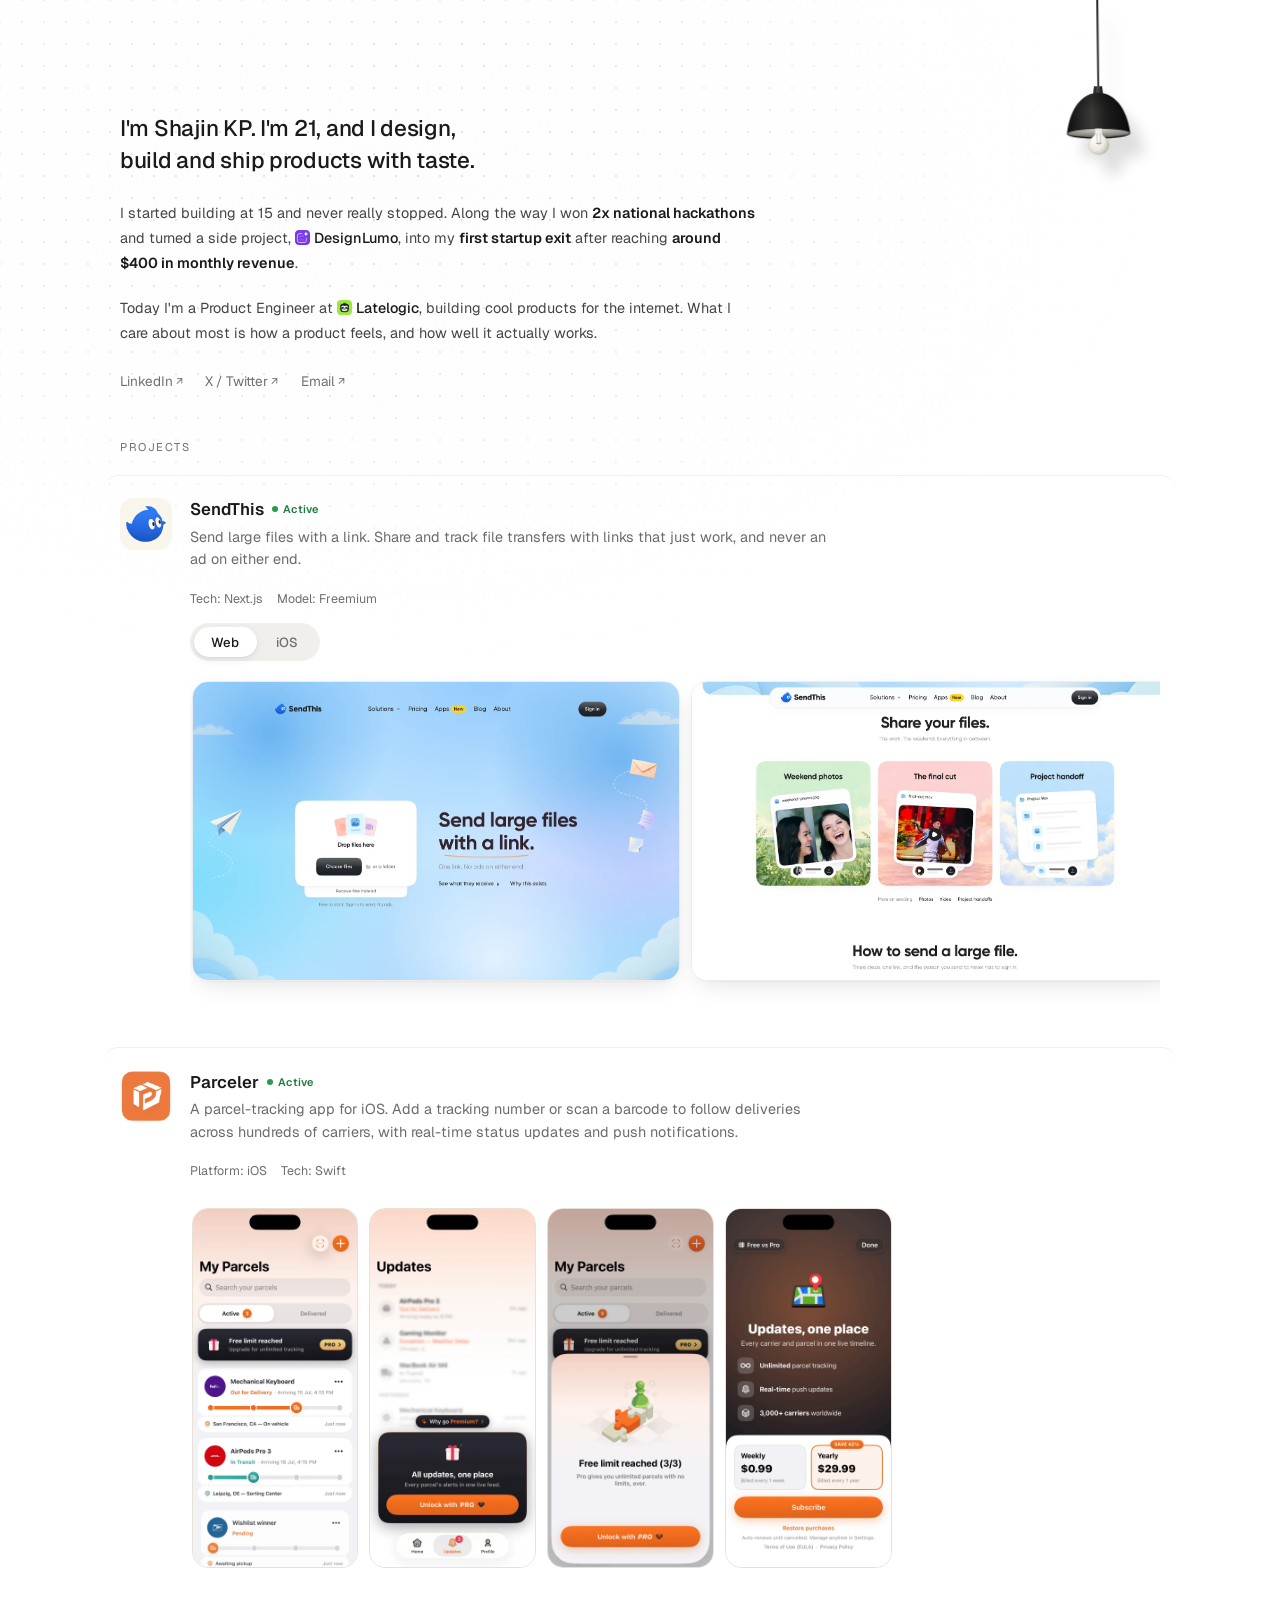
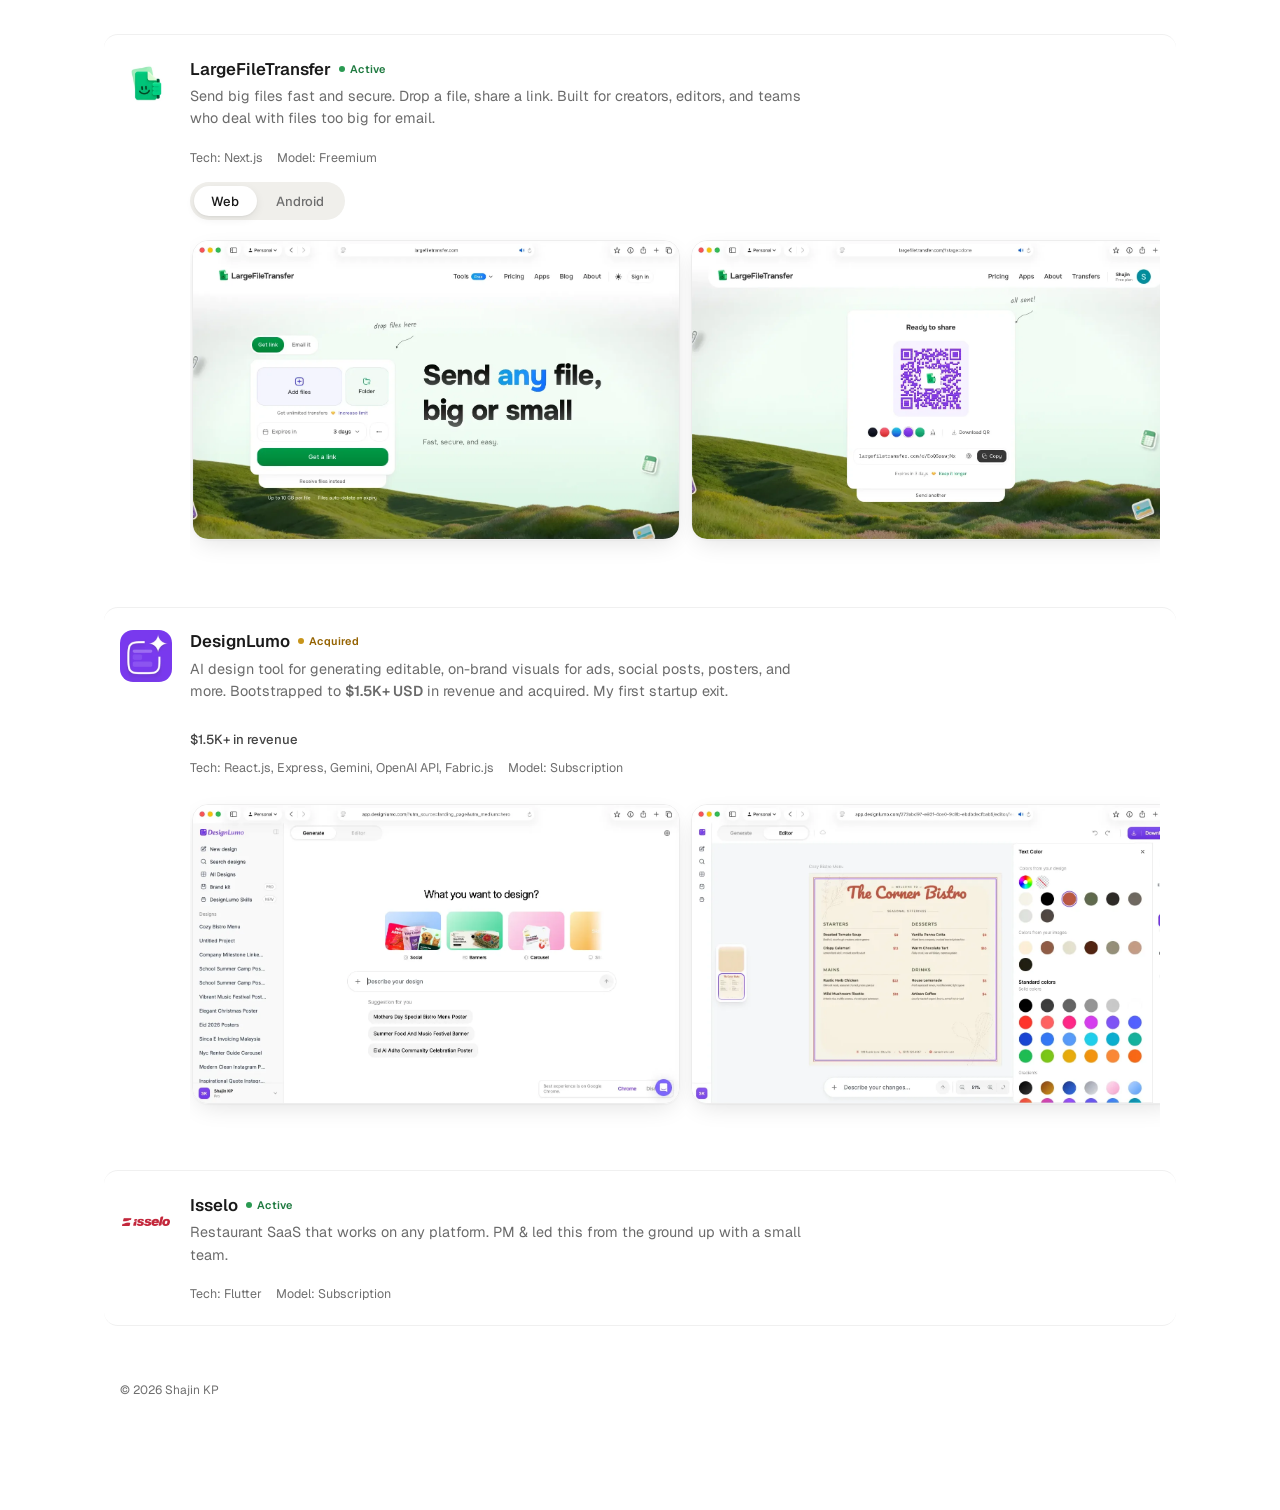
==== index.html @ fffa3cd5 "Add SendThis iOS sign-in and inbox screenshots Put the sign-in and inbox screens first in the iOS ta" ====
<!DOCTYPE html>
<html lang="en">

<head>
    <meta charset="UTF-8" />
    <meta name="viewport" content="width=device-width, initial-scale=1.0" />
    <title>Shajin KP — Product Engineer & Builder</title>

    <!-- SEO -->
    <meta name="description"
        content="Shajin KP — 20-year-old Product Engineer from Kerala building for the internet around AI. 2x national hackathon winner and founder of DesignLumo (acquired)." />
    <meta name="author" content="Shajin KP" />
    <link rel="canonical" href="https://shajinkp.com/" />
    <meta name="theme-color" content="#ffffff" />
    <!-- Apply the saved (or system) theme before first paint so dark mode never flashes. -->
    <script>
        (function () {
            var t;
            try { t = localStorage.getItem('theme'); } catch (e) { }
            if (t !== 'dark' && t !== 'light') {
                t = window.matchMedia && matchMedia('(prefers-color-scheme: dark)').matches ? 'dark' : 'light';
            }
            document.documentElement.setAttribute('data-theme', t);
        })();
    </script>

    <!-- Open Graph -->
    <meta property="og:type" content="website" />
    <meta property="og:site_name" content="Shajin KP" />
    <meta property="og:title" content="Shajin KP — Product Engineer & Builder" />
    <meta property="og:description"
        content="20-year-old Product Engineer from Kerala building for the internet around AI. 2x national hackathon winner and founder of DesignLumo (acquired)." />
    <meta property="og:url" content="https://shajinkp.com/" />
    <meta property="og:image" content="https://shajinkp.com/og-image.png" />
    <meta property="og:image:width" content="1200" />
    <meta property="og:image:height" content="630" />

    <!-- Twitter / X -->
    <meta name="twitter:card" content="summary_large_image" />
    <meta name="twitter:title" content="Shajin KP — Product Engineer & Builder" />
    <meta name="twitter:description"
        content="20-year-old Product Engineer from Kerala building for the internet around AI. 2x national hackathon winner and founder of DesignLumo (acquired)." />
    <meta name="twitter:image" content="https://shajinkp.com/og-image.png" />
    <meta name="twitter:creator" content="@shajin_shas" />

    <!-- Structured data: Person + owned projects (helps rich results / knowledge graph).
         When you add a project below, add a matching entry to the ItemList here. -->
    <script type="application/ld+json">
    {
        "@context": "https://schema.org",
        "@graph": [
            {
                "@type": "Person",
                "@id": "https://shajinkp.com/#person",
                "name": "Shajin KP",
                "url": "https://shajinkp.com/",
                "jobTitle": "Product Engineer",
                "nationality": "Indian",
                "homeLocation": {
                    "@type": "Place",
                    "name": "Kerala, India"
                },
                "worksFor": {
                    "@type": "Organization",
                    "name": "Latelogic",
                    "url": "https://latelogic.com"
                },
                "sameAs": [
                    "https://www.linkedin.com/in/shajin-kp/",
                    "https://twitter.com/shajin_shas"
                ],
                "description": "20-year-old Product Engineer from Kerala building for the internet around AI. 2x national hackathon winner and founder of DesignLumo (acquired)."
            },
            {
                "@type": "ItemList",
                "name": "Projects by Shajin KP",
                "itemListElement": [
                    {
                        "@type": "ListItem",
                        "position": 1,
                        "item": {
                            "@type": "SoftwareApplication",
                            "name": "SendThis",
                            "url": "https://sendthis.com",
                            "applicationCategory": "WebApplication",
                            "operatingSystem": "Web, iOS",
                            "description": "Send large files with a link. Share and track file transfers with links that just work, and never an ad on either end.",
                            "screenshot": [
                                "https://shajinkp.com/project_images/sendthis/sendthis-1.webp",
                                "https://shajinkp.com/project_images/sendthis/sendthis-2.webp",
                                "https://shajinkp.com/project_images/sendthis/sendthis-3.webp",
                                "https://shajinkp.com/project_images/sendthis/sendthis-4.webp",
                                "https://shajinkp.com/project_images/sendthis/sendthis-5.webp",
                                "https://shajinkp.com/project_images/sendthis/sendthis-6.webp",
                                "https://shajinkp.com/project_images/sendthis/sendthis-ios-1.webp",
                                "https://shajinkp.com/project_images/sendthis/sendthis-ios-2.webp",
                                "https://shajinkp.com/project_images/sendthis/sendthis-ios-3.webp",
                                "https://shajinkp.com/project_images/sendthis/sendthis-ios-4.webp",
                                "https://shajinkp.com/project_images/sendthis/sendthis-ios-5.webp",
                                "https://shajinkp.com/project_images/sendthis/sendthis-ios-6.webp"
                            ],
                            "author": { "@id": "https://shajinkp.com/#person" }
                        }
                    },
                    {
                        "@type": "ListItem",
                        "position": 2,
                        "item": {
                            "@type": "SoftwareApplication",
                            "name": "Parceler",
                            "url": "https://parceler.com",
                            "downloadUrl": "https://apps.apple.com/us/app/parceler-parcel-tracking-app/id6772164367",
                            "applicationCategory": "UtilitiesApplication",
                            "operatingSystem": "iOS",
                            "description": "A parcel-tracking app for iOS. Add a tracking number or scan a barcode to follow deliveries across hundreds of carriers, with real-time status updates and push notifications.",
                            "screenshot": [
                                "https://shajinkp.com/project_images/parceler/parceler-home-full.webp",
                                "https://shajinkp.com/project_images/parceler/parceler-home.webp",
                                "https://shajinkp.com/project_images/parceler/parceler-free-limit.webp",
                                "https://shajinkp.com/project_images/parceler/parceler-pro.webp"
                            ],
                            "author": { "@id": "https://shajinkp.com/#person" }
                        }
                    },
                    {
                        "@type": "ListItem",
                        "position": 3,
                        "item": {
                            "@type": "SoftwareApplication",
                            "name": "LargeFileTransfer",
                            "url": "https://largefiletransfer.com",
                            "applicationCategory": "WebApplication",
                            "description": "Send big files fast and secure. Drop a file, share a link. Built for creators, editors, and teams who deal with files too big for email.",
                            "screenshot": [
                                "https://shajinkp.com/project_images/large_file_transfer/lft-1.webp",
                                "https://shajinkp.com/project_images/large_file_transfer/lft-5.webp",
                                "https://shajinkp.com/project_images/large_file_transfer/lft-8.webp",
                                "https://shajinkp.com/project_images/large_file_transfer/lft-9.webp",
                                "https://shajinkp.com/project_images/large_file_transfer/lft-10.webp",
                                "https://shajinkp.com/project_images/large_file_transfer/lft-mobile-1.webp",
                                "https://shajinkp.com/project_images/large_file_transfer/lft-mobile-2.webp",
                                "https://shajinkp.com/project_images/large_file_transfer/lft-mobile-3.webp",
                                "https://shajinkp.com/project_images/large_file_transfer/lft-mobile-4.webp",
                                "https://shajinkp.com/project_images/large_file_transfer/lft-mobile-5.webp"
                            ],
                            "author": { "@id": "https://shajinkp.com/#person" }
                        }
                    },
                    {
                        "@type": "ListItem",
                        "position": 4,
                        "item": {
                            "@type": "SoftwareApplication",
                            "name": "DesignLumo",
                            "url": "https://designlumo.com",
                            "applicationCategory": "DesignApplication",
                            "description": "AI design tool for generating editable, on-brand visuals for ads, social posts, posters, and more. Bootstrapped to $1.5K+ USD in revenue and acquired.",
                            "screenshot": [
                                "https://shajinkp.com/project_images/designlumo/designlumo-1.webp",
                                "https://shajinkp.com/project_images/designlumo/designlumo-5.webp",
                                "https://shajinkp.com/project_images/designlumo/designlumo-13.webp",
                                "https://shajinkp.com/project_images/designlumo/designlumo-12.webp",
                                "https://shajinkp.com/project_images/designlumo/designlumo-2.webp",
                                "https://shajinkp.com/project_images/designlumo/designlumo-3.webp",
                                "https://shajinkp.com/project_images/designlumo/designlumo-4.webp",
                                "https://shajinkp.com/project_images/designlumo/designlumo-6.webp",
                                "https://shajinkp.com/project_images/designlumo/designlumo-7.webp",
                                "https://shajinkp.com/project_images/designlumo/designlumo-10.webp",
                                "https://shajinkp.com/project_images/designlumo/designlumo-11.webp",
                                "https://shajinkp.com/project_images/designlumo/designlumo-14.webp",
                                "https://shajinkp.com/project_images/designlumo/designlumo-15.webp"
                            ],
                            "author": { "@id": "https://shajinkp.com/#person" }
                        }
                    },
                    {
                        "@type": "ListItem",
                        "position": 5,
                        "item": {
                            "@type": "SoftwareApplication",
                            "name": "Isselo",
                            "url": "https://isselo.com",
                            "applicationCategory": "BusinessApplication",
                            "description": "Restaurant SaaS that works on any platform. Built and led from the ground up with a small team.",
                            "author": { "@id": "https://shajinkp.com/#person" }
                        }
                    }
                ]
            }
        ]
    }
    </script>

    <!-- Favicon: a tiny pendant lamp, unlit in light mode and glowing in dark mode.
         PNG first for browsers without SVG favicons; script below swaps both with the theme. -->
    <link rel="icon" type="image/png" sizes="32x32" href="favicon-light-32.png" id="favicon-png" />
    <link rel="icon" type="image/svg+xml" href="favicon-light.svg" id="favicon-svg" />
    <link rel="apple-touch-icon" href="apple-touch-icon.png" />
    <script>
        if (document.documentElement.getAttribute('data-theme') === 'dark') {
            document.getElementById('favicon-png').href = 'favicon-dark-32.png';
            document.getElementById('favicon-svg').href = 'favicon-dark.svg';
        }
    </script>

    <link rel="preconnect" href="https://fonts.googleapis.com" />
    <link rel="preconnect" href="https://fonts.gstatic.com" crossorigin />
    <link
        href="https://fonts.googleapis.com/css2?family=Geist:wght@300;400;500;600&display=swap"
        rel="stylesheet" />
    <style>
        *,
        *::before,
        *::after {
            box-sizing: border-box;
            margin: 0;
            padding: 0;
        }

        :root {
            color-scheme: light;
            --pad-top: clamp(4.5rem, 9vw, 7rem);
            --bg: #ffffff;
            --text: #1a1a1a;
            --text-2: #444;
            --text-3: #6b6b6b;
            --muted: #6f6f6f;
            --line: #f0f0f0;
            --icon-bg: #f4f4f4;
            --link: #2563eb;
            --shot-line: #e7e2d6;
            --shot-bg: #fff;
            --shot-edge: rgba(0, 0, 0, .07);
            --shot-shadow: 0 1px 2px rgba(0, 0, 0, .04), 0 8px 24px -6px rgba(0, 0, 0, .12);
            --track: #f0efeb;
            --pill: #ffffff;
            --pill-shadow: 0 1px 2px rgba(0, 0, 0, .05), 0 3px 10px rgba(0, 0, 0, .07);
            --ok: #2a9a52;
            --ok-text: #1f7a40;
            --sold: #c8951a;
            --sold-text: #946200;
        }

        /* Lamp on: a warm, low-light room. */
        :root[data-theme="dark"] {
            color-scheme: dark;
            --bg: #11100e;
            --text: #eee9e1;
            --text-2: #bdb6aa;
            --text-3: #a39c91;
            --muted: #8c857a;
            --line: #23211d;
            --icon-bg: #1f1d1a;
            --link: #8fb4ff;
            --shot-line: rgba(255, 255, 255, .08);
            --shot-bg: #1a1916;
            --shot-edge: rgba(255, 255, 255, .08);
            --shot-shadow: 0 1px 2px rgba(0, 0, 0, .3), 0 10px 28px -6px rgba(0, 0, 0, .6);
            --track: #1f1d1a;
            --pill: #34312c;
            --pill-shadow: 0 1px 2px rgba(0, 0, 0, .4);
            --ok: #3fbf6e;
            --ok-text: #6fd497;
            --sold: #e0ad3a;
            --sold-text: #e8c06a;
        }

        /* Briefly animate every color during a theme switch. */
        html.theme-anim *,
        html.theme-anim *::before,
        html.theme-anim *::after {
            transition: background-color .4s ease, color .4s ease, border-color .4s ease, box-shadow .4s ease !important;
        }

        :root {
            --accent: #ff6b4a;
            /* violet — gentle wave */
            --wave-1: url("data:image/svg+xml,%3Csvg xmlns='http://www.w3.org/2000/svg' width='13' height='5' viewBox='0 0 13 5'%3E%3Cpath d='M0 3 Q3.25 0.4 6.5 3 T13 3' fill='none' stroke='%237c5cff' stroke-width='1.5' stroke-linecap='round'/%3E%3C/svg%3E");
            /* teal/blue — tighter wave */
            --wave-2: url("data:image/svg+xml,%3Csvg xmlns='http://www.w3.org/2000/svg' width='10' height='6' viewBox='0 0 10 6'%3E%3Cpath d='M0 3 Q2.5 -0.2 5 3 T10 3' fill='none' stroke='%232ba7a0' stroke-width='1.6' stroke-linecap='round'/%3E%3C/svg%3E");
        }

        body {
            font-family: 'Geist', sans-serif;
            background-color: var(--bg);
            color: var(--text);
            min-height: 100vh;
            display: flex;
            align-items: flex-start;
            justify-content: center;
            padding: var(--pad-top) var(--side-pad);
            position: relative;
        }

        .wrap {
            max-width: 1040px;
            width: 100%;
            position: relative;
        }

        /* Keep prose at a readable measure even though the page is wide. */
        .wrap>p {
            max-width: 640px;
        }

        p {
            font-size: .9rem;
            line-height: 1.75;
            color: var(--text);
            margin-bottom: 1.2rem;
            opacity: 0;
            animation: rise .5s ease forwards;
        }

        p:nth-child(2) {
            animation-delay: .15s;
        }

        p:nth-child(3) {
            animation-delay: .2s;
        }

        p:nth-child(4) {
            animation-delay: .25s;
        }

        p:nth-child(5) {
            animation-delay: .3s;
        }

        p:nth-child(6) {
            animation-delay: .35s;
        }

        p:nth-child(7) {
            animation-delay: .4s;
        }

        p:nth-child(8) {
            animation-delay: .45s;
        }

        p strong {
            font-weight: 600;
        }

        p a {
            color: var(--text);
            font-weight: 500;
            text-decoration: underline;
            text-underline-offset: 3px;
            text-decoration-thickness: 1px;
            transition: opacity .15s;
        }

        p a:hover {
            opacity: .55;
        }

        /* One-line intro: the thing to read first. */
        .lede {
            font-size: clamp(1.15rem, 2.4vw, 1.4rem);
            line-height: 1.45;
            font-weight: 500;
            letter-spacing: -.012em;
            text-wrap: balance;
            margin-bottom: 1.5rem;
        }

        /* Supporting prose sits a step quieter than the lede. */
        .wrap>p:not(.lede) {
            color: var(--text-2);
        }

        .wrap>p strong {
            color: var(--text);
        }

        /* Contact row: quiet links instead of a sentence. */
        .links {
            display: flex;
            flex-wrap: wrap;
            gap: .4rem 1.4rem;
            margin-top: 1.6rem;
            font-size: .85rem;
            opacity: 0;
            animation: rise .5s .3s ease forwards;
        }

        .links a {
            color: var(--muted);
            text-decoration: none;
            transition: color .15s;
        }

        .links a::after {
            content: " \2197";
            font-size: .8em;
        }

        .links a:hover {
            color: var(--text);
        }

        .links a.copied {
            color: var(--text);
        }

        .links a.copied::after {
            content: " \2713";
        }

        /* inline brand mention (logo + name). Plain inline (not flex) so the
           name stays on the text baseline instead of riding above it. */
        .brand {
            display: inline;
            font-weight: 500;
            white-space: nowrap;
            text-decoration: none;
            color: var(--text);
            /* wavy underline — commented out for now
            background-image: var(--wave-1);
            background-repeat: repeat-x;
            background-position: 0 100%;
            background-size: 13px 5px;
            padding-bottom: 4px;
            */
            transition: opacity .15s;
        }

        .brand:hover {
            opacity: .55;
        }

        /* per-link wave variants */
        /* .wave-2 {
            background-image: var(--wave-2) !important;
            background-size: 10px 6px !important;
        } */

        .brand img {
            width: 1.05em;
            height: 1.05em;
            border-radius: 4px;
            object-fit: cover;
            display: inline-block;
            vertical-align: -.15em;
            margin-right: .3em;
        }

        footer {
            margin-top: 3.5rem;
            font-size: .75rem;
            color: var(--muted);
            opacity: 0;
            animation: rise .5s .55s ease forwards;
        }

        /* ── hero texture: a soft dot grid with a whisper of grain, fading out
           before the projects so the rest of the page stays clean ── */
        :root {
            --dot: rgba(26, 26, 26, .13);
            --grain-opacity: .05;
            --grain-blend: multiply;
        }

        :root[data-theme="dark"] {
            --dot: rgba(255, 244, 225, .085);
            --grain-opacity: .06;
            --grain-blend: screen;
        }

        .hero-bg {
            position: absolute;
            inset: 0 0 auto 0;
            height: min(900px, 115vh);
            pointer-events: none;
            z-index: 0;
            overflow: hidden;
        }

        .hero-bg::before,
        .hero-bg::after {
            content: "";
            position: absolute;
            inset: 0;
            /* strongest behind the intro, dissolving toward the edges and bottom */
            -webkit-mask-image: radial-gradient(ellipse 75% 65% at 30% 22%, #000 0%, rgba(0, 0, 0, .55) 45%, transparent 78%);
            mask-image: radial-gradient(ellipse 75% 65% at 30% 22%, #000 0%, rgba(0, 0, 0, .55) 45%, transparent 78%);
        }

        .hero-bg::before {
            background-image: radial-gradient(circle at center, var(--dot) 1px, transparent 1.3px);
            background-size: 22px 22px;
            background-position: 11px 11px;
            transition: opacity .4s ease;
        }

        .hero-bg::after {
            background-image: url("data:image/svg+xml,%3Csvg xmlns='http://www.w3.org/2000/svg' width='180' height='180'%3E%3Cfilter id='n'%3E%3CfeTurbulence type='fractalNoise' baseFrequency='.85' numOctaves='2' stitchTiles='stitch'/%3E%3CfeColorMatrix values='0 0 0 0 .5  0 0 0 0 .5  0 0 0 0 .5  0 0 0 1 0'/%3E%3C/filter%3E%3Crect width='100%25' height='100%25' filter='url(%23n)'/%3E%3C/svg%3E");
            background-size: 180px 180px;
            opacity: var(--grain-opacity);
            mix-blend-mode: var(--grain-blend);
        }

        /* ── pendant lamp (theme switch) ── */
        :root {
            --side-pad: clamp(1.5rem, 8vw, 6rem);
            --lamp-w: 78px;
            --lamp-right: 1.5rem;
            --cord: calc(var(--pad-top) - 1.5rem);
            /* bulb centre, measured from the top of the lamp body (viewBox 96 units) */
            --bulb-y: calc(var(--cord) + var(--lamp-w) * .75);
        }

        @media (max-width: 520px) {
            :root {
                --lamp-w: 52px;
                --cord: 1.3rem;
                --lamp-right: 0rem;
            }
        }

        .lamp {
            position: absolute;
            top: calc(-1 * var(--pad-top));
            right: var(--lamp-right);
            z-index: 6;
            width: var(--lamp-w);
            height: calc(var(--cord) + var(--lamp-w) * .9);
            padding: 0;
            border: 0;
            background: none;
            cursor: pointer;
            -webkit-tap-highlight-color: transparent;
        }

        .lamp:focus-visible {
            outline: none;
        }

        .lamp:focus-visible .lamp-body {
            outline: 2px solid var(--link);
            outline-offset: 4px;
            border-radius: 12px;
        }

        .lamp-sway,
        .lamp-swing {
            position: absolute;
            inset: 0;
            transform-origin: 50% 0;
        }

        /* barely-there drift, like air moving in the room; in the dark it also
           leans toward the cursor (--lamp-lean is set from script) */
        .lamp-sway {
            animation: lampIdle 8s ease-in-out infinite;
            rotate: var(--lamp-lean, 0deg);
        }

        /* the shadow the lamp and cord cast on the page while the room is lit */
        .lamp-swing {
            filter: drop-shadow(14px 20px 7px rgba(0, 0, 0, .13));
            transition: filter .4s ease;
        }

        :root[data-theme="dark"] .lamp-swing {
            filter: drop-shadow(0 0 0 rgba(0, 0, 0, 0));
        }

        /* swing angle comes from the physics in script */
        .lamp-swing {
            transform: rotate(var(--lamp-angle, 0deg));
        }

        .lamp-cord {
            position: absolute;
            top: 0;
            left: 50%;
            width: 1.5px;
            height: calc(var(--cord) + 1px);
            transform: translateX(-50%) scaleY(var(--cord-scale, 1));
            transform-origin: 50% 0;
            background: linear-gradient(#262626, #3c3c3c);
        }

        .lamp-body {
            position: absolute;
            top: var(--cord);
            translate: 0 var(--lamp-bob, 0px);
            left: 0;
            width: var(--lamp-w);
            height: auto;
            display: block;
            overflow: visible;
        }

        /* switching off: the filament fades out with a short afterglow */
        .lamp-lit,
        .lamp-glow {
            opacity: 0;
            transition: opacity .32s ease-in;
        }

        /* switching on: a quick, slightly soft warm-up */
        :root[data-theme="dark"] .lamp-lit,
        :root[data-theme="dark"] .lamp-glow {
            opacity: 1;
            transition: opacity .14s cubic-bezier(.2, .8, .3, 1);
        }

        /* small halo around the bulb, behind the shade */
        .lamp-glow {
            position: absolute;
            left: 50%;
            top: var(--bulb-y);
            translate: 0 var(--lamp-bob, 0px);
            width: calc(var(--lamp-w) * 1.9);
            aspect-ratio: 1;
            transform: translate(-50%, -50%);
            border-radius: 50%;
            background: radial-gradient(circle, rgba(255, 226, 160, .55) 0%, rgba(255, 205, 120, .2) 30%, rgba(255, 190, 100, .06) 52%, rgba(255, 185, 95, 0) 70%);
            pointer-events: none;
        }

        :root[data-theme="dark"] .lamp-cord {
            background: linear-gradient(#34302b, #4e4942);
        }

        /* the room: a full-width layer, clipped so the light never widens the page */
        .lamp-room {
            position: absolute;
            inset: 0 0 auto 0;
            height: 1500px;
            overflow: hidden;
            pointer-events: none;
            z-index: 6;
            mix-blend-mode: screen;
        }

        /* zero-size pivots sitting on the bulb; they rotate about the top of
           the cord so the light moves with the lamp */
        .beam-sway,
        .beam-swing {
            position: absolute;
            width: 0;
            height: 0;
            transform-origin: 0 calc(-1 * var(--bulb-y));
        }

        .beam-sway {
            /* x of the lamp's centre: wrap centre + half the wrap - right offset - half the lamp */
            left: calc(50% + min(1040px, 100% - 2 * var(--side-pad)) / 2 - var(--lamp-right) - var(--lamp-w) / 2);
            top: var(--bulb-y);
            animation: lampIdle 8s ease-in-out infinite;
            rotate: var(--lamp-lean, 0deg);
        }

        .beam-swing {
            left: 0;
            top: 0;
        }

        .beam-swing {
            transform: rotate(var(--lamp-angle, 0deg));
            translate: 0 var(--lamp-bob, 0px);
        }

        /* Light falling off with distance, brightest just under the bulb.
           The shade blocks most light upward, so the top half is masked down. */
        .lamp-pool {
            position: absolute;
            left: 0;
            top: 0;
            width: 2000px;
            height: 1700px;
            translate: -50% -30%;
            background: radial-gradient(ellipse 760px 700px at 50% 30%,
                    rgba(255, 208, 135, .24) 0%,
                    rgba(255, 200, 125, .15) 5%,
                    rgba(255, 194, 115, .09) 13%,
                    rgba(255, 188, 105, .05) 25%,
                    rgba(255, 184, 100, .026) 40%,
                    rgba(255, 182, 96, .012) 58%,
                    rgba(255, 180, 92, .004) 78%,
                    rgba(255, 180, 90, 0) 100%);
            -webkit-mask-image: linear-gradient(to bottom, rgba(0, 0, 0, .22) 0%, rgba(0, 0, 0, .3) 22%, #000 36%);
            mask-image: linear-gradient(to bottom, rgba(0, 0, 0, .22) 0%, rgba(0, 0, 0, .3) 22%, #000 36%);
            opacity: 0;
            transition: opacity .35s ease-in;
        }

        :root[data-theme="dark"] .lamp-pool {
            opacity: 1;
            transition: opacity .22s cubic-bezier(.2, .8, .3, 1);
        }

        /* keep the lamp's own fades during the page-wide colour transition */
        html.theme-anim .lamp-lit,
        html.theme-anim .lamp-glow,
        html.theme-anim .lamp-pool,
        html.theme-anim .lamp-swing {
            transition: opacity .32s ease-in, filter .4s ease !important;
        }

        html.theme-anim[data-theme="dark"] .lamp-lit,
        html.theme-anim[data-theme="dark"] .lamp-glow,
        html.theme-anim[data-theme="dark"] .lamp-pool,
        html.theme-anim[data-theme="dark"] .lamp-swing {
            transition: opacity .16s cubic-bezier(.2, .8, .3, 1), filter .3s ease !important;
        }

        /* cursor-following hint: a tiny pill, only for fine pointers that can hover */
        .follow-tip {
            position: fixed;
            left: 0;
            top: 0;
            z-index: 30;
            display: none;
            padding: .34rem .62rem .38rem;
            text-align: center;
            border-radius: 999px;
            background: #1a1a1a;
            color: #fff;
            font-size: .72rem;
            font-weight: 500;
            letter-spacing: .01em;
            line-height: 1;
            white-space: nowrap;
            pointer-events: none;
            opacity: 0;
            scale: .6;
            rotate: -6deg;
            transform-origin: 0 0;
            overflow: hidden;
            box-sizing: border-box;
            transition: opacity .14s ease, scale .32s cubic-bezier(.3, 1.6, .5, 1), rotate .32s cubic-bezier(.3, 1.6, .5, 1),
                width .38s cubic-bezier(.3, 1.25, .5, 1), background-color .3s ease, color .3s ease;
            will-change: transform;
        }

        /* keep the pill's own motion during the page-wide theme transition */
        html.theme-anim .follow-tip {
            transition: opacity .14s ease, scale .32s cubic-bezier(.3, 1.6, .5, 1), rotate .32s cubic-bezier(.3, 1.6, .5, 1),
                width .38s cubic-bezier(.3, 1.25, .5, 1), background-color .3s ease, color .3s ease !important;
        }

        .follow-tip-text {
            display: inline-block;
        }

        /* icon-only pill: compact and round */
        .follow-tip.icon-only {
            padding: .36rem .5rem;
        }

        .tip-icon {
            display: block;
            width: 22px;
            height: 12px;
            fill: none;
            stroke: currentColor;
            stroke-width: 1.7;
            stroke-linecap: round;
            stroke-linejoin: round;
        }

        /* the chevrons breathe outward, hinting at sideways motion */
        .tip-drag path:first-child {
            animation: tipNudgeL 1.4s ease-in-out infinite;
        }

        .tip-drag path:last-child {
            animation: tipNudgeR 1.4s ease-in-out infinite;
        }

        @keyframes tipNudgeL {

            0%,
            100% {
                transform: translateX(0);
            }

            50% {
                transform: translateX(-1.6px);
            }
        }

        @keyframes tipNudgeR {

            0%,
            100% {
                transform: translateX(0);
            }

            50% {
                transform: translateX(1.6px);
            }
        }

        /* keyboard hint inside the pill */
        .follow-tip kbd {
            display: inline-block;
            min-width: 1.35em;
            margin-left: .45rem;
            padding: .16rem .3rem .14rem;
            border: 1px solid rgba(255, 255, 255, .22);
            border-radius: 5px;
            background: rgba(255, 255, 255, .1);
            box-shadow: inset 0 -1px 0 rgba(255, 255, 255, .14);
            font: inherit;
            font-size: .62rem;
            font-weight: 600;
            line-height: 1;
            text-align: center;
            vertical-align: 1px;
        }

        :root[data-theme="dark"] .follow-tip kbd {
            border-color: rgba(0, 0, 0, .16);
            background: rgba(0, 0, 0, .05);
            box-shadow: inset 0 -1px 0 rgba(0, 0, 0, .12);
        }

        /* new text settles in while the pill reshapes around it */
        .follow-tip-text.swap {
            animation: tipSwap .32s cubic-bezier(.2, .8, .3, 1);
        }

        @keyframes tipSwap {
            from {
                opacity: 0;
                filter: blur(4px);
                transform: translateY(3px);
            }

            to {
                opacity: 1;
                filter: blur(0);
                transform: translateY(0);
            }
        }

        @media (hover: hover) and (pointer: fine) {
            .follow-tip {
                display: block;
            }
        }

        .follow-tip.show {
            opacity: 1;
            scale: 1;
            rotate: 0deg;
        }

        :root[data-theme="dark"] .follow-tip {
            background: #fbf3e2;
            color: #1a1a1a;
        }

        @keyframes lampIdle {

            0%,
            100% {
                transform: rotate(-.5deg);
            }

            50% {
                transform: rotate(.5deg);
            }
        }

        /* ── projects ── */
        .projects {
            margin-top: 3rem;
            opacity: 0;
            animation: rise .5s .5s ease forwards;
            position: relative;
        }

        .projects-label {
            font-size: .7rem;
            letter-spacing: .14em;
            text-transform: uppercase;
            color: var(--muted);
            margin-bottom: 1.1rem;
        }

        .project-item {
            position: relative;
            display: flex;
            align-items: flex-start;
            gap: 1.1rem;
            padding: 1.4rem 1rem;
            margin: 0 -1rem;
            border-radius: 14px;
            border-top: 1px solid var(--line);
            margin-bottom: .5rem;
            transition: background 0s ease;
        }



        .project-item:last-of-type {
            border-bottom: 1px solid var(--line);
        }

        .project-icon {
            width: 52px;
            height: 52px;
            border-radius: 13px;
            background: var(--icon-bg);
            display: flex;
            align-items: center;
            justify-content: center;
            flex-shrink: 0;
            font-size: 1.6rem;
            line-height: 1;
            overflow: hidden;
            text-decoration: none;
            transition: transform .15s ease, box-shadow .15s ease;
        }

        a.project-icon {
            cursor: pointer;
        }

        a.project-icon:hover {
            transform: translateY(-2px);
            box-shadow: 0 6px 16px rgba(0, 0, 0, .12);
        }

        /* glossy app icon: script tilts it toward the cursor and moves a glare
           (under the cursor, or from the lamp's side in the dark) */
        .project-icon {
            position: relative;
        }

        .project-icon::after {
            content: "";
            position: absolute;
            inset: 0;
            border-radius: inherit;
            pointer-events: none;
            /* glare toward the light, soft falloff into shade on the far side */
            background:
                radial-gradient(circle at var(--gx, 50%) var(--gy, 0%), rgba(255, 255, 255, var(--ga, 0)) 0%, rgba(255, 255, 255, calc(var(--ga, 0) * .35)) 28%, rgba(255, 255, 255, 0) 62%),
                linear-gradient(var(--gdir, 180deg), rgba(0, 0, 0, 0) 35%, rgba(0, 0, 0, var(--gs, 0)) 100%);
            transition: opacity .3s ease;
            opacity: 0;
        }

        .project-icon.tilting {
            transition: transform .12s ease-out, box-shadow .12s ease-out;
        }

        .project-icon.tilting::after {
            opacity: 1;
        }

        .project-icon.settle {
            transition: transform .6s cubic-bezier(.3, 1.5, .5, 1), box-shadow .6s ease;
        }

        .project-icon img {
            width: 100%;
            height: 100%;
            object-fit: cover;
            display: block;
        }

        .project-info {
            flex: 1;
            min-width: 0;
        }

        .project-name-row {
            display: flex;
            align-items: center;
            flex-wrap: wrap;
            gap: .5rem;
        }

        .project-name {
            font-size: 1.05rem;
            font-weight: 600;
            color: var(--text);
            text-decoration: none;
            text-underline-offset: 3px;
            text-decoration-thickness: 1px;
            display: inline;
        }

        a.project-name {
            transition: color .15s ease;
        }

        /* Hovering anywhere on the card cues the link (no background flash). */
        .project-item:hover .project-name {
            color: var(--link);
            text-decoration: underline;
        }

        .project-sub {
            font-size: .9rem;
            color: var(--text-3);
            margin-top: .35rem;
            line-height: 1.55;
            max-width: 640px;
        }

        .revenue-tag {
            display: inline-block;
            margin-top: .6rem;
            font-size: .82rem;
            font-weight: 500;
            color: var(--text-2);
        }

        .project-meta {
            display: flex;
            flex-wrap: wrap;
            gap: .3rem .9rem;
            margin-top: .6rem;
        }

        .project-shots {
            display: flex;
            align-items: center;
            gap: .7rem;
            margin-top: .5rem;
            overflow-x: auto;
            padding: 20px 2px 36px;
            -webkit-overflow-scrolling: touch;
            scrollbar-width: none;
        }

        .project-shots::-webkit-scrollbar {
            display: none;
        }

        .project-shots img {
            height: 360px;
            width: auto;
            flex-shrink: 0;
            border-radius: 16px;
            border: 1px solid var(--shot-line);
            background: var(--shot-bg);
            display: block;
            position: relative;
            z-index: 1;
        }

        .project-shots img:last-child {
            margin-right: auto;
        }

        /* On small screens, let the screenshots start under the logo (the
           card's left edge) instead of under the text, so they get more
           room. Offset = icon width (52px) + the card's flex gap (1.1rem). */
        @media (max-width: 640px) {
            .project-shots {
                margin-left: calc(-52px - 1.1rem);
            }

            .project-gallery .project-shots {
                margin-left: calc(-52px - 1.1rem);
            }
        }

        .project-shots img {
            cursor: zoom-in;
        }

        /* with a mouse, the strips can be dragged sideways */
        @media (hover: hover) and (pointer: fine) {

            .project-shots,
            .project-shots img {
                cursor: grab;
            }

            .project-shots img {
                -webkit-user-drag: none;
                user-select: none;
            }

            .project-shots.grabbing,
            .project-shots.grabbing img {
                cursor: grabbing;
            }
        }

        /* Desktop/landscape screenshots are wide, so show them shorter.
           They fill their frame, so drop the white backing plate, but keep
           a muted outline and soft shadow so light pages don't bleed into
           the background. */
        .project-shots.landscape img {
            height: 300px;
            background: transparent;
            border: 1px solid var(--shot-edge);
            box-shadow: var(--shot-shadow);
        }

        /* Segmented control: a soft track with a white pill that slides
           between platforms. Clean and premium, iOS-style. */
        .gallery-tabs {
            position: relative;
            display: inline-flex;
            gap: .15rem;
            padding: .25rem;
            margin-top: 1rem;
            background: var(--track);
            border-radius: 999px;
        }

        /* The sliding pill; JS positions it over the active tab. */
        .gallery-tab-indicator {
            position: absolute;
            top: 0;
            left: 0;
            width: 0;
            height: 0;
            border-radius: 999px;
            background: var(--pill);
            box-shadow: var(--pill-shadow);
            transition: transform .32s cubic-bezier(.34, 1.15, .4, 1), width .32s cubic-bezier(.34, 1.15, .4, 1);
            pointer-events: none;
            z-index: 0;
        }

        .gallery-tab {
            position: relative;
            z-index: 1;
            font: inherit;
            font-size: .82rem;
            font-weight: 500;
            letter-spacing: -0.01em;
            padding: .4rem 1.1rem;
            border-radius: 999px;
            border: none;
            background: transparent;
            color: var(--muted);
            cursor: pointer;
            transition: color .2s ease;
        }

        .gallery-tab:hover {
            color: var(--text);
        }

        .gallery-tab.active {
            color: var(--text);
        }

        @media (prefers-reduced-motion: reduce) {
            .gallery-tab-indicator {
                transition: none;
            }
        }

        /* When JS is on, only the active panel shows; overrides display:flex. */
        .project-shots[hidden] {
            display: none;
        }

        /* Tabbed panels sit right under the tabs. */
        .project-gallery .project-shots {
            margin-top: 0;
        }

        /* A gentle crossfade when switching panels — smooth but not flashy. */
        .project-gallery .project-shots:not([hidden]) {
            animation: galleryFade .25s ease;
        }

        @keyframes galleryFade {
            from {
                opacity: 0;
            }

            to {
                opacity: 1;
            }
        }

        @media (prefers-reduced-motion: reduce) {
            .project-gallery .project-shots:not([hidden]) {
                animation: none;
            }
        }



        /* Image viewer (lightbox) — progressive enhancement, JS-driven. */
        /* The viewer: the backdrop fades on its own layer while the image travels
           from its spot in the gallery to the centre (sizes/offsets set in script). */
        .lightbox {
            position: fixed;
            inset: 0;
            z-index: 1000;
            display: flex;
            align-items: center;
            justify-content: center;
            padding: 4vmin;
            visibility: hidden;
            pointer-events: none;
            cursor: zoom-out;
        }

        .lightbox.open,
        .lightbox.closing {
            visibility: visible;
        }

        .lightbox.open {
            pointer-events: auto;
        }

        .lightbox::before {
            content: "";
            position: absolute;
            inset: 0;
            background: rgba(30, 27, 22, .72);
            backdrop-filter: blur(4px);
            -webkit-backdrop-filter: blur(4px);
            opacity: 0;
            transition: opacity .32s ease;
        }

        .lightbox.open::before {
            opacity: var(--backdrop, 1);
        }

        .lightbox img {
            position: relative;
            display: block;
            max-width: none;
            border-radius: 18px;
            box-shadow: 0 24px 60px rgba(0, 0, 0, .4);
            transform-origin: 50% 50%;
            will-change: transform;
            touch-action: none;
            user-select: none;
            -webkit-user-drag: none;
        }

        .lightbox img.flying {
            transition: transform .46s cubic-bezier(.2, .85, .25, 1), border-radius .46s ease, opacity .3s ease;
        }

        .lightbox-close,
        .lightbox-nav {
            opacity: 0;
            transition: opacity .25s ease, background .15s ease;
        }

        .lightbox.open .lightbox-close,
        .lightbox.open .lightbox-nav {
            opacity: 1;
        }

        .lightbox-close {
            z-index: 1;
            position: absolute;
            top: max(1rem, 3vmin);
            right: max(1rem, 3vmin);
            width: 40px;
            height: 40px;
            border: none;
            border-radius: 50%;
            background: rgba(255, 255, 255, .14);
            color: #fff;
            font-size: 1.4rem;
            line-height: 1;
            cursor: pointer;
            display: flex;
            align-items: center;
            justify-content: center;
        }

        .lightbox-close:hover {
            background: rgba(255, 255, 255, .28);
        }

        .lightbox-nav {
            z-index: 1;
            position: absolute;
            top: 50%;
            transform: translateY(-50%);
            width: 48px;
            height: 48px;
            border: none;
            border-radius: 50%;
            background: rgba(255, 255, 255, .14);
            color: #fff;
            font-size: 1.6rem;
            line-height: 1;
            cursor: pointer;
            display: flex;
            align-items: center;
            justify-content: center;
        }

        .lightbox-nav:hover {
            background: rgba(255, 255, 255, .28);
        }

        .lightbox-nav.prev {
            left: max(1rem, 3vmin);
        }

        .lightbox-nav.next {
            right: max(1rem, 3vmin);
        }

        /* Hidden when the gallery has a single image. */
        .lightbox-nav[hidden] {
            display: none;
        }

        .project-stack {
            font-size: .78rem;
            color: var(--muted);
            margin: 0;
            line-height: 1.4;
        }

        .status {
            display: inline-flex;
            align-items: center;
            gap: .35rem;
            flex-shrink: 0;
        }

        .status-dot {
            width: 6px;
            height: 6px;
            border-radius: 50%;
            flex-shrink: 0;
        }

        .status-text {
            font-size: .68rem;
            font-weight: 600;
            letter-spacing: .02em;
        }

        .status.active .status-dot {
            background: var(--ok);
        }

        .status.active .status-text {
            color: var(--ok-text);
        }

        .status.acquired .status-dot {
            background: var(--sold);
        }

        .status.acquired .status-text {
            color: var(--sold-text);
        }

        @keyframes rise {
            from {
                opacity: 0;
                transform: translateY(8px);
                filter: blur(8px);
            }

            to {
                opacity: 1;
                transform: translateY(0);
                filter: blur(0);
            }
        }

        @media (prefers-reduced-motion: reduce) {

            *,
            *::before,
            *::after {
                animation-duration: .001ms !important;
                animation-delay: 0ms !important;
                animation-iteration-count: 1 !important;
                transition-duration: .001ms !important;
                scroll-behavior: auto !important;
            }
        }
    </style>
</head>

<body>
    <!-- Faint dot grid + grain behind the intro; purely decorative. -->
    <div class="hero-bg" aria-hidden="true"></div>

    <!-- The lamp's pool of light, clipped to the page so it can never cause sideways scroll. -->
    <div class="lamp-room" aria-hidden="true">
        <span class="beam-sway"><span class="beam-swing"><span class="lamp-pool"></span></span></span>
    </div>

    <div class="wrap">

        <!-- Pendant lamp: click to switch light/dark. Pure decoration for crawlers. -->
        <button class="lamp" type="button" aria-pressed="false" aria-label="Turn the lamp on (dark mode)">
            <span class="lamp-sway">
                <span class="lamp-swing">
                    <span class="lamp-cord"></span>
                    <span class="lamp-glow"></span>
                    <svg class="lamp-body" viewBox="0 0 96 96" aria-hidden="true" focusable="false">
                        <defs>
                            <!-- matte black enamel: broad, soft highlight; no hard specular -->
                            <linearGradient id="lampShade" x1="0" x2="1">
                                <stop offset="0" stop-color="#0d0d0d" />
                                <stop offset=".22" stop-color="#262626" />
                                <stop offset=".4" stop-color="#3a3a39" />
                                <stop offset=".62" stop-color="#1d1d1d" />
                                <stop offset="1" stop-color="#090909" />
                            </linearGradient>
                            <linearGradient id="lampShadeTop" x1="0" y1="0" x2="0" y2="1">
                                <stop offset="0" stop-color="#000" stop-opacity=".35" />
                                <stop offset=".45" stop-color="#000" stop-opacity="0" />
                            </linearGradient>
                            <linearGradient id="lampCap" x1="0" x2="1">
                                <stop offset="0" stop-color="#141414" />
                                <stop offset=".45" stop-color="#4a4a48" />
                                <stop offset="1" stop-color="#101010" />
                            </linearGradient>
                            <!-- white enamel interior: shaded when off, lit when on -->
                            <radialGradient id="lampInnerOff" cx=".5" cy=".15" r=".9">
                                <stop offset="0" stop-color="#cfcbc3" />
                                <stop offset=".6" stop-color="#8e8a83" />
                                <stop offset="1" stop-color="#4a4844" />
                            </radialGradient>
                            <radialGradient id="lampInnerOn" cx=".5" cy=".15" r=".9">
                                <stop offset="0" stop-color="#fffaf0" />
                                <stop offset=".45" stop-color="#ffe6ad" />
                                <stop offset="1" stop-color="#d99a45" />
                            </radialGradient>
                            <!-- clear glass -->
                            <radialGradient id="lampGlassOff" cx=".38" cy=".42" r=".7">
                                <stop offset="0" stop-color="#ffffff" />
                                <stop offset=".6" stop-color="#ece8e0" />
                                <stop offset="1" stop-color="#b9b2a5" />
                            </radialGradient>
                            <radialGradient id="lampGlassOn" cx=".5" cy=".62" r=".62">
                                <stop offset="0" stop-color="#ffe9b0" />
                                <stop offset=".5" stop-color="#ffc867" />
                                <stop offset="1" stop-color="#e8912e" />
                            </radialGradient>
                            <filter id="lampFilGlow" x="-50%" y="-50%" width="200%" height="200%">
                                <feGaussianBlur stdDeviation="1.4" result="b" />
                                <feMerge>
                                    <feMergeNode in="b" />
                                    <feMergeNode in="SourceGraphic" />
                                </feMerge>
                            </filter>
                        </defs>

                        <!-- canopy cup where the cord enters -->
                        <path d="M43 0 H53 L54 9 H42 Z" fill="url(#lampCap)" />
                        <!-- shade -->
                        <path d="M48 8 C29 8 13 26 9 58 L87 58 C83 26 67 8 48 8 Z" fill="url(#lampShade)" />
                        <path d="M48 8 C29 8 13 26 9 58 L87 58 C83 26 67 8 48 8 Z" fill="url(#lampShadeTop)" />
                        <!-- interior seen through the opening -->
                        <ellipse cx="48" cy="58" rx="38.5" ry="5.6" fill="url(#lampInnerOff)" />
                        <ellipse class="lamp-lit" cx="48" cy="58" rx="38.5" ry="5.6" fill="url(#lampInnerOn)" />

                        <!-- front lip of the shade; the bulb is drawn after it so it hangs in front -->
                        <path d="M9.5 58 A38.5 5.6 0 0 0 86.5 58" fill="none" stroke="#050505" stroke-width="1.3" />
                        <!-- Edison bulb: neck tucked inside the shade, pear-shaped glass below -->
                        <g class="lamp-bulb">
                            <path d="M43.5 52 H52.5 V58.5 C52.5 61.5 60.5 64.5 60.5 72 C60.5 79 54.8 84 48 84 C41.2 84 35.5 79 35.5 72 C35.5 64.5 43.5 61.5 43.5 58.5 Z"
                                fill="url(#lampGlassOff)" stroke="#000" stroke-opacity=".16" stroke-width=".6" />
                            <path class="lamp-lit"
                                d="M43.5 52 H52.5 V58.5 C52.5 61.5 60.5 64.5 60.5 72 C60.5 79 54.8 84 48 84 C41.2 84 35.5 79 35.5 72 C35.5 64.5 43.5 61.5 43.5 58.5 Z"
                                fill="url(#lampGlassOn)" />
                            <!-- support wires + filament -->
                            <path d="M46 58 V70.5 M50 58 V70.5" stroke="#8d877c" stroke-width=".55" fill="none" />
                            <path d="M45.4 70.5 C46 67.5 46.9 73.5 47.4 70.5 C48 67.5 48.9 73.5 49.4 70.5 C50 67.5 50.6 72 50.8 70.5"
                                stroke="#7a7266" stroke-width=".8" fill="none" stroke-linecap="round" />
                            <!-- lit: amber bloom around a white-hot filament -->
                            <path class="lamp-lit" d="M45.4 70.5 C46 67.5 46.9 73.5 47.4 70.5 C48 67.5 48.9 73.5 49.4 70.5 C50 67.5 50.6 72 50.8 70.5" stroke="#ff9d2e" stroke-width="3" fill="none"
                                stroke-linecap="round" opacity=".8" filter="url(#lampFilGlow)" />
                            <path class="lamp-lit" d="M45.4 70.5 C46 67.5 46.9 73.5 47.4 70.5 C48 67.5 48.9 73.5 49.4 70.5 C50 67.5 50.6 72 50.8 70.5" stroke="#fffdf4" stroke-width="1" fill="none"
                                stroke-linecap="round" />
                            <!-- glass reflection -->
                            <path d="M39.5 69 C39.5 65.5 41.5 63.5 43 62.6" stroke="#fff" stroke-opacity=".85"
                                stroke-width="1.3" fill="none" stroke-linecap="round" />
                        </g>
                    </svg>
                </span>
            </span>
        </button>

        <p class="lede">I'm Shajin KP. I'm <span id="age">20</span>, and I design, build and ship products with
            taste.</p>

        <p>I started building at 15 and never really stopped. Along the way I won <strong>2x national
                hackathons</strong> and turned a side project, <a class="brand" href="https://designlumo.com"
                target="_blank" rel="noopener"><img src="design_lumo_logo.webp" alt="" />DesignLumo</a>, into my
            <strong>first startup exit</strong> after reaching <strong>around $400 in monthly revenue</strong>.
        </p>

        <p>Today I'm a Product Engineer at <a class="brand" href="https://latelogic.com" target="_blank"
                rel="noopener"><img src="latelogic_logo.webp" alt="" />Latelogic</a>, building cool products for the
            internet. What I care about most is how a product feels, and how well it actually works.</p>

        <nav class="links" aria-label="Contact">
            <a href="https://www.linkedin.com/in/shajin-kp/" target="_blank" rel="noopener">LinkedIn</a>
            <a href="https://twitter.com/shajin_shas" target="_blank" rel="noopener">X / Twitter</a>
            <a class="copy-email" href="mailto:shajin.sha10@gmail.com">Email</a>
        </nav>

        <section class="projects" id="projects">
            <p class="projects-label">Projects</p>

            <!-- ============================================================
             HOW TO ADD A PROJECT (keep it static HTML for SEO crawlability)
             Copy one <article class="project-item"> block below and edit:
               • icon      — swap the <img src> and alt; add
                             style="background:#fff;" on .project-icon and
                             style="object-fit:contain;padding:2px;" on the
                             <img> for logos that need a white padded tile.
               • name/url  — the <a class="project-name"> text and href.
               • status    — use class "status active" or "status acquired"
                             and matching label text.
               • summary   — the <p class="project-sub"> copy.
               • revenue   — optional <span class="revenue-tag">, delete if none.
               • tech/model— the <p class="project-stack"> lines, delete if none.
             Also add a matching entry to the JSON-LD ItemList in <head>
             so search engines pick up the new project.
            ============================================================= -->

            <article class="project-item">
                <a class="project-icon" href="https://sendthis.com" target="_blank" rel="noopener"
                    aria-label="SendThis"><img src="sendthis_logo.webp" alt="SendThis" /></a>
                <div class="project-info">
                    <div class="project-name-row">
                        <a class="project-name" href="https://sendthis.com" target="_blank" rel="noopener">SendThis</a>
                        <span class="status active"><span class="status-dot"></span><span
                                class="status-text">Active</span></span>
                    </div>
                    <p class="project-sub">Send large files with a link. Share and track file transfers with links that
                        just work, and never an ad on either end.</p>
                    <div class="project-meta">
                        <p class="project-stack">Tech: Next.js</p>
                        <p class="project-stack">Model: Freemium</p>
                    </div>
                    <div class="project-gallery">
                        <div class="gallery-tabs" role="tablist" aria-label="SendThis screenshots">
                            <span class="gallery-tab-indicator" aria-hidden="true"></span>
                            <button class="gallery-tab" type="button" role="tab" data-tab="web">Web</button>
                            <button class="gallery-tab" type="button" role="tab" data-tab="ios">iOS</button>
                        </div>
                        <div class="project-shots landscape" data-panel="web">
                            <img src="project_images/sendthis/sendthis-1.webp"
                                alt="SendThis landing page: send large files with a link" loading="lazy" width="1387"
                                height="850" />
                            <img src="project_images/sendthis/sendthis-2.webp"
                                alt="SendThis share your files section with photo, video and project cards" loading="lazy"
                                width="1387" height="850" />
                            <img src="project_images/sendthis/sendthis-3.webp"
                                alt="SendThis public portfolio page with profile, links and send-me-files widget"
                                loading="lazy" width="1387" height="850" />
                            <img src="project_images/sendthis/sendthis-4.webp"
                                alt="SendThis personal send-to page at sendthis.to/shajin with file drop box"
                                loading="lazy" width="1387" height="850" />
                            <img src="project_images/sendthis/sendthis-5.webp"
                                alt="SendThis manage your transfers section" loading="lazy" width="1387" height="850" />
                            <img src="project_images/sendthis/sendthis-6.webp"
                                alt="SendThis claim your own username link and kept-safe features" loading="lazy"
                                width="1387" height="850" />
                        </div>
                        <div class="project-shots" data-panel="ios">
                            <img src="project_images/sendthis/sendthis-ios-1.webp"
                                alt="SendThis iOS app: sign-in screen with Apple, Google and email" loading="lazy" width="603"
                                height="1311" />
                            <img src="project_images/sendthis/sendthis-ios-2.webp"
                                alt="SendThis iOS app: inbox with received transfers and sender requests" loading="lazy" width="603"
                                height="1311" />
                            <img src="project_images/sendthis/sendthis-ios-3.webp" alt="SendThis iOS app: new transfer with expiry, password and comments"
                                loading="lazy" width="603" height="1311" />
                            <img src="project_images/sendthis/sendthis-ios-4.webp" alt="SendThis iOS app: transfer details with files, share and download"
                                loading="lazy" width="603" height="1311" />
                            <img src="project_images/sendthis/sendthis-ios-5.webp" alt="SendThis iOS app: receiving link with QR code for sendthis.to/shajin"
                                loading="lazy" width="603" height="1311" />
                            <img src="project_images/sendthis/sendthis-ios-6.webp" alt="SendThis iOS app: account with plan, storage and theme settings"
                                loading="lazy" width="603" height="1311" />
                        </div>
                    </div>
                </div>
            </article>

            <article class="project-item">
                <a class="project-icon" href="https://apps.apple.com/us/app/parceler-parcel-tracking-app/id6772164367"
                    target="_blank" rel="noopener" aria-label="Parceler"><img src="parceler.webp" alt="Parceler" /></a>
                <div class="project-info">
                    <div class="project-name-row">
                        <a class="project-name"
                            href="https://apps.apple.com/us/app/parceler-parcel-tracking-app/id6772164367"
                            target="_blank" rel="noopener">Parceler</a>
                        <span class="status active"><span class="status-dot"></span><span
                                class="status-text">Active</span></span>
                    </div>
                    <p class="project-sub">A parcel-tracking app for iOS. Add a tracking number or scan a barcode to
                        follow deliveries across hundreds of carriers, with real-time status updates and push
                        notifications.</p>
                    <div class="project-meta">
                        <p class="project-stack">Platform: iOS</p>
                        <p class="project-stack">Tech: Swift</p>
                    </div>
                    <div class="project-shots">
                        <img src="project_images/parceler/parceler-home-full.webp"
                            alt="Parceler home screen with full parcel list on the free plan" loading="lazy" width="390"
                            height="844" />
                        <img src="project_images/parceler/parceler-home.webp"
                            alt="Parceler home screen showing tracked parcels and delivery status" loading="lazy"
                            width="390" height="844" />
                        <img src="project_images/parceler/parceler-free-limit.webp"
                            alt="Parceler free plan tracking limit screen" loading="lazy" width="390" height="844" />
                        <img src="project_images/parceler/parceler-pro.webp" alt="Parceler Pro plan features screen"
                            loading="lazy" width="390" height="844" />
                    </div>
                </div>
            </article>

            <article class="project-item">
                <a class="project-icon" style="background:#fff;" href="https://largefiletransfer.com" target="_blank"
                    rel="noopener" aria-label="LargeFileTransfer"><img src="lft_logo.webp" alt="LargeFileTransfer"
                        style="object-fit:contain;padding:2px;" /></a>
                <div class="project-info">
                    <div class="project-name-row">
                        <a class="project-name" href="https://largefiletransfer.com" target="_blank"
                            rel="noopener">LargeFileTransfer</a>
                        <span class="status active"><span class="status-dot"></span><span
                                class="status-text">Active</span></span>
                    </div>
                    <p class="project-sub">Send big files fast and secure. Drop a file, share a link. Built for
                        creators, editors, and teams who deal with files too big for email.</p>
                    <div class="project-meta">
                        <p class="project-stack">Tech: Next.js</p>
                        <p class="project-stack">Model: Freemium</p>
                    </div>
                    <div class="project-gallery">
                        <div class="gallery-tabs" role="tablist" aria-label="LargeFileTransfer screenshots">
                            <span class="gallery-tab-indicator" aria-hidden="true"></span>
                            <button class="gallery-tab" type="button" role="tab" data-tab="web">Web</button>
                            <button class="gallery-tab" type="button" role="tab" data-tab="android">Android</button>
                        </div>
                        <div class="project-shots landscape" data-panel="web">
                            <img src="project_images/large_file_transfer/lft-1.webp"
                                alt="LargeFileTransfer website screenshot 1" loading="lazy" width="1387" height="850" />
                            <img src="project_images/large_file_transfer/lft-5.webp"
                                alt="LargeFileTransfer website screenshot 2" loading="lazy" width="1387" height="850" />
                            <img src="project_images/large_file_transfer/lft-8.webp"
                                alt="LargeFileTransfer website screenshot 3" loading="lazy" width="1387" height="850" />
                            <img src="project_images/large_file_transfer/lft-9.webp"
                                alt="LargeFileTransfer website screenshot 4" loading="lazy" width="1387" height="850" />
                            <img src="project_images/large_file_transfer/lft-10.webp"
                                alt="LargeFileTransfer website screenshot 5" loading="lazy" width="1387" height="850" />
                        </div>
                        <div class="project-shots" data-panel="android">
                            <img src="project_images/large_file_transfer/lft-mobile-1.webp"
                                alt="LargeFileTransfer Android app screenshot 1" loading="lazy" width="1080"
                                height="2400" />
                            <img src="project_images/large_file_transfer/lft-mobile-2.webp"
                                alt="LargeFileTransfer Android app screenshot 2" loading="lazy" width="1080"
                                height="2400" />
                            <img src="project_images/large_file_transfer/lft-mobile-3.webp"
                                alt="LargeFileTransfer Android app screenshot 3" loading="lazy" width="1080"
                                height="2400" />
                            <img src="project_images/large_file_transfer/lft-mobile-4.webp"
                                alt="LargeFileTransfer Android app screenshot 4" loading="lazy" width="1080"
                                height="2400" />
                            <img src="project_images/large_file_transfer/lft-mobile-5.webp"
                                alt="LargeFileTransfer Android app screenshot 5" loading="lazy" width="1080"
                                height="2400" />
                        </div>
                    </div>
                </div>
            </article>

            <article class="project-item">
                <a class="project-icon" href="https://designlumo.com" target="_blank" rel="noopener"
                    aria-label="DesignLumo"><img src="design_lumo_logo.webp" alt="DesignLumo" /></a>
                <div class="project-info">
                    <div class="project-name-row">
                        <a class="project-name" href="https://designlumo.com" target="_blank"
                            rel="noopener">DesignLumo</a>
                        <span class="status acquired"><span class="status-dot"></span><span
                                class="status-text">Acquired</span></span>
                    </div>
                    <p class="project-sub">AI design tool for generating editable, on-brand visuals for ads, social
                        posts, posters, and more. Bootstrapped to <strong>$1.5K+ USD</strong> in revenue and acquired.
                        My first startup exit.</p>
                    <span class="revenue-tag">$1.5K+ in revenue</span>
                    <div class="project-meta">
                        <p class="project-stack">Tech: React.js, Express, Gemini, OpenAI API, Fabric.js</p>
                        <p class="project-stack">Model: Subscription</p>
                    </div>
                    <div class="project-shots landscape">
                        <img src="project_images/designlumo/designlumo-1.webp" alt="DesignLumo screenshot 1"
                            loading="lazy" width="1387" height="850" />
                        <img src="project_images/designlumo/designlumo-5.webp" alt="DesignLumo screenshot 5"
                            loading="lazy" width="1387" height="850" />
                        <img src="project_images/designlumo/designlumo-13.webp" alt="DesignLumo screenshot 13"
                            loading="lazy" width="1387" height="850" />
                        <img src="project_images/designlumo/designlumo-12.webp" alt="DesignLumo screenshot 12"
                            loading="lazy" width="1387" height="850" />
                        <img src="project_images/designlumo/designlumo-2.webp" alt="DesignLumo screenshot 2"
                            loading="lazy" width="1387" height="850" />
                        <img src="project_images/designlumo/designlumo-3.webp" alt="DesignLumo screenshot 3"
                            loading="lazy" width="1387" height="850" />
                        <img src="project_images/designlumo/designlumo-4.webp" alt="DesignLumo screenshot 4"
                            loading="lazy" width="1387" height="850" />
                        <img src="project_images/designlumo/designlumo-6.webp" alt="DesignLumo screenshot 6"
                            loading="lazy" width="1387" height="850" />
                        <img src="project_images/designlumo/designlumo-7.webp" alt="DesignLumo screenshot 7"
                            loading="lazy" width="1387" height="850" />
                        <img src="project_images/designlumo/designlumo-10.webp" alt="DesignLumo screenshot 10"
                            loading="lazy" width="1387" height="850" />
                        <img src="project_images/designlumo/designlumo-11.webp" alt="DesignLumo screenshot 11"
                            loading="lazy" width="1387" height="850" />
                        <img src="project_images/designlumo/designlumo-14.webp" alt="DesignLumo screenshot 14"
                            loading="lazy" width="1387" height="850" />
                        <img src="project_images/designlumo/designlumo-15.webp" alt="DesignLumo screenshot 15"
                            loading="lazy" width="1387" height="850" />
                    </div>
                </div>
            </article>

            <article class="project-item">
                <a class="project-icon" style="background:#fff;" href="https://isselo.com" target="_blank"
                    rel="noopener" aria-label="Isselo"><img src="isselo_logo.webp" alt="Isselo"
                        style="object-fit:contain;padding:2px;" /></a>
                <div class="project-info">
                    <div class="project-name-row">
                        <a class="project-name" href="https://isselo.com" target="_blank" rel="noopener">Isselo</a>
                        <span class="status active"><span class="status-dot"></span><span
                                class="status-text">Active</span></span>
                    </div>
                    <p class="project-sub">Restaurant SaaS that works on any platform. PM &amp; led this from the ground
                        up with a small team.</p>
                    <div class="project-meta">
                        <p class="project-stack">Tech: Flutter</p>
                        <p class="project-stack">Model: Subscription</p>
                    </div>
                </div>
            </article>
        </section>

        <footer>&copy; <span id="year"></span> Shajin KP</footer>

    </div>

    <!-- Cursor-following hint pill (decorative; targets have their own labels). -->
    <span class="follow-tip" aria-hidden="true"></span>

    <div class="lightbox" id="lightbox" aria-hidden="true" role="dialog" aria-modal="true" aria-label="Image viewer">
        <button class="lightbox-close" type="button" aria-label="Close image viewer">&times;</button>
        <button class="lightbox-nav prev" type="button" aria-label="Previous image">&#8249;</button>
        <img alt="" />
        <button class="lightbox-nav next" type="button" aria-label="Next image">&#8250;</button>
    </div>

    <script>
        /* Progressive enhancement only — nothing here affects SEO.
           All content above is static HTML that crawlers read directly. */

        // Follow-pill: a tiny label that trails the cursor over chosen elements.
        // Hosts can nest (the lamp's cord sits inside the lamp); the innermost wins.
        const followTip = (function () {
            const tip = document.querySelector('.follow-tip');
            const ease = !window.matchMedia('(prefers-reduced-motion: reduce)').matches;
            const hosts = [];
            let current = null, raf = 0, mx = 0, my = 0, px = 0, py = 0;

            // below-right of the cursor, flipped left/up near the screen edge
            function target() {
                const w = tip.offsetWidth, h = tip.offsetHeight;
                let x = mx + 16, y = my + 20;
                if (x + w > window.innerWidth - 8) x = mx - 14 - w;
                if (y + h > window.innerHeight - 8) y = my - 14 - h;
                return [x, y];
            }

            function frame() {
                const t = target();
                const k = ease ? .28 : 1;
                px += (t[0] - px) * k;
                py += (t[1] - py) * k;
                tip.style.transform = 'translate3d(' + px.toFixed(1) + 'px,' + py.toFixed(1) + 'px,0)';
                const settled = Math.abs(t[0] - px) < .3 && Math.abs(t[1] - py) < .3;
                raf = (current || !settled) ? requestAnimationFrame(frame) : 0;
            }

            const label = document.createElement('span');
            label.className = 'follow-tip-text';
            if (tip) tip.appendChild(label);

            // Swap the text; if the pill is on screen, morph its width from the
            // old size to the new one and let the new words fade in.
            const icons = {
                // left/right chevrons for draggable strips
                drag: '<svg class="tip-icon tip-drag" viewBox="0 0 22 12" aria-hidden="true">' +
                    '<path d="M6 2 2 6l4 4" /><path d="M16 2l4 4-4 4" /></svg>'
            };

            // `text` is "words", ["words", "K"] (K shows as a keycap) or { icon: "drag" }.
            function setText(text, animate) {
                const icon = text && text.icon ? text.icon : '';
                const words = icon ? '' : Array.isArray(text) ? text[0] : text;
                const key = Array.isArray(text) ? text[1] : '';
                const sig = icon + '\u0000' + words + '\u0000' + key;
                if (label.dataset.sig === sig) return;
                label.dataset.sig = sig;
                const from = tip.offsetWidth;
                tip.classList.toggle('icon-only', !!icon);
                label.textContent = words;
                if (icon) label.innerHTML = icons[icon];
                if (key) {
                    const k = document.createElement('kbd');
                    k.textContent = key;
                    label.appendChild(k);
                }
                tip.style.width = 'auto';
                const to = tip.offsetWidth;
                if (!animate || !from) { tip.style.width = to + 'px'; return; }
                tip.style.width = from + 'px';
                void tip.offsetWidth;
                tip.style.width = to + 'px';
                label.classList.remove('swap');
                void label.offsetWidth;
                label.classList.add('swap');
            }

            function show(h) {
                const visible = !!current;
                current = h;
                setText(h.text(), visible);
            }

            function attach(el, text) {
                if (!tip || !el) return;
                const h = { el: el, text: text };
                hosts.push(h);
                el.addEventListener('pointerenter', function (e) {
                    if (e.pointerType !== 'mouse') return;
                    mx = e.clientX; my = e.clientY;
                    const wasHidden = !current;
                    show(h);
                    if (wasHidden) {
                        const t = target();
                        px = t[0]; py = t[1];   // appear at the cursor, then follow
                    }
                    tip.classList.add('show');
                    if (!raf) raf = requestAnimationFrame(frame);
                });
                el.addEventListener('pointermove', function (e) {
                    mx = e.clientX; my = e.clientY;
                });
                el.addEventListener('pointerleave', function (e) {
                    if (current !== h) return;
                    // moving back out to an enclosing host keeps the pill, with its text
                    const outer = hosts.find(function (o) { return o !== h && o.el.contains(el) && o.el.contains(e.relatedTarget); });
                    if (outer) { show(outer); return; }
                    current = null;
                    tip.classList.remove('show');
                });
            }

            // re-read the current host's text (e.g. after the theme flips)
            function refresh() {
                if (current) setText(current.text(), true);
            }

            // show a one-off message in place of the host text
            function say(text) {
                if (current) setText(text, true);
            }

            return { attach: attach, refresh: refresh, say: say };
        })();

        // Pendant lamp: click to switch between light and dark.
        (function () {
            const root = document.documentElement;
            const lamp = document.querySelector('.lamp');
            const meta = document.querySelector('meta[name="theme-color"]');
            const room = document.querySelector('.lamp-room');
            if (!lamp) return;
            let animTimer;
            // A wall-switch "click", synthesised with Web Audio so there's no file to load:
            // a short filtered noise snap plus a faint low knock from the switch body.
            let audio;
            function playClick(on) {
                try {
                    const AC = window.AudioContext || window.webkitAudioContext;
                    if (!AC) return;
                    audio = audio || new AC();
                    if (audio.state === 'suspended') audio.resume();
                    const t = audio.currentTime + .005;

                    const len = Math.floor(audio.sampleRate * .03);
                    const buf = audio.createBuffer(1, len, audio.sampleRate);
                    const data = buf.getChannelData(0);
                    for (let i = 0; i < len; i++) data[i] = (Math.random() * 2 - 1) * Math.pow(1 - i / len, 6);
                    const noise = audio.createBufferSource();
                    noise.buffer = buf;
                    const band = audio.createBiquadFilter();
                    band.type = 'bandpass';
                    band.frequency.value = on ? 3200 : 2500;
                    band.Q.value = 1.1;
                    const snap = audio.createGain();
                    snap.gain.value = .5;
                    noise.connect(band).connect(snap).connect(audio.destination);
                    noise.start(t);

                    const osc = audio.createOscillator();
                    osc.frequency.setValueAtTime(on ? 190 : 150, t);
                    osc.frequency.exponentialRampToValueAtTime(70, t + .05);
                    const knock = audio.createGain();
                    knock.gain.setValueAtTime(.0001, t);
                    knock.gain.exponentialRampToValueAtTime(.22, t + .004);
                    knock.gain.exponentialRampToValueAtTime(.0001, t + .06);
                    osc.connect(knock).connect(audio.destination);
                    osc.start(t);
                    osc.stop(t + .07);
                } catch (e) { }
            }

            function apply(theme) {
                const dark = theme === 'dark';
                root.setAttribute('data-theme', theme);
                lamp.setAttribute('aria-pressed', String(dark));
                lamp.setAttribute('aria-label', dark ? 'Turn the lamp off (light mode)' : 'Turn the lamp on (dark mode)');
                if (meta) meta.setAttribute('content', dark ? '#11100e' : '#ffffff');
                // the tab icon's lamp switches with the page
                const favSvg = document.getElementById('favicon-svg');
                const favPng = document.getElementById('favicon-png');
                if (favSvg) favSvg.href = dark ? 'favicon-dark.svg' : 'favicon-light.svg';
                if (favPng) favPng.href = dark ? 'favicon-dark-32.png' : 'favicon-light-32.png';
            }

            apply(root.getAttribute('data-theme') === 'dark' ? 'dark' : 'light');

            // ── Physics: the lamp is a damped pendulum on a slightly elastic cord.
            // Its hanging point moves with the page: sideways when the window is
            // resized (the layout re-centres), up/down when the page scrolls.
            // The pivot's acceleration drives the swing and the bob, like a real pendant.
            const physics = (function () {
                const still = window.matchMedia('(prefers-reduced-motion: reduce)').matches;
                const targets = [lamp, room].filter(Boolean);
                const cordEl = lamp.querySelector('.lamp-cord');
                const OMEGA2 = 12;      // g/L: about a 1.8 s swing period
                const DAMP = 1.5;       // air friction on the swing (settles in ~3 s)
                const L_PX = 2400;      // effective length that converts pivot accel to swing
                const TILT = .06;       // no pendant hangs perfectly true: couples scroll into swing
                const K_BOB = 620, C_BOB = 9, BOB_GAIN = .05, BOB_MAX = 6;
                const MAX_ANGLE = .26;  // ~15deg

                let th = 0, w = 0, y = 0, vy = 0;   // angle, angular speed, bob, bob speed
                let raf = 0, lastT = 0;
                let px = null, py = null, pvx = 0, pvy = 0;   // pivot position & velocity

                function pivot() {
                    const r = lamp.getBoundingClientRect();
                    return [r.left + r.width / 2, r.top];
                }

                function write() {
                    const deg = (th * 57.2958).toFixed(3) + 'deg';
                    const bob = y.toFixed(2) + 'px';
                    const cordLen = cordEl ? cordEl.offsetHeight || 1 : 1;
                    targets.forEach(function (el) {
                        el.style.setProperty('--lamp-angle', deg);
                        el.style.setProperty('--lamp-bob', bob);
                    });
                    lamp.style.setProperty('--cord-scale', ((cordLen + y) / cordLen).toFixed(4));
                }

                function step(dt) {
                    const p = pivot();
                    if (px === null) { px = p[0]; py = p[1]; }
                    // pivot velocity and acceleration, lightly smoothed against jitter
                    const vx = (p[0] - px) / dt, vyp = (p[1] - py) / dt;
                    const ax = (vx - pvx) / dt, ay = (vyp - pvy) / dt;
                    pvx = pvx * .5 + vx * .5;
                    pvy = pvy * .5 + vyp * .5;
                    px = p[0]; py = p[1];

                    const axc = Math.max(-40000, Math.min(40000, ax));
                    const ayc = Math.max(-40000, Math.min(40000, ay));

                    // swing: gravity, damping, and the pivot accelerating under it
                    const alpha = -OMEGA2 * Math.sin(th) - DAMP * w
                        - (axc / L_PX) * Math.cos(th)
                        - (ayc / L_PX) * Math.sin(th + TILT) * .5;
                    w += alpha * dt;
                    th += w * dt;
                    if (th > MAX_ANGLE) { th = MAX_ANGLE; w *= -.4; }
                    if (th < -MAX_ANGLE) { th = -MAX_ANGLE; w *= -.4; }

                    // bob: the cord stretches when the pivot jerks upward, and back
                    const ab = -K_BOB * y - C_BOB * vy - ayc * BOB_GAIN;
                    vy += ab * dt;
                    y += vy * dt;
                    if (y > BOB_MAX) { y = BOB_MAX; vy = 0; }
                    if (y < -BOB_MAX * .5) { y = -BOB_MAX * .5; vy = 0; }
                }

                function frame(t) {
                    const dt = Math.min(.034, Math.max(.001, (t - lastT) / 1000 || .016));
                    lastT = t;
                    // two substeps keep the spring stable at low frame rates
                    step(dt / 2);
                    step(dt / 2);
                    write();
                    const moving = Math.abs(th) > .0006 || Math.abs(w) > .002 || Math.abs(y) > .02 ||
                        Math.abs(vy) > .05 || Math.abs(pvx) > 1 || Math.abs(pvy) > 1;
                    if (moving) {
                        raf = requestAnimationFrame(frame);
                    } else {
                        raf = 0;
                        th = w = y = vy = 0;
                        write();
                    }
                }

                function wake() {
                    if (still || raf) return;
                    lastT = performance.now();
                    const p = pivot();
                    if (px === null) { px = p[0]; py = p[1]; }
                    raf = requestAnimationFrame(frame);
                }

                window.addEventListener('scroll', wake, { passive: true });
                window.addEventListener('resize', wake);

                return {
                    // angular kick in rad/s
                    push: function (v) {
                        if (still) return;
                        w += v;
                        wake();
                    }
                };
            })();

            function toggle() {
                const next = root.getAttribute('data-theme') === 'dark' ? 'light' : 'dark';
                root.classList.add('theme-anim');
                playClick(next === 'dark');
                apply(next);
                followTip.refresh();

                try { localStorage.setItem('theme', next); } catch (e) { }

                // a flick of the switch gives the lamp a small push
                physics.push(next === 'dark' ? .26 : -.26);

                clearTimeout(animTimer);
                animTimer = setTimeout(function () { root.classList.remove('theme-anim'); }, 500);
            }

            lamp.addEventListener('click', toggle);

            followTip.attach(lamp, function () {
                return [root.getAttribute('data-theme') === 'dark' ? 'lights off?' : 'lights on?', 'L'];
            });

            // Press L to flip the lamp (not while typing, not with modifier keys).
            document.addEventListener('keydown', function (e) {
                if (e.key !== 'l' && e.key !== 'L') return;
                if (e.metaKey || e.ctrlKey || e.altKey || e.repeat) return;
                const t = e.target;
                if (t && (t.isContentEditable || /^(INPUT|TEXTAREA|SELECT)$/.test(t.tagName))) return;
                toggle();
            });

            // In the dark, the lamp leans a few degrees toward the cursor, so the
            // pool of light drifts with you. Eases back to centre in light mode.
            const leanOK = window.matchMedia('(hover: hover) and (pointer: fine)').matches &&
                !window.matchMedia('(prefers-reduced-motion: reduce)').matches;
            if (leanOK) {
                let leanTarget = 0, lean = 0, leanRaf = 0, cx = 0, cy = 0;

                function leanAim() {
                    if (root.getAttribute('data-theme') !== 'dark') { leanTarget = 0; return; }
                    const r = lamp.getBoundingClientRect();
                    const dx = cx - (r.left + r.width / 2);
                    const dy = Math.max(cy - r.top, 140);
                    // rotate the bottom toward the cursor; keep it subtle
                    leanTarget = Math.max(-7, Math.min(7, -Math.atan2(dx, dy) * 57.3 * .22));
                }

                function leanFrame() {
                    lean += (leanTarget - lean) * .06;
                    root.style.setProperty('--lamp-lean', lean.toFixed(3) + 'deg');
                    leanRaf = Math.abs(leanTarget - lean) > .01 ? requestAnimationFrame(leanFrame) : 0;
                }

                function kick() {
                    leanAim();
                    if (!leanRaf) leanRaf = requestAnimationFrame(leanFrame);
                }

                document.addEventListener('pointermove', function (e) {
                    if (e.pointerType !== 'mouse') return;
                    cx = e.clientX; cy = e.clientY;
                    kick();
                }, { passive: true });
                lamp.addEventListener('click', kick);
                document.addEventListener('keydown', function (e) { if (e.key === 'l' || e.key === 'L') setTimeout(kick, 0); });
            }
        })();

        // Screenshot strips: drag sideways with a mouse, with a little momentum.
        // Touch keeps native scrolling; a plain click still opens the lightbox.
        (function () {
            if (!window.matchMedia('(hover: hover) and (pointer: fine)').matches) return;
            const glide = !window.matchMedia('(prefers-reduced-motion: reduce)').matches;

            document.querySelectorAll('.project-shots').forEach(function (strip) {
                let drag = null, moved = false, raf = 0, v = 0;

                followTip.attach(strip, function () { return { icon: 'drag' }; });

                strip.addEventListener('pointerdown', function (e) {
                    if (e.pointerType !== 'mouse' || e.button !== 0) return;
                    cancelAnimationFrame(raf);
                    drag = { x: e.clientX, left: strip.scrollLeft, lastX: e.clientX, lastT: performance.now() };
                    moved = false;
                    v = 0;
                });

                window.addEventListener('pointermove', function (e) {
                    if (!drag) return;
                    const dx = e.clientX - drag.x;
                    if (!moved && Math.abs(dx) > 4) {
                        moved = true;
                        strip.classList.add('grabbing');
                    }
                    if (!moved) return;
                    strip.scrollLeft = drag.left - dx;
                    // velocity in px per frame, smoothed
                    const now = performance.now();
                    const dt = Math.max(1, now - drag.lastT);
                    v = v * .6 + ((drag.lastX - e.clientX) / dt * 16) * .4;
                    drag.lastX = e.clientX;
                    drag.lastT = now;
                });

                window.addEventListener('pointerup', function () {
                    if (!drag) return;
                    drag = null;
                    strip.classList.remove('grabbing');
                    if (!moved || !glide) return;
                    (function coast() {
                        v *= .94;
                        if (Math.abs(v) < .3) return;
                        strip.scrollLeft += v;
                        raf = requestAnimationFrame(coast);
                    })();
                });

                // a drag that ends over a screenshot must not open the lightbox
                strip.addEventListener('click', function (e) {
                    if (!moved) return;
                    e.preventDefault();
                    e.stopPropagation();
                    moved = false;
                }, true);
            });
        })();

        // Project icons: tilt in 3D toward the cursor with a moving glare.
        // In the dark the glare comes from the lamp's side, brighter when the
        // icon tips toward it.
        (function () {
            if (!window.matchMedia('(hover: hover) and (pointer: fine)').matches) return;
            if (window.matchMedia('(prefers-reduced-motion: reduce)').matches) return;
            const MAX = 14;
            const lampEl = document.querySelector('.lamp-body');

            document.querySelectorAll('.project-icon').forEach(function (icon) {
                function move(e) {
                    const r = icon.getBoundingClientRect();
                    const nx = Math.max(-.5, Math.min(.5, (e.clientX - r.left) / r.width - .5));
                    const ny = Math.max(-.5, Math.min(.5, (e.clientY - r.top) / r.height - .5));
                    const ry = nx * 2 * MAX, rx = -ny * 2 * MAX;
                    icon.style.transform = 'perspective(320px) rotateX(' + rx.toFixed(2) + 'deg) rotateY(' + ry.toFixed(2) + 'deg) scale(1.07)';
                    icon.style.boxShadow = (-ry * .45).toFixed(1) + 'px ' + (7 + rx * .35).toFixed(1) + 'px 18px rgba(0, 0, 0, .2)';

                    let gx = (nx + .5) * 100, gy = (ny + .5) * 100, ga = .42;
                    if (document.documentElement.getAttribute('data-theme') === 'dark' && lampEl) {
                        // glare sits on the edge facing the lamp
                        const l = lampEl.getBoundingClientRect();
                        const dx = (l.left + l.width / 2) - (r.left + r.width / 2);
                        const dy = (l.top + l.height * .75) - (r.top + r.height / 2);
                        const d = Math.hypot(dx, dy) || 1;
                        gx = 50 + dx / d * 46;
                        gy = 50 + dy / d * 46;
                        // tipping the face toward the lamp catches more light
                        const facing = (nx * dx + ny * dy) / d;
                        ga = Math.max(.12, Math.min(.6, .3 + facing * .7));
                    }
                    // shade runs away from the glare point
                    const sdir = Math.atan2(50 - gx, -(50 - gy)) * 57.2958;
                    icon.style.setProperty('--gdir', sdir.toFixed(1) + 'deg');
                    icon.style.setProperty('--gs', (document.documentElement.getAttribute('data-theme') === 'dark' ? .2 : .1).toString());
                    icon.style.setProperty('--gx', gx.toFixed(1) + '%');
                    icon.style.setProperty('--gy', gy.toFixed(1) + '%');
                    icon.style.setProperty('--ga', ga.toFixed(3));
                }

                icon.addEventListener('pointerenter', function (e) {
                    if (e.pointerType !== 'mouse') return;
                    icon.classList.remove('settle');
                    icon.classList.add('tilting');
                    move(e);
                });
                icon.addEventListener('pointermove', function (e) {
                    if (e.pointerType === 'mouse') move(e);
                });
                icon.addEventListener('pointerleave', function () {
                    icon.classList.remove('tilting');
                    icon.classList.add('settle');
                    icon.style.transform = '';
                    icon.style.boxShadow = '';
                });
            });
        })();

        // Email: copy the address instead of forcing open a mail app.
        (function () {
            const link = document.querySelector('.copy-email');
            if (!link) return;
            const address = link.getAttribute('href').replace(/^mailto:/, '');
            const label = link.textContent;
            let resetTimer;

            function fallback(text) {
                try {
                    const ta = document.createElement('textarea');
                    ta.value = text;
                    ta.setAttribute('readonly', '');
                    ta.style.position = 'fixed';
                    ta.style.opacity = '0';
                    document.body.appendChild(ta);
                    ta.select();
                    const ok = document.execCommand('copy');
                    ta.remove();
                    return ok;
                } catch (e) { return false; }
            }

            function copy(text) {
                if (navigator.clipboard && window.isSecureContext) {
                    return navigator.clipboard.writeText(text).then(
                        function () { return true; },
                        function () { return fallback(text); });
                }
                return Promise.resolve(fallback(text));
            }

            followTip.attach(link, function () { return 'copy email'; });

            link.addEventListener('click', function (e) {
                e.preventDefault();
                copy(address).then(function (ok) {
                    if (!ok) { window.location.href = link.href; return; }
                    followTip.say('copied!');
                    link.textContent = 'Copied';
                    link.classList.add('copied');
                    clearTimeout(resetTimer);
                    resetTimer = setTimeout(function () {
                        link.textContent = label;
                        link.classList.remove('copied');
                        followTip.refresh();
                    }, 1600);
                });
            });
        })();

        // Live age in the intro line.
        (function () {
            const bday = new Date('2005-09-03T00:00:00');
            const years = (Date.now() - bday) / (1000 * 60 * 60 * 24 * 365.25);
            const el = document.getElementById('age');
            if (el) el.textContent = Math.floor(years);
        })();

        // Current year in the footer.
        (function () {
            const el = document.getElementById('year');
            if (el) el.textContent = new Date().getFullYear();
        })();

        // Platform tabs: toggle between screenshot sets (Web / Android / …).
        // Without JS every panel stays visible, so nothing is lost for crawlers.
        (function () {
            document.querySelectorAll('.project-gallery').forEach(function (gallery) {
                const tabs = gallery.querySelectorAll('.gallery-tab');
                const panels = gallery.querySelectorAll('[data-panel]');
                const indicator = gallery.querySelector('.gallery-tab-indicator');
                if (tabs.length < 2) return;

                function moveIndicator(tab) {
                    if (!indicator) return;
                    indicator.style.width = tab.offsetWidth + 'px';
                    indicator.style.height = tab.offsetHeight + 'px';
                    indicator.style.transform =
                        'translate(' + tab.offsetLeft + 'px,' + tab.offsetTop + 'px)';
                }

                function activate(name) {
                    tabs.forEach(function (t) {
                        const on = t.dataset.tab === name;
                        t.classList.toggle('active', on);
                        t.setAttribute('aria-selected', on ? 'true' : 'false');
                        if (on) moveIndicator(t);
                    });
                    panels.forEach(function (p) { p.hidden = p.dataset.panel !== name; });
                }

                tabs.forEach(function (tab) {
                    tab.addEventListener('click', function () { activate(tab.dataset.tab); });
                });

                // Place the pill on the first tab without animating the initial jump.
                if (indicator) indicator.style.transition = 'none';
                activate(tabs[0].dataset.tab);
                if (indicator) {
                    requestAnimationFrame(function () { indicator.style.transition = ''; });
                }

                function realign() {
                    const active = gallery.querySelector('.gallery-tab.active');
                    if (active) moveIndicator(active);
                }

                // Keep the pill aligned if the layout reflows (e.g. resize).
                let raf;
                window.addEventListener('resize', function () {
                    cancelAnimationFrame(raf);
                    raf = requestAnimationFrame(realign);
                });

                // Re-align once the web font loads, since tab widths can shift.
                if (document.fonts && document.fonts.ready) {
                    document.fonts.ready.then(realign);
                }
            });
        })();

        // Screenshot image viewer (lightbox). A screenshot grows out of its spot in
        // the gallery into the viewer and shrinks back on close. Arrows/keys slide
        // between shots; on touch you can swipe sideways, or swipe down to close.
        (function () {
            const box = document.getElementById('lightbox');
            if (!box) return;
            const bigImg = box.querySelector('img');
            const closeBtn = box.querySelector('.lightbox-close');
            const prevBtn = box.querySelector('.lightbox-nav.prev');
            const nextBtn = box.querySelector('.lightbox-nav.next');
            const motion = !window.matchMedia('(prefers-reduced-motion: reduce)').matches;
            let lastFocus = null;
            let group = [];   // images in the currently open project's gallery
            let index = 0;    // position within that gallery
            let hiddenThumb = null;
            let closeTimer = 0;

            // size the big image to fit the viewer, from the thumbnail's proportions
            function fit(img) {
                const pad = parseFloat(getComputedStyle(box).paddingLeft) || 0;
                // on wider screens, keep clear of the side arrows and close button
                const roomy = box.clientWidth > 640;
                const aw = box.clientWidth - pad * 2 - (roomy ? 136 : 0);
                const ah = box.clientHeight - pad * 2 - (roomy ? 56 : 0);
                const nw = img.naturalWidth || img.width || 1, nh = img.naturalHeight || img.height || 1;
                const k = Math.min(aw / nw, ah / nh, 1);
                return [nw * k, nh * k];
            }

            function render() {
                const img = group[index];
                bigImg.src = img.currentSrc || img.src;
                bigImg.alt = img.alt || '';
                const size = fit(img);
                bigImg.style.width = size[0] + 'px';
                bigImg.style.height = size[1] + 'px';
                // Only show arrows when there's more than one screenshot.
                const many = group.length > 1;
                prevBtn.hidden = !many;
                nextBtn.hidden = !many;
            }

            // transform that places the centred big image exactly over `thumb`
            function overThumb(thumb) {
                const t = thumb.getBoundingClientRect();
                if (!t.width || t.right < 0 || t.left > innerWidth || t.bottom < 0 || t.top > innerHeight) return null;
                const bw = parseFloat(bigImg.style.width);
                // the big image sits centred in the viewer before any transform
                const cx = box.clientWidth / 2, cy = box.clientHeight / 2;
                const sx = t.width / bw;
                return 'translate(' + (t.left + t.width / 2 - cx).toFixed(1) + 'px,' +
                    (t.top + t.height / 2 - cy).toFixed(1) + 'px) scale(' + sx.toFixed(4) + ')';
            }

            function setThumbHidden(thumb) {
                if (hiddenThumb) hiddenThumb.style.visibility = '';
                hiddenThumb = thumb;
                if (thumb) thumb.style.visibility = 'hidden';
            }

            function fly(transform, opacity) {
                bigImg.classList.add('flying');
                bigImg.style.transform = transform;
                bigImg.style.opacity = opacity == null ? '' : opacity;
            }

            function jump(transform, opacity) {
                bigImg.classList.remove('flying');
                bigImg.style.transform = transform;
                bigImg.style.opacity = opacity == null ? '' : opacity;
                void bigImg.offsetWidth;
            }

            function open(img) {
                clearTimeout(closeTimer);
                box.classList.remove('closing');
                lastFocus = document.activeElement;
                const gallery = img.closest('.project-shots');
                group = gallery ? Array.from(gallery.querySelectorAll('img')) : [img];
                index = Math.max(0, group.indexOf(img));
                render();
                box.style.removeProperty('--backdrop');
                box.classList.add('open');
                box.setAttribute('aria-hidden', 'false');
                document.body.style.overflow = 'hidden';

                const from = motion && overThumb(img);
                if (from) {
                    jump(from);
                    setThumbHidden(img);
                    requestAnimationFrame(function () { fly('none'); });
                } else {
                    jump('scale(.94)', 0);
                    requestAnimationFrame(function () { fly('none', 1); });
                }
                closeBtn.focus({ preventScroll: true });
            }

            function close() {
                if (!box.classList.contains('open')) return;
                const thumb = group[index];
                // bring the current shot into view in its strip so it can land there
                const strip = thumb && thumb.closest('.project-shots');
                if (strip && thumb.offsetParent) {
                    const tr = thumb.getBoundingClientRect(), sr = strip.getBoundingClientRect();
                    strip.scrollLeft += (tr.left + tr.width / 2) - (sr.left + sr.width / 2);
                }
                setThumbHidden(null);
                const to = motion && thumb && overThumb(thumb);
                box.classList.remove('open');
                box.classList.add('closing');
                box.setAttribute('aria-hidden', 'true');
                document.body.style.overflow = '';
                if (to) {
                    thumb.style.visibility = 'hidden';
                    hiddenThumb = thumb;
                    fly(to);
                } else {
                    fly('scale(.94)', 0);
                }
                closeTimer = setTimeout(function () {
                    box.classList.remove('closing');
                    setThumbHidden(null);
                    jump('none');
                    bigImg.src = '';
                }, motion ? 470 : 0);
                if (lastFocus && lastFocus.focus) lastFocus.focus({ preventScroll: true });
            }

            // slide to the next/previous shot: out one side, in from the other
            function step(delta) {
                if (group.length < 2) return;
                index = (index + delta + group.length) % group.length; // wraps around
                if (!motion) { render(); return; }
                const off = 46 * delta;
                fly('translateX(' + (-off) + 'px)', 0);
                setTimeout(function () {
                    render();
                    jump('translateX(' + off + 'px)', 0);
                    fly('none', 1);
                }, 140);
            }

            // Delegate clicks on any project screenshot.
            document.querySelectorAll('.project-shots img').forEach(function (img) {
                img.addEventListener('click', function (e) {
                    e.preventDefault();
                    e.stopPropagation();
                    open(img);
                });
            });

            // Arrow buttons (stop propagation so the backdrop doesn't close it).
            prevBtn.addEventListener('click', function (e) { e.stopPropagation(); step(-1); });
            nextBtn.addEventListener('click', function (e) { e.stopPropagation(); step(1); });

            // Close on backdrop click (but not the image or the arrows).
            box.addEventListener('click', function (e) {
                if (e.target === bigImg || e.target.closest('.lightbox-nav')) return;
                close();
            });
            closeBtn.addEventListener('click', close);

            // Keyboard: Esc closes, arrows navigate.
            document.addEventListener('keydown', function (e) {
                if (!box.classList.contains('open')) return;
                if (e.key === 'Escape') close();
                else if (e.key === 'ArrowLeft') { e.preventDefault(); step(-1); }
                else if (e.key === 'ArrowRight') { e.preventDefault(); step(1); }
            });

            // Touch: the image follows the finger. Sideways past a threshold changes
            // shot; downward closes (the backdrop lightens as you pull); else spring back.
            let touch = null;
            bigImg.addEventListener('pointerdown', function (e) {
                if (e.pointerType === 'mouse' || !box.classList.contains('open')) return;
                bigImg.setPointerCapture(e.pointerId);
                touch = { x: e.clientX, y: e.clientY, dx: 0, dy: 0, axis: '' };
                jump('none');
            });
            bigImg.addEventListener('pointermove', function (e) {
                if (!touch) return;
                touch.dx = e.clientX - touch.x;
                touch.dy = e.clientY - touch.y;
                if (!touch.axis && Math.hypot(touch.dx, touch.dy) > 8) {
                    touch.axis = Math.abs(touch.dx) > Math.abs(touch.dy) ? 'x' : 'y';
                }
                if (touch.axis === 'x') {
                    bigImg.style.transform = 'translateX(' + touch.dx + 'px)';
                } else if (touch.axis === 'y') {
                    const dy = Math.max(0, touch.dy);
                    const k = Math.min(1, dy / 400);
                    bigImg.style.transform = 'translateY(' + dy + 'px) scale(' + (1 - k * .25).toFixed(3) + ')';
                    box.style.setProperty('--backdrop', (1 - k).toFixed(3));
                }
            });
            function endTouch() {
                if (!touch) return;
                const t = touch;
                touch = null;
                box.style.removeProperty('--backdrop');
                if (t.axis === 'x' && Math.abs(t.dx) > 60 && group.length > 1) {
                    const dir = t.dx < 0 ? 1 : -1;
                    index = (index + dir + group.length) % group.length;
                    fly('translateX(' + (t.dx < 0 ? -innerWidth : innerWidth) * .6 + 'px)', 0);
                    setTimeout(function () {
                        render();
                        jump('translateX(' + (t.dx < 0 ? 60 : -60) + 'px)', 0);
                        fly('none', 1);
                    }, 160);
                } else if (t.axis === 'y' && t.dy > 90) {
                    close();
                } else {
                    fly('none', 1);
                }
            }
            bigImg.addEventListener('pointerup', endTouch);
            bigImg.addEventListener('pointercancel', endTouch);

            // keep the open image sized to the window
            window.addEventListener('resize', function () {
                if (box.classList.contains('open') && group[index]) {
                    const size = fit(group[index]);
                    bigImg.style.width = size[0] + 'px';
                    bigImg.style.height = size[1] + 'px';
                }
            });
        })();
    </script>
</body>

</html>
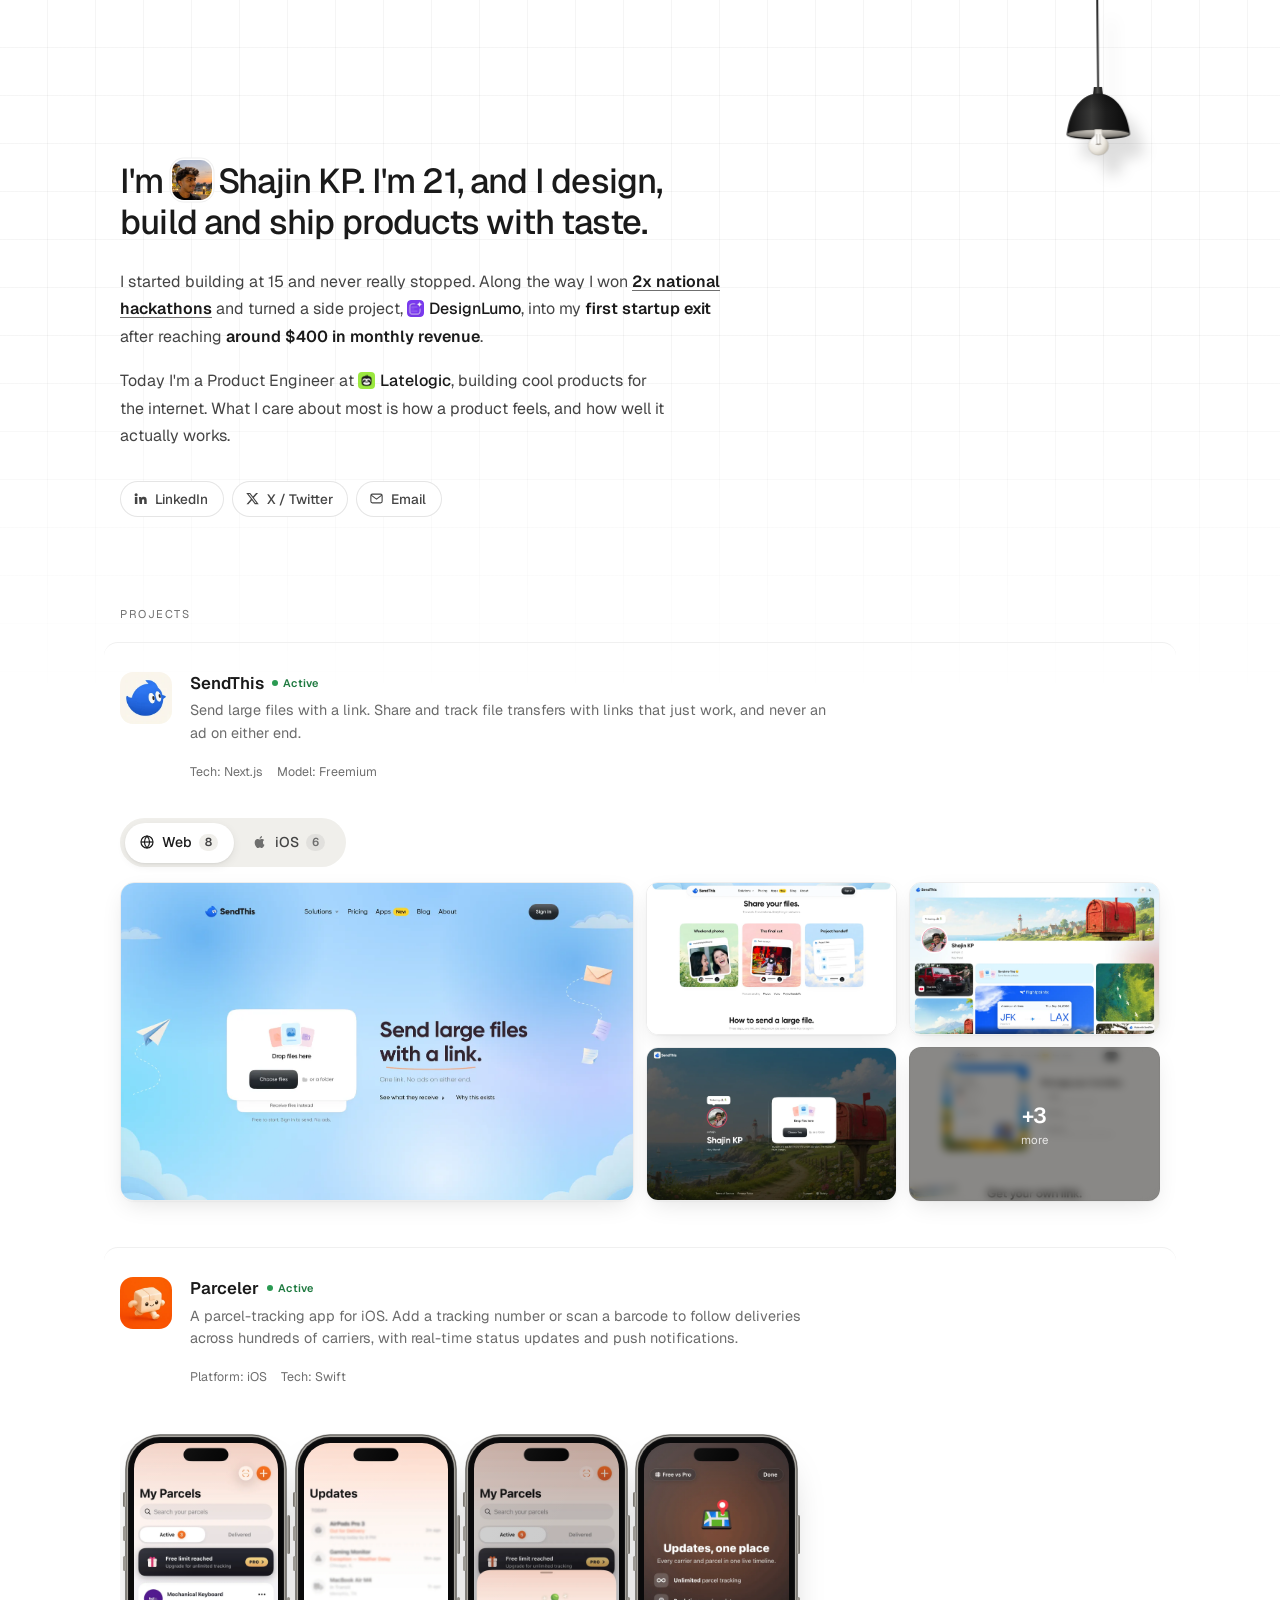
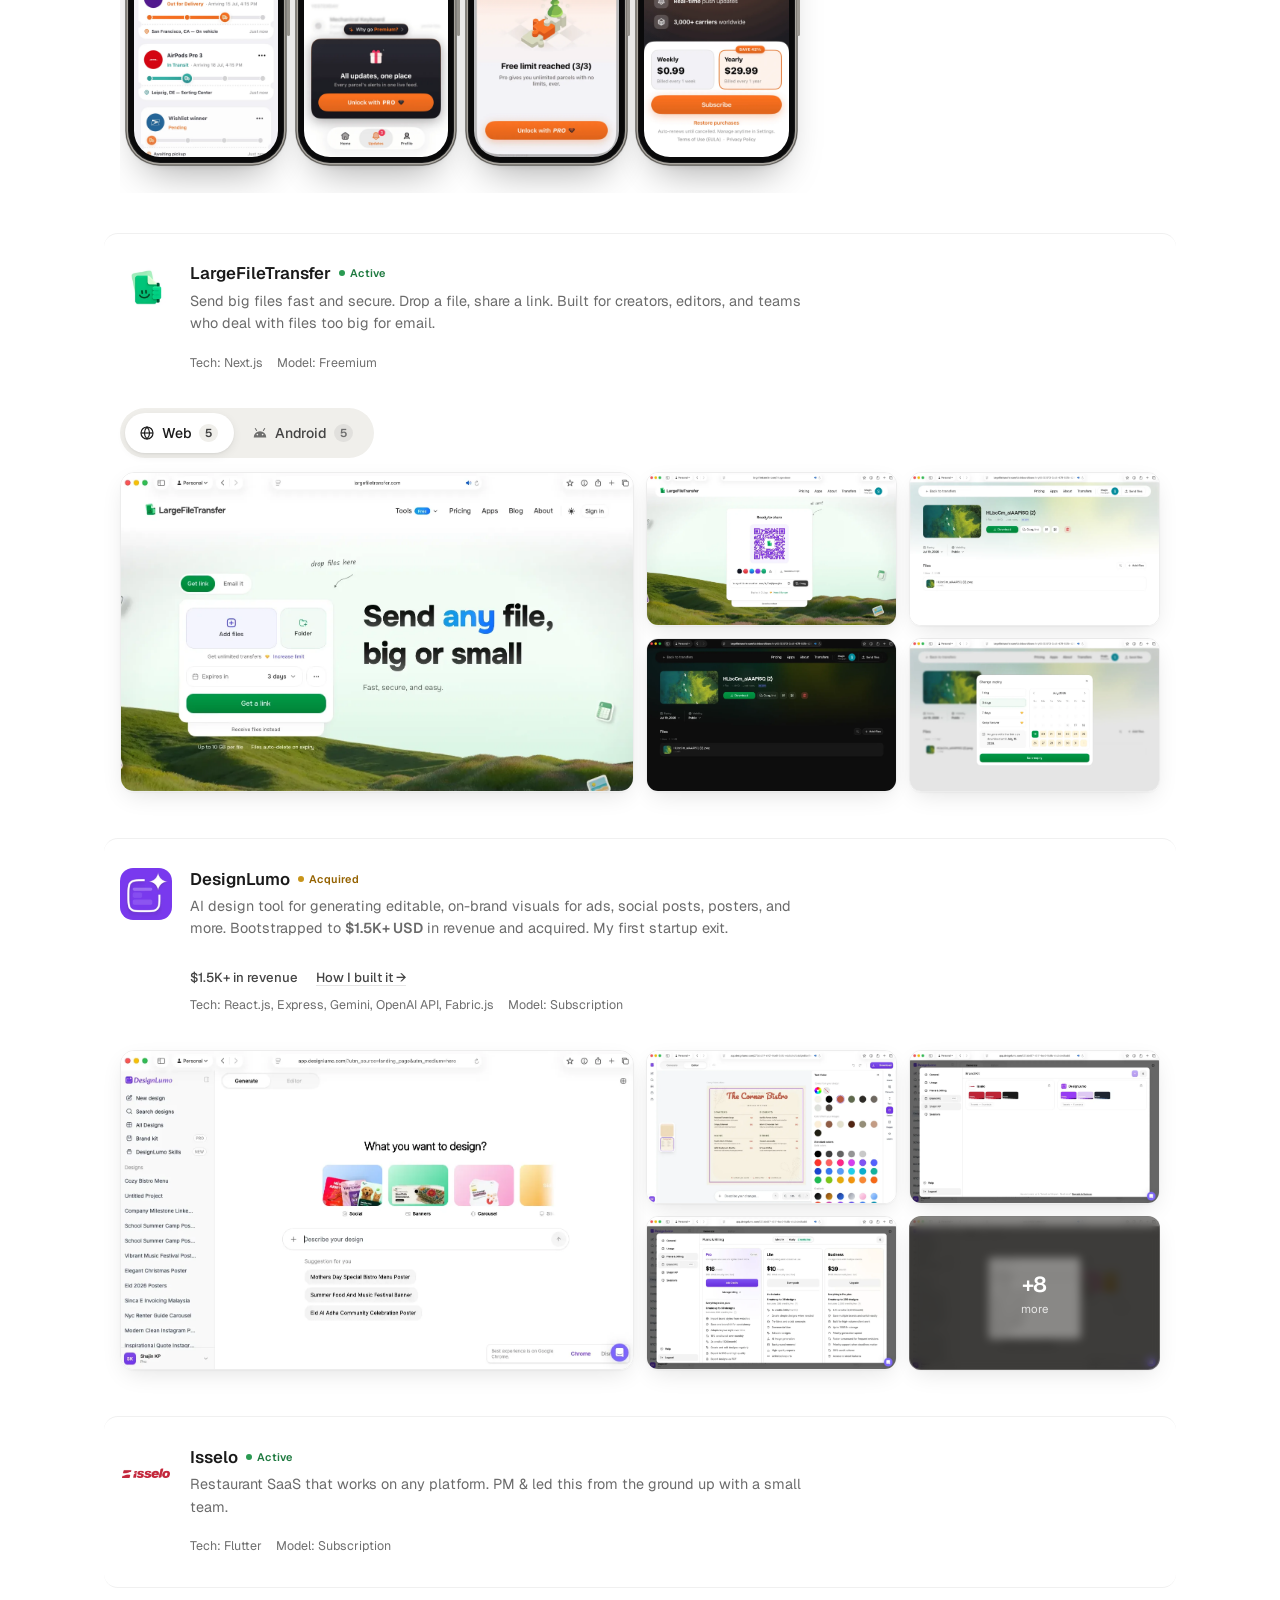
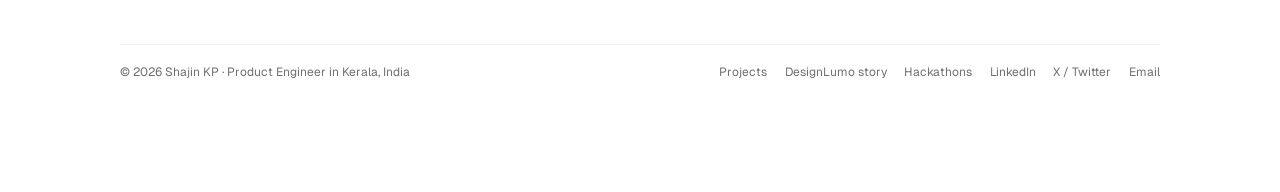
==== commit de8efaac: "Add SEO groundwork, portrait, project page and writing - Head: robots/OG/Twitter meta, ProfilePage +" ====
--- a/index.html
+++ b/index.html
@@ -4,13 +4,15 @@
 <head>
     <meta charset="UTF-8" />
     <meta name="viewport" content="width=device-width, initial-scale=1.0" />
-    <title>Shajin KP — Product Engineer & Builder</title>
+    <title>Shajin KP — Product Engineer & Builder in Kerala, India</title>
 
     <!-- SEO -->
     <meta name="description"
-        content="Shajin KP — 20-year-old Product Engineer from Kerala building for the internet around AI. 2x national hackathon winner and founder of DesignLumo (acquired)." />
+        content="Shajin KP — Product Engineer from Kerala, India, building for the internet around AI. 2x national hackathon winner and founder of DesignLumo (acquired)." />
     <meta name="author" content="Shajin KP" />
+    <meta name="robots" content="index, follow, max-image-preview:large, max-snippet:-1" />
     <link rel="canonical" href="https://shajinkp.com/" />
+    <link rel="sitemap" type="application/xml" href="/sitemap.xml" />
     <meta name="theme-color" content="#ffffff" />
     <!-- Apply the saved (or system) theme before first paint so dark mode never flashes. -->
     <script>
@@ -29,19 +31,50 @@
     <meta property="og:site_name" content="Shajin KP" />
     <meta property="og:title" content="Shajin KP — Product Engineer & Builder" />
     <meta property="og:description"
-        content="20-year-old Product Engineer from Kerala building for the internet around AI. 2x national hackathon winner and founder of DesignLumo (acquired)." />
+        content="Product Engineer from Kerala, India, building for the internet around AI. 2x national hackathon winner and founder of DesignLumo (acquired)." />
     <meta property="og:url" content="https://shajinkp.com/" />
     <meta property="og:image" content="https://shajinkp.com/og-image.png" />
     <meta property="og:image:width" content="1200" />
     <meta property="og:image:height" content="630" />
+    <meta property="og:image:alt" content="Shajin KP — Product Engineer & Builder, shajinkp.com" />
+    <meta property="og:locale" content="en_US" />
 
     <!-- Twitter / X -->
     <meta name="twitter:card" content="summary_large_image" />
     <meta name="twitter:title" content="Shajin KP — Product Engineer & Builder" />
     <meta name="twitter:description"
-        content="20-year-old Product Engineer from Kerala building for the internet around AI. 2x national hackathon winner and founder of DesignLumo (acquired)." />
+        content="Product Engineer from Kerala, India, building for the internet around AI. 2x national hackathon winner and founder of DesignLumo (acquired)." />
     <meta name="twitter:image" content="https://shajinkp.com/og-image.png" />
+    <meta name="twitter:image:alt" content="Shajin KP — Product Engineer & Builder, shajinkp.com" />
+    <meta name="twitter:site" content="@shajin_shas" />
     <meta name="twitter:creator" content="@shajin_shas" />
+
+    <!-- Structured data: the page itself as a ProfilePage about the Person below (Google profile-page rich result). -->
+    <script type="application/ld+json">
+    {
+        "@context": "https://schema.org",
+        "@graph": [
+            {
+                "@type": "WebSite",
+                "@id": "https://shajinkp.com/#website",
+                "url": "https://shajinkp.com/",
+                "name": "Shajin KP",
+                "inLanguage": "en",
+                "publisher": { "@id": "https://shajinkp.com/#person" }
+            },
+            {
+                "@type": "ProfilePage",
+                "@id": "https://shajinkp.com/#profile",
+                "url": "https://shajinkp.com/",
+                "name": "Shajin KP — Product Engineer & Builder",
+                "isPartOf": { "@id": "https://shajinkp.com/#website" },
+                "mainEntity": { "@id": "https://shajinkp.com/#person" },
+                "primaryImageOfPage": "https://shajinkp.com/og-image.png",
+                "dateModified": "2026-10-28"
+            }
+        ]
+    }
+    </script>
 
     <!-- Structured data: Person + owned projects (helps rich results / knowledge graph).
          When you add a project below, add a matching entry to the ItemList here. -->
@@ -54,6 +87,7 @@
                 "@id": "https://shajinkp.com/#person",
                 "name": "Shajin KP",
                 "url": "https://shajinkp.com/",
+                "image": "https://shajinkp.com/shajin-kp.jpg",
                 "jobTitle": "Product Engineer",
                 "nationality": "Indian",
                 "homeLocation": {
@@ -69,7 +103,7 @@
                     "https://www.linkedin.com/in/shajin-kp/",
                     "https://twitter.com/shajin_shas"
                 ],
-                "description": "20-year-old Product Engineer from Kerala building for the internet around AI. 2x national hackathon winner and founder of DesignLumo (acquired)."
+                "description": "Product Engineer from Kerala, India, building for the internet around AI. 2x national hackathon winner and founder of DesignLumo (acquired)."
             },
             {
                 "@type": "ItemList",
@@ -92,6 +126,8 @@
                                 "https://shajinkp.com/project_images/sendthis/sendthis-4.webp",
                                 "https://shajinkp.com/project_images/sendthis/sendthis-5.webp",
                                 "https://shajinkp.com/project_images/sendthis/sendthis-6.webp",
+                                "https://shajinkp.com/project_images/sendthis/sendthis-7.webp",
+                                "https://shajinkp.com/project_images/sendthis/sendthis-8.webp",
                                 "https://shajinkp.com/project_images/sendthis/sendthis-ios-1.webp",
                                 "https://shajinkp.com/project_images/sendthis/sendthis-ios-2.webp",
                                 "https://shajinkp.com/project_images/sendthis/sendthis-ios-3.webp",
@@ -99,7 +135,8 @@
                                 "https://shajinkp.com/project_images/sendthis/sendthis-ios-5.webp",
                                 "https://shajinkp.com/project_images/sendthis/sendthis-ios-6.webp"
                             ],
-                            "author": { "@id": "https://shajinkp.com/#person" }
+                            "creator": { "@id": "https://shajinkp.com/#person" },
+                            "publisher": { "@type": "Organization", "name": "Latelogic", "url": "https://latelogic.com" }
                         }
                     },
                     {
@@ -119,7 +156,8 @@
                                 "https://shajinkp.com/project_images/parceler/parceler-free-limit.webp",
                                 "https://shajinkp.com/project_images/parceler/parceler-pro.webp"
                             ],
-                            "author": { "@id": "https://shajinkp.com/#person" }
+                            "contributor": { "@id": "https://shajinkp.com/#person" },
+                            "publisher": { "@type": "Organization", "name": "Latelogic", "url": "https://latelogic.com" }
                         }
                     },
                     {
@@ -143,7 +181,7 @@
                                 "https://shajinkp.com/project_images/large_file_transfer/lft-mobile-4.webp",
                                 "https://shajinkp.com/project_images/large_file_transfer/lft-mobile-5.webp"
                             ],
-                            "author": { "@id": "https://shajinkp.com/#person" }
+                            "contributor": { "@id": "https://shajinkp.com/#person" }
                         }
                     },
                     {
@@ -182,7 +220,7 @@
                             "url": "https://isselo.com",
                             "applicationCategory": "BusinessApplication",
                             "description": "Restaurant SaaS that works on any platform. Built and led from the ground up with a small team.",
-                            "author": { "@id": "https://shajinkp.com/#person" }
+                            "contributor": { "@id": "https://shajinkp.com/#person" }
                         }
                     }
                 ]
@@ -191,17 +229,11 @@
     }
     </script>
 
-    <!-- Favicon: a tiny pendant lamp, unlit in light mode and glowing in dark mode.
-         PNG first for browsers without SVG favicons; script below swaps both with the theme. -->
-    <link rel="icon" type="image/png" sizes="32x32" href="favicon-light-32.png" id="favicon-png" />
-    <link rel="icon" type="image/svg+xml" href="favicon-light.svg" id="favicon-svg" />
+    <!-- Favicon: a squircle portrait, same in both themes. 48px is what Google shows beside results. -->
+    <link rel="icon" type="image/png" sizes="32x32" href="favicon-32.png" />
+    <link rel="icon" type="image/png" sizes="48x48" href="favicon-48.png" />
+    <link rel="icon" type="image/png" sizes="192x192" href="favicon-192.png" />
     <link rel="apple-touch-icon" href="apple-touch-icon.png" />
-    <script>
-        if (document.documentElement.getAttribute('data-theme') === 'dark') {
-            document.getElementById('favicon-png').href = 'favicon-dark-32.png';
-            document.getElementById('favicon-svg').href = 'favicon-dark.svg';
-        }
-    </script>
 
     <link rel="preconnect" href="https://fonts.googleapis.com" />
     <link rel="preconnect" href="https://fonts.gstatic.com" crossorigin />
@@ -235,6 +267,7 @@
             --track: #f0efeb;
             --pill: #ffffff;
             --pill-shadow: 0 1px 2px rgba(0, 0, 0, .05), 0 3px 10px rgba(0, 0, 0, .07);
+            --pill-line: rgba(0, 0, 0, .1);
             --ok: #2a9a52;
             --ok-text: #1f7a40;
             --sold: #c8951a;
@@ -259,6 +292,7 @@
             --track: #1f1d1a;
             --pill: #34312c;
             --pill-shadow: 0 1px 2px rgba(0, 0, 0, .4);
+            --pill-line: rgba(255, 255, 255, .12);
             --ok: #3fbf6e;
             --ok-text: #6fd497;
             --sold: #e0ad3a;
@@ -300,7 +334,11 @@
 
         /* Keep prose at a readable measure even though the page is wide. */
         .wrap>p {
-            max-width: 640px;
+            max-width: 600px;
+            font-size: 1rem;
+            line-height: 1.7;
+            text-wrap: pretty;
+            margin-bottom: 1.1rem;
         }
 
         p {
@@ -358,13 +396,40 @@
         }
 
         /* One-line intro: the thing to read first. */
+        /* the page's one h1: the first thing to read */
+        /* Portrait sitting inline before the name, like the brand logos in the prose. */
+        .me {
+            white-space: nowrap;
+        }
+
+        .avatar {
+            width: 1.15em;
+            height: 1.15em;
+            /* squircle, in step with the inline logos and project icons */
+            border-radius: 30%;
+            object-fit: cover;
+            display: inline-block;
+            vertical-align: -.2em;
+            margin: 0 .18em 0 .04em;
+            box-shadow: 0 0 0 1.5px var(--bg), 0 0 0 2.5px var(--line);
+            cursor: zoom-in;
+            transition: transform .25s cubic-bezier(.3, 1.6, .5, 1);
+        }
+
+        .avatar:hover {
+            transform: scale(1.12) rotate(-4deg);
+        }
+
         .lede {
-            font-size: clamp(1.15rem, 2.4vw, 1.4rem);
-            line-height: 1.45;
+            max-width: 620px;
+            font-size: clamp(1.65rem, 1.05rem + 1.7vw, 2.15rem);
+            line-height: 1.2;
             font-weight: 500;
-            letter-spacing: -.012em;
+            letter-spacing: -.024em;
             text-wrap: balance;
-            margin-bottom: 1.5rem;
+            margin: clamp(1rem, 4vw, 3rem) 0 1.6rem;
+            opacity: 0;
+            animation: rise .5s .1s ease forwards;
         }
 
         /* Supporting prose sits a step quieter than the lede. */
@@ -377,33 +442,53 @@
         }
 
         /* Contact row: quiet links instead of a sentence. */
+        /* contact links as small pill buttons */
         .links {
             display: flex;
             flex-wrap: wrap;
-            gap: .4rem 1.4rem;
-            margin-top: 1.6rem;
+            gap: .5rem;
+            margin-top: 2rem;
             font-size: .85rem;
             opacity: 0;
             animation: rise .5s .3s ease forwards;
         }
 
         .links a {
-            color: var(--muted);
+            display: inline-flex;
+            align-items: center;
+            gap: .45rem;
+            min-height: 36px;
+            padding: 0 .9rem 0 .75rem;
+            border-radius: 999px;
+            border: 1px solid var(--pill-line);
+            background: var(--bg);
+            color: var(--text-2);
+            font-weight: 500;
             text-decoration: none;
-            transition: color .15s;
-        }
-
-        .links a::after {
-            content: " \2197";
-            font-size: .8em;
+            transition: color .15s ease, background-color .15s ease, border-color .15s ease;
+        }
+
+        .link-icon {
+            width: 15px;
+            height: 15px;
+            flex-shrink: 0;
         }
 
         .links a:hover {
             color: var(--text);
+            background: var(--track);
+            border-color: transparent;
+        }
+
+        .links a:focus-visible {
+            outline: 2px solid var(--link);
+            outline-offset: 2px;
         }
 
         .links a.copied {
             color: var(--text);
+            background: var(--track);
+            border-color: transparent;
         }
 
         .links a.copied::after {
@@ -450,30 +535,46 @@
 
         footer {
             margin-top: 3.5rem;
+            padding-top: 1.2rem;
+            border-top: 1px solid var(--line);
+            display: flex;
+            flex-wrap: wrap;
+            justify-content: space-between;
+            align-items: baseline;
+            gap: .8rem 1.5rem;
             font-size: .75rem;
             color: var(--muted);
             opacity: 0;
             animation: rise .5s .55s ease forwards;
         }
 
-        /* ── hero texture: a soft dot grid with a whisper of grain, fading out
-           before the projects so the rest of the page stays clean ── */
-        :root {
-            --dot: rgba(26, 26, 26, .13);
-            --grain-opacity: .05;
-            --grain-blend: multiply;
-        }
-
-        :root[data-theme="dark"] {
-            --dot: rgba(255, 244, 225, .085);
-            --grain-opacity: .06;
-            --grain-blend: screen;
-        }
-
+        .foot-links {
+            display: flex;
+            flex-wrap: wrap;
+            gap: .4rem 1.1rem;
+            list-style: none;
+        }
+
+        .foot-links a {
+            color: var(--muted);
+            text-decoration: none;
+            transition: color .15s ease;
+        }
+
+        .foot-links a:hover {
+            color: var(--text);
+        }
+
+        /* ── hero texture: a hairline grid behind the intro.
+           Light mode: barely there, an even fade that ends before the projects.
+           Dark mode: the lines only show where the lamp's light falls, so they
+           follow it as it swings (script keeps --lx / --ly on the bulb). ── */
         .hero-bg {
+            --lx: 80%;
+            --ly: 120px;
             position: absolute;
             inset: 0 0 auto 0;
-            height: min(900px, 115vh);
+            height: 760px;
             pointer-events: none;
             z-index: 0;
             overflow: hidden;
@@ -484,23 +585,42 @@
             content: "";
             position: absolute;
             inset: 0;
-            /* strongest behind the intro, dissolving toward the edges and bottom */
-            -webkit-mask-image: radial-gradient(ellipse 75% 65% at 30% 22%, #000 0%, rgba(0, 0, 0, .55) 45%, transparent 78%);
-            mask-image: radial-gradient(ellipse 75% 65% at 30% 22%, #000 0%, rgba(0, 0, 0, .55) 45%, transparent 78%);
+            background-size: 48px 48px;
+            background-position: -1px -1px;
+            transition: opacity .45s ease;
         }
 
         .hero-bg::before {
-            background-image: radial-gradient(circle at center, var(--dot) 1px, transparent 1.3px);
-            background-size: 22px 22px;
-            background-position: 11px 11px;
-            transition: opacity .4s ease;
-        }
-
+            background-image:
+                linear-gradient(to right, rgba(26, 26, 26, .045) 1px, transparent 1px),
+                linear-gradient(to bottom, rgba(26, 26, 26, .045) 1px, transparent 1px);
+            -webkit-mask-image: linear-gradient(to bottom, #000 0%, #000 45%, transparent 92%);
+            mask-image: linear-gradient(to bottom, #000 0%, #000 45%, transparent 92%);
+        }
+
+        /* lit lines: warm, and only inside the pool of light under the bulb
+           (dim above it, where the shade blocks the light) */
         .hero-bg::after {
-            background-image: url("data:image/svg+xml,%3Csvg xmlns='http://www.w3.org/2000/svg' width='180' height='180'%3E%3Cfilter id='n'%3E%3CfeTurbulence type='fractalNoise' baseFrequency='.85' numOctaves='2' stitchTiles='stitch'/%3E%3CfeColorMatrix values='0 0 0 0 .5  0 0 0 0 .5  0 0 0 0 .5  0 0 0 1 0'/%3E%3C/filter%3E%3Crect width='100%25' height='100%25' filter='url(%23n)'/%3E%3C/svg%3E");
-            background-size: 180px 180px;
-            opacity: var(--grain-opacity);
-            mix-blend-mode: var(--grain-blend);
+            background-image:
+                linear-gradient(to right, rgba(255, 226, 170, .13) 1px, transparent 1px),
+                linear-gradient(to bottom, rgba(255, 226, 170, .13) 1px, transparent 1px);
+            -webkit-mask-image:
+                radial-gradient(ellipse 460px 420px at var(--lx) var(--ly), #000 0%, rgba(0, 0, 0, .55) 38%, rgba(0, 0, 0, .15) 65%, transparent 82%),
+                linear-gradient(to bottom, rgba(0, 0, 0, .2) calc(var(--ly) - 30px), #000 calc(var(--ly) + 70px));
+            -webkit-mask-composite: source-in;
+            mask-image:
+                radial-gradient(ellipse 460px 420px at var(--lx) var(--ly), #000 0%, rgba(0, 0, 0, .55) 38%, rgba(0, 0, 0, .15) 65%, transparent 82%),
+                linear-gradient(to bottom, rgba(0, 0, 0, .2) calc(var(--ly) - 30px), #000 calc(var(--ly) + 70px));
+            mask-composite: intersect;
+            opacity: 0;
+        }
+
+        :root[data-theme="dark"] .hero-bg::before {
+            opacity: 0;
+        }
+
+        :root[data-theme="dark"] .hero-bg::after {
+            opacity: 1;
         }
 
         /* ── pendant lamp (theme switch) ── */
@@ -873,13 +993,18 @@
 
         /* ── projects ── */
         .projects {
-            margin-top: 3rem;
+            margin-top: clamp(3.5rem, 7vw, 5.5rem);
             opacity: 0;
             animation: rise .5s .5s ease forwards;
             position: relative;
         }
 
+        /* An h2 for structure, dressed exactly like the old <p> label. */
         .projects-label {
+            font-weight: 400;
+            line-height: 1.75;
+            opacity: 0;
+            animation: rise .5s ease forwards;
             font-size: .7rem;
             letter-spacing: .14em;
             text-transform: uppercase;
@@ -975,6 +1100,11 @@
             min-width: 0;
         }
 
+        /* The h3 around each project name adds structure, not boxes. */
+        .project-title {
+            display: contents;
+        }
+
         .project-name-row {
             display: flex;
             align-items: center;
@@ -1016,6 +1146,38 @@
             font-size: .82rem;
             font-weight: 500;
             color: var(--text-2);
+        }
+
+        /* Quiet link from a card to its own project page. */
+        .story-link {
+            display: inline-block;
+            margin: .6rem 0 0 .9rem;
+            font-size: .82rem;
+            font-weight: 500;
+            color: var(--text-2);
+            text-decoration: underline;
+            text-decoration-color: var(--pill-line);
+            text-underline-offset: 3px;
+            transition: color .15s ease, text-decoration-color .15s ease;
+        }
+
+        /* A phrase in the intro that opens its story; underline only, so it reads as prose. */
+        .story-inline {
+            color: inherit;
+            text-decoration: underline;
+            text-decoration-color: var(--muted);
+            text-decoration-thickness: 1px;
+            text-underline-offset: 3px;
+            transition: text-decoration-color .15s ease;
+        }
+
+        .story-inline:hover {
+            text-decoration-color: currentColor;
+        }
+
+        .story-link:hover {
+            color: var(--link);
+            text-decoration-color: currentColor;
         }
 
         .project-meta {
@@ -1076,8 +1238,8 @@
         /* with a mouse, the strips can be dragged sideways */
         @media (hover: hover) and (pointer: fine) {
 
-            .project-shots,
-            .project-shots img {
+            .project-shots.can-drag,
+            .project-shots.can-drag img {
                 cursor: grab;
             }
 
@@ -1103,13 +1265,140 @@
             box-shadow: var(--shot-shadow);
         }
 
+        /* ── device frames for app screenshots ──
+           The screenshots already carry their own status bar / Dynamic Island,
+           so the frame is only the hardware: bezel, metal band, buttons, glass. */
+        .device {
+            --bezel: 6px;
+            --screen-r: 24px;
+            position: relative;
+            flex-shrink: 0;
+            display: block;
+            height: 372px;
+            padding: var(--bezel);
+            border-radius: calc(var(--screen-r) + var(--bezel));
+            background: #0a0a0b;
+            box-sizing: border-box;
+        }
+
+        .device:last-child {
+            margin-right: auto;
+        }
+
+        /* room for the side buttons and the shadow at the strip's edges */
+        .project-shots[data-device] {
+            padding-left: 8px;
+            padding-right: 8px;
+            gap: .9rem;
+        }
+
+        .device>img {
+            height: 100% !important;
+            width: auto;
+            border: 0 !important;
+            border-radius: var(--screen-r) !important;
+            background: #000 !important;
+        }
+
+        /* faint reflection across the glass */
+        .device-glass {
+            position: absolute;
+            inset: var(--bezel);
+            border-radius: var(--screen-r);
+            background: linear-gradient(118deg, rgba(255, 255, 255, .13) 0%, rgba(255, 255, 255, .04) 26%, rgba(255, 255, 255, 0) 42%);
+            pointer-events: none;
+            z-index: 2;
+        }
+
+        /* side buttons: one element per side, extra buttons drawn as its box-shadow copies */
+        .device::before,
+        .device::after {
+            content: "";
+            position: absolute;
+            width: 3px;
+            border-radius: 2px;
+        }
+
+        /* iPhone Pro: titanium band; action + volume on the left, power + camera control on the right */
+        .device.iphone {
+            --bezel: 6px;
+            --screen-r: 26px;
+            box-shadow:
+                inset 0 0 0 1px rgba(255, 255, 255, .06),
+                0 0 0 1.5px #a9a6a0,
+                0 0 0 2.5px #5d5a55,
+                0 0 0 3px rgba(0, 0, 0, .25),
+                0 22px 40px -16px rgba(0, 0, 0, .38),
+                0 4px 10px -4px rgba(0, 0, 0, .18);
+        }
+
+        .device.iphone::before {
+            left: -5.5px;
+            top: 17%;
+            height: 4.5%;
+            background: linear-gradient(90deg, #6d6a64, #b7b4ad);
+            box-shadow: 0 34px 0 0 #9c9993, 0 64px 0 0 #9c9993;
+        }
+
+        .device.iphone::after {
+            right: -5.5px;
+            top: 24%;
+            height: 12%;
+            background: linear-gradient(90deg, #b7b4ad, #6d6a64);
+            box-shadow: 0 82px 0 0 #9c9993;
+        }
+
+        /* Pixel-style Android: flatter corners, satin aluminium band, buttons on the right */
+        .device.android {
+            --bezel: 6px;
+            /* tighter than a real Pixel: these screenshots run the status bar into the corners */
+            --screen-r: 13px;
+            box-shadow:
+                inset 0 0 0 1px rgba(255, 255, 255, .05),
+                0 0 0 2px #cfcdc8,
+                0 0 0 3px #8e8b86,
+                0 22px 40px -16px rgba(0, 0, 0, .38),
+                0 4px 10px -4px rgba(0, 0, 0, .18);
+        }
+
+        .device.android::before {
+            right: -5.5px;
+            top: 21%;
+            height: 6%;
+            background: linear-gradient(90deg, #d8d6d1, #8e8b86);
+        }
+
+        .device.android::after {
+            right: -5.5px;
+            top: 31%;
+            height: 13%;
+            background: linear-gradient(90deg, #d8d6d1, #8e8b86);
+        }
+
+        :root[data-theme="dark"] .device.iphone {
+            box-shadow:
+                inset 0 0 0 1px rgba(255, 255, 255, .07),
+                0 0 0 1.5px #8d8a84,
+                0 0 0 2.5px #47443f,
+                0 0 0 3px rgba(0, 0, 0, .5),
+                0 22px 44px -14px rgba(0, 0, 0, .7);
+        }
+
+        :root[data-theme="dark"] .device.android {
+            box-shadow:
+                inset 0 0 0 1px rgba(255, 255, 255, .06),
+                0 0 0 2px #a9a7a2,
+                0 0 0 3px #5f5c58,
+                0 22px 44px -14px rgba(0, 0, 0, .7);
+        }
+
         /* Segmented control: a soft track with a white pill that slides
            between platforms. Clean and premium, iOS-style. */
         .gallery-tabs {
             position: relative;
             display: inline-flex;
-            gap: .15rem;
-            padding: .25rem;
+            gap: .2rem;
+            padding: .3rem;
             margin-top: 1rem;
             background: var(--track);
             border-radius: 999px;
@@ -1130,20 +1419,72 @@
             z-index: 0;
         }
 
+        /* ~40px tall: comfortable to hit with a thumb, still a quiet pill */
         .gallery-tab {
             position: relative;
             z-index: 1;
+            display: inline-flex;
+            align-items: center;
+            gap: .45rem;
+            min-height: 40px;
             font: inherit;
-            font-size: .82rem;
+            font-size: .88rem;
             font-weight: 500;
             letter-spacing: -0.01em;
-            padding: .4rem 1.1rem;
+            padding: .5rem 1rem .5rem .9rem;
             border-radius: 999px;
             border: none;
             background: transparent;
-            color: var(--muted);
+            color: var(--text-2);
             cursor: pointer;
             transition: color .2s ease;
+        }
+
+        .tab-icon {
+            width: 16px;
+            height: 16px;
+            flex-shrink: 0;
+            opacity: .75;
+            transition: opacity .2s ease;
+        }
+
+        .gallery-tab.active .tab-icon,
+        .gallery-tab:hover .tab-icon {
+            opacity: 1;
+        }
+
+        /* how many screenshots sit behind each tab */
+        .tab-count {
+            min-width: 1.4em;
+            padding: .12rem .38rem;
+            border-radius: 999px;
+            background: rgba(0, 0, 0, .06);
+            color: var(--muted);
+            font-size: .72rem;
+            font-weight: 600;
+            line-height: 1.2;
+            text-align: center;
+            font-variant-numeric: tabular-nums;
+        }
+
+        .gallery-tab.active .tab-count {
+            background: var(--track);
+            color: var(--text-2);
+        }
+
+        :root[data-theme="dark"] .tab-count {
+            background: rgba(255, 255, 255, .08);
+        }
+
+        .gallery-tab:focus-visible {
+            outline: 2px solid var(--link);
+            outline-offset: 2px;
+        }
+
+        .project-shots[role="tabpanel"]:focus-visible {
+            outline: 2px solid var(--link);
+            outline-offset: 4px;
+            border-radius: 14px;
         }
 
         .gallery-tab:hover {
@@ -1192,6 +1533,166 @@
         }
 
 
+
+        /* ── project showcase layout ──
+           Header (icon + text) on top, media across the full card width below.
+           Web shots: a bento grid (one featured + four tiles, "+N" opens the rest).
+           App shots: framed phones in one lineup that fits the row on desktop. */
+        .project-item {
+            display: grid;
+            grid-template-columns: 52px minmax(0, 1fr);
+            column-gap: 1.1rem;
+            align-items: start;
+            padding: 1.8rem 1rem 2rem;
+        }
+
+        .project-item>.project-gallery,
+        .project-item>.project-shots {
+            grid-column: 1 / -1;
+            margin-top: 1.2rem;
+        }
+
+        .project-item>.project-gallery .gallery-tabs {
+            margin-top: 0;
+        }
+
+        .project-item>.project-gallery .project-shots {
+            margin-top: .9rem;
+        }
+
+        /* bento grid for web screenshots */
+        .project-shots.landscape {
+            display: grid;
+            grid-template-columns: repeat(4, minmax(0, 1fr));
+            gap: .75rem;
+            overflow: visible;
+            padding: 0 0 6px;
+            margin-left: 0 !important;
+        }
+
+        .project-shots.landscape img {
+            width: 100%;
+            height: auto;
+            aspect-ratio: 1387 / 850;
+            object-fit: cover;
+            object-position: top center;
+            margin: 0;
+            border-radius: 12px;
+            transition: transform .25s cubic-bezier(.2, .8, .3, 1), box-shadow .25s ease;
+        }
+
+        .project-shots.landscape img:first-child {
+            grid-column: span 2;
+            grid-row: span 2;
+            height: 100%;
+            aspect-ratio: auto;
+            border-radius: 14px;
+        }
+
+        /* the fifth tile has a fixed cell so the "+N" badge can sit on top of it */
+        .project-shots.landscape img:nth-of-type(5) {
+            grid-column: 4;
+            grid-row: 2;
+        }
+
+        .project-shots.landscape img:nth-of-type(n+6) {
+            display: none;
+        }
+
+        @media (hover: hover) {
+            .project-shots.landscape img:hover {
+                transform: translateY(-3px);
+                box-shadow: 0 2px 4px rgba(0, 0, 0, .06), 0 16px 32px -10px rgba(0, 0, 0, .22);
+            }
+        }
+
+        .shots-more {
+            grid-column: 4;
+            grid-row: 2;
+            align-self: stretch;
+            justify-self: stretch;
+            width: 100%;
+            height: 100%;
+            z-index: 2;
+            display: flex;
+            flex-direction: column;
+            align-items: center;
+            justify-content: center;
+            gap: .2rem;
+            border: 0;
+            border-radius: 12px;
+            background: rgba(20, 18, 15, .5);
+            -webkit-backdrop-filter: blur(4px) saturate(1.1);
+            backdrop-filter: blur(4px) saturate(1.1);
+            color: #fff;
+            font: inherit;
+            cursor: pointer;
+            transition: background .2s ease;
+        }
+
+        .shots-more:hover {
+            background: rgba(20, 18, 15, .62);
+        }
+
+        .shots-more b {
+            font-size: 1.35rem;
+            font-weight: 600;
+            letter-spacing: -.02em;
+        }
+
+        .shots-more span {
+            font-size: .72rem;
+            opacity: .8;
+        }
+
+        /* the inactive tab's panel stays hidden despite the grid/flex rules above */
+        .project-shots[hidden] {
+            display: none !important;
+        }
+
+        /* phone lineup */
+        .project-shots[data-device] {
+            display: flex;
+            gap: .85rem;
+            overflow-x: auto;
+            padding: 14px 8px 30px;
+            margin-left: 0 !important;
+        }
+
+        .project-shots[data-device] .device {
+            height: 326px;
+        }
+
+        @media (max-width: 640px) {
+            .project-item {
+                padding: 1.5rem 1rem 1.6rem;
+            }
+
+            .project-shots.landscape {
+                grid-template-columns: repeat(2, minmax(0, 1fr));
+                gap: .55rem;
+            }
+
+            .project-shots.landscape img:first-child {
+                grid-row: span 1;
+                height: auto;
+                aspect-ratio: 1387 / 850;
+            }
+
+            .project-shots.landscape img:nth-of-type(5),
+            .shots-more {
+                grid-column: 2;
+                grid-row: 3;
+            }
+
+            .project-shots[data-device] {
+                margin-right: -1rem;
+            }
+
+            .project-shots[data-device] .device {
+                height: 300px;
+            }
+        }
 
         /* Image viewer (lightbox) — progressive enhancement, JS-driven. */
         /* The viewer: the backdrop fades on its own layer while the image travels
@@ -1393,7 +1894,7 @@
 </head>
 
 <body>
-    <!-- Faint dot grid + grain behind the intro; purely decorative. -->
+    <!-- Hairline grid behind the intro; in dark mode only the lamp-lit part shows. Decorative. -->
     <div class="hero-bg" aria-hidden="true"></div>
 
     <!-- The lamp's pool of light, clipped to the page so it can never cause sideways scroll. -->
@@ -1495,11 +1996,13 @@
             </span>
         </button>
 
-        <p class="lede">I'm Shajin KP. I'm <span id="age">20</span>, and I design, build and ship products with
-            taste.</p>
-
-        <p>I started building at 15 and never really stopped. Along the way I won <strong>2x national
-                hackathons</strong> and turned a side project, <a class="brand" href="https://designlumo.com"
+        <h1 class="lede">I'm <span class="me"><img class="avatar" src="shajin-kp.webp" alt="" width="40"
+                    height="40" fetchpriority="high" data-full="shajin-kp-full.webp" data-full-w="1024"
+                    data-full-h="1536" data-full-alt="Shajin KP" />Shajin KP</span>. I'm <span id="age">20</span>, and I design, build and ship products with
+            taste.</h1>
+
+        <p>I started building at 15 and never really stopped. Along the way I won <a class="story-inline" href="/writing/two-national-hackathons/"><strong>2x
+                    national hackathons</strong></a> and turned a side project, <a class="brand" href="https://designlumo.com"
                 target="_blank" rel="noopener"><img src="design_lumo_logo.webp" alt="" />DesignLumo</a>, into my
             <strong>first startup exit</strong> after reaching <strong>around $400 in monthly revenue</strong>.
         </p>
@@ -1509,13 +2012,16 @@
             internet. What I care about most is how a product feels, and how well it actually works.</p>
 
         <nav class="links" aria-label="Contact">
-            <a href="https://www.linkedin.com/in/shajin-kp/" target="_blank" rel="noopener">LinkedIn</a>
-            <a href="https://twitter.com/shajin_shas" target="_blank" rel="noopener">X / Twitter</a>
-            <a class="copy-email" href="mailto:shajin.sha10@gmail.com">Email</a>
+            <a href="https://www.linkedin.com/in/shajin-kp/" target="_blank" rel="noopener"><svg class="link-icon" viewBox="0 0 24 24" aria-hidden="true" fill="currentColor"><path d="M4.98 3.5a2.5 2.5 0 1 1 0 5 2.5 2.5 0 0 1 0-5zM3 9.75h4v11H3zm6.5 0h3.8v1.5h.06c.53-.95 1.83-1.95 3.77-1.95 4.03 0 4.77 2.6 4.77 6v5.45h-4v-4.83c0-1.15-.02-2.63-1.6-2.63-1.6 0-1.85 1.25-1.85 2.55v4.91h-4z" /></svg><span
+                    class="link-label">LinkedIn</span></a>
+            <a href="https://twitter.com/shajin_shas" target="_blank" rel="noopener"><svg class="link-icon" viewBox="0 0 24 24" aria-hidden="true" fill="currentColor"><path d="M17.75 3h3.07l-6.7 7.66L22 21h-6.17l-4.83-6.32L5.47 21H2.4l7.17-8.2L2 3h6.32l4.37 5.78zm-1.08 16.18h1.7L7.4 4.73H5.58z" /></svg><span
+                    class="link-label">X / Twitter</span></a>
+            <a class="copy-email" href="mailto:shajin.sha10@gmail.com"><svg class="link-icon" viewBox="0 0 24 24" aria-hidden="true" fill="none" stroke="currentColor" stroke-width="1.8" stroke-linecap="round" stroke-linejoin="round"><rect x="3" y="5" width="18" height="14" rx="2.5" /><path d="m4 7 8 6 8-6" /></svg><span
+                    class="link-label">Email</span></a>
         </nav>
 
         <section class="projects" id="projects">
-            <p class="projects-label">Projects</p>
+            <h2 class="projects-label">Projects</h2>
 
             <!-- ============================================================
              HOW TO ADD A PROJECT (keep it static HTML for SEO crawlability)
@@ -1530,6 +2036,14 @@
                • summary   — the <p class="project-sub"> copy.
                • revenue   — optional <span class="revenue-tag">, delete if none.
                • tech/model— the <p class="project-stack"> lines, delete if none.
+               • media     — screenshots go AFTER .project-info, as a direct
+                             child of the article: either
+                             <div class="project-shots landscape"> (web shots,
+                             shown as a bento: first is featured, 5 visible,
+                             a "+N" tile opens the rest) or
+                             <div class="project-shots" data-device="iphone|android">
+                             (app shots, framed as phones). For both, wrap
+                             them in .project-gallery with tabs, like SendThis.
              Also add a matching entry to the JSON-LD ItemList in <head>
              so search engines pick up the new project.
             ============================================================= -->
@@ -1539,7 +2053,7 @@
                     aria-label="SendThis"><img src="sendthis_logo.webp" alt="SendThis" /></a>
                 <div class="project-info">
                     <div class="project-name-row">
-                        <a class="project-name" href="https://sendthis.com" target="_blank" rel="noopener">SendThis</a>
+                        <h3 class="project-title"><a class="project-name" href="https://sendthis.com" target="_blank" rel="noopener">SendThis</a></h3>
                         <span class="status active"><span class="status-dot"></span><span
                                 class="status-text">Active</span></span>
                     </div>
@@ -1549,47 +2063,53 @@
                         <p class="project-stack">Tech: Next.js</p>
                         <p class="project-stack">Model: Freemium</p>
                     </div>
-                    <div class="project-gallery">
-                        <div class="gallery-tabs" role="tablist" aria-label="SendThis screenshots">
-                            <span class="gallery-tab-indicator" aria-hidden="true"></span>
-                            <button class="gallery-tab" type="button" role="tab" data-tab="web">Web</button>
-                            <button class="gallery-tab" type="button" role="tab" data-tab="ios">iOS</button>
-                        </div>
-                        <div class="project-shots landscape" data-panel="web">
-                            <img src="project_images/sendthis/sendthis-1.webp"
-                                alt="SendThis landing page: send large files with a link" loading="lazy" width="1387"
-                                height="850" />
-                            <img src="project_images/sendthis/sendthis-2.webp"
-                                alt="SendThis share your files section with photo, video and project cards" loading="lazy"
-                                width="1387" height="850" />
-                            <img src="project_images/sendthis/sendthis-3.webp"
-                                alt="SendThis public portfolio page with profile, links and send-me-files widget"
-                                loading="lazy" width="1387" height="850" />
-                            <img src="project_images/sendthis/sendthis-4.webp"
-                                alt="SendThis personal send-to page at sendthis.to/shajin with file drop box"
-                                loading="lazy" width="1387" height="850" />
-                            <img src="project_images/sendthis/sendthis-5.webp"
-                                alt="SendThis manage your transfers section" loading="lazy" width="1387" height="850" />
-                            <img src="project_images/sendthis/sendthis-6.webp"
-                                alt="SendThis claim your own username link and kept-safe features" loading="lazy"
-                                width="1387" height="850" />
-                        </div>
-                        <div class="project-shots" data-panel="ios">
-                            <img src="project_images/sendthis/sendthis-ios-1.webp"
-                                alt="SendThis iOS app: sign-in screen with Apple, Google and email" loading="lazy" width="603"
-                                height="1311" />
-                            <img src="project_images/sendthis/sendthis-ios-2.webp"
-                                alt="SendThis iOS app: inbox with received transfers and sender requests" loading="lazy" width="603"
-                                height="1311" />
-                            <img src="project_images/sendthis/sendthis-ios-3.webp" alt="SendThis iOS app: new transfer with expiry, password and comments"
-                                loading="lazy" width="603" height="1311" />
-                            <img src="project_images/sendthis/sendthis-ios-4.webp" alt="SendThis iOS app: transfer details with files, share and download"
-                                loading="lazy" width="603" height="1311" />
-                            <img src="project_images/sendthis/sendthis-ios-5.webp" alt="SendThis iOS app: receiving link with QR code for sendthis.to/shajin"
-                                loading="lazy" width="603" height="1311" />
-                            <img src="project_images/sendthis/sendthis-ios-6.webp" alt="SendThis iOS app: account with plan, storage and theme settings"
-                                loading="lazy" width="603" height="1311" />
-                        </div>
+                </div>
+                <div class="project-gallery">
+                    <div class="gallery-tabs" role="tablist" aria-label="SendThis screenshots">
+                        <span class="gallery-tab-indicator" aria-hidden="true"></span>
+                        <button class="gallery-tab" type="button" role="tab" data-tab="web"><svg class="tab-icon" viewBox="0 0 24 24" aria-hidden="true" fill="none" stroke="currentColor" stroke-width="1.8"><circle cx="12" cy="12" r="9" /><path d="M3 12h18" /><path d="M12 3c2.6 2.6 3.9 5.6 3.9 9s-1.3 6.4-3.9 9c-2.6-2.6-3.9-5.6-3.9-9S9.4 5.6 12 3z" /></svg><span class="tab-label">Web</span></button>
+                        <button class="gallery-tab" type="button" role="tab" data-tab="ios"><svg class="tab-icon" viewBox="0 0 24 24" aria-hidden="true" fill="currentColor"><path d="M16.37 12.59c-.02-2.3 1.88-3.4 1.96-3.46-1.07-1.56-2.73-1.78-3.32-1.8-1.41-.14-2.76.83-3.48.83-.72 0-1.82-.81-3-.79-1.54.02-2.96.9-3.76 2.28-1.6 2.78-.41 6.9 1.15 9.16.76 1.1 1.67 2.34 2.86 2.3 1.15-.05 1.58-.74 2.97-.74 1.38 0 1.77.74 2.98.72 1.23-.02 2.01-1.12 2.76-2.23.87-1.28 1.23-2.52 1.25-2.58-.03-.01-2.4-.92-2.37-3.69zM14.1 5.84c.63-.77 1.06-1.83.94-2.89-.91.04-2.01.61-2.66 1.37-.58.67-1.09 1.75-.96 2.79 1.02.08 2.05-.52 2.68-1.27z" /></svg><span class="tab-label">iOS</span></button>
+                    </div>
+                    <div class="project-shots landscape" data-panel="web">
+                        <img src="project_images/sendthis/sendthis-1.webp"
+                            alt="SendThis landing page: send large files with a link" loading="lazy" width="1387"
+                            height="850" />
+                        <img src="project_images/sendthis/sendthis-2.webp"
+                            alt="SendThis share your files section with photo, video and project cards" loading="lazy"
+                            width="1387" height="850" />
+                        <img src="project_images/sendthis/sendthis-3.webp"
+                            alt="SendThis public portfolio page with profile, links and send-me-files widget"
+                            loading="lazy" width="1387" height="850" />
+                        <img src="project_images/sendthis/sendthis-4.webp"
+                            alt="SendThis personal send-to page at sendthis.to/shajin with file drop box"
+                            loading="lazy" width="1387" height="850" />
+                        <img src="project_images/sendthis/sendthis-5.webp"
+                            alt="SendThis manage your transfers section" loading="lazy" width="1387" height="850" />
+                        <img src="project_images/sendthis/sendthis-6.webp"
+                            alt="SendThis claim your own username link and kept-safe features" loading="lazy"
+                            width="1387" height="850" />
+                        <img src="project_images/sendthis/sendthis-7.webp"
+                            alt="SendThis keep your flow: resumable uploads and sharing from your favourite apps"
+                            loading="lazy" width="1387" height="850" />
+                        <img src="project_images/sendthis/sendthis-8.webp"
+                            alt="SendThis how to transfer large files in three steps" loading="lazy" width="1387"
+                            height="850" />
+                    </div>
+                    <div class="project-shots" data-panel="ios" data-device="iphone">
+                        <img src="project_images/sendthis/sendthis-ios-1.webp"
+                            alt="SendThis iOS app: sign-in screen with Apple, Google and email" loading="lazy" width="603"
+                            height="1311" />
+                        <img src="project_images/sendthis/sendthis-ios-2.webp"
+                            alt="SendThis iOS app: inbox with received transfers and sender requests" loading="lazy" width="603"
+                            height="1311" />
+                        <img src="project_images/sendthis/sendthis-ios-3.webp" alt="SendThis iOS app: new transfer with expiry, password and comments"
+                            loading="lazy" width="603" height="1311" />
+                        <img src="project_images/sendthis/sendthis-ios-4.webp" alt="SendThis iOS app: transfer details with files, share and download"
+                            loading="lazy" width="603" height="1311" />
+                        <img src="project_images/sendthis/sendthis-ios-5.webp" alt="SendThis iOS app: receiving link with QR code for sendthis.to/shajin"
+                            loading="lazy" width="603" height="1311" />
+                        <img src="project_images/sendthis/sendthis-ios-6.webp" alt="SendThis iOS app: account with plan, storage and theme settings"
+                            loading="lazy" width="603" height="1311" />
                     </div>
                 </div>
             </article>
@@ -1599,9 +2119,9 @@
                     target="_blank" rel="noopener" aria-label="Parceler"><img src="parceler.webp" alt="Parceler" /></a>
                 <div class="project-info">
                     <div class="project-name-row">
-                        <a class="project-name"
+                        <h3 class="project-title"><a class="project-name"
                             href="https://apps.apple.com/us/app/parceler-parcel-tracking-app/id6772164367"
-                            target="_blank" rel="noopener">Parceler</a>
+                            target="_blank" rel="noopener">Parceler</a></h3>
                         <span class="status active"><span class="status-dot"></span><span
                                 class="status-text">Active</span></span>
                     </div>
@@ -1612,18 +2132,18 @@
                         <p class="project-stack">Platform: iOS</p>
                         <p class="project-stack">Tech: Swift</p>
                     </div>
-                    <div class="project-shots">
-                        <img src="project_images/parceler/parceler-home-full.webp"
-                            alt="Parceler home screen with full parcel list on the free plan" loading="lazy" width="390"
-                            height="844" />
-                        <img src="project_images/parceler/parceler-home.webp"
-                            alt="Parceler home screen showing tracked parcels and delivery status" loading="lazy"
-                            width="390" height="844" />
-                        <img src="project_images/parceler/parceler-free-limit.webp"
-                            alt="Parceler free plan tracking limit screen" loading="lazy" width="390" height="844" />
-                        <img src="project_images/parceler/parceler-pro.webp" alt="Parceler Pro plan features screen"
-                            loading="lazy" width="390" height="844" />
-                    </div>
+                </div>
+                <div class="project-shots" data-device="iphone">
+                    <img src="project_images/parceler/parceler-home-full.webp"
+                        alt="Parceler home screen with full parcel list on the free plan" loading="lazy" width="390"
+                        height="844" />
+                    <img src="project_images/parceler/parceler-home.webp"
+                        alt="Parceler home screen showing tracked parcels and delivery status" loading="lazy"
+                        width="390" height="844" />
+                    <img src="project_images/parceler/parceler-free-limit.webp"
+                        alt="Parceler free plan tracking limit screen" loading="lazy" width="390" height="844" />
+                    <img src="project_images/parceler/parceler-pro.webp" alt="Parceler Pro plan features screen"
+                        loading="lazy" width="390" height="844" />
                 </div>
             </article>
 
@@ -1633,8 +2153,8 @@
                         style="object-fit:contain;padding:2px;" /></a>
                 <div class="project-info">
                     <div class="project-name-row">
-                        <a class="project-name" href="https://largefiletransfer.com" target="_blank"
-                            rel="noopener">LargeFileTransfer</a>
+                        <h3 class="project-title"><a class="project-name" href="https://largefiletransfer.com" target="_blank"
+                            rel="noopener">LargeFileTransfer</a></h3>
                         <span class="status active"><span class="status-dot"></span><span
                                 class="status-text">Active</span></span>
                     </div>
@@ -1644,41 +2164,41 @@
                         <p class="project-stack">Tech: Next.js</p>
                         <p class="project-stack">Model: Freemium</p>
                     </div>
-                    <div class="project-gallery">
-                        <div class="gallery-tabs" role="tablist" aria-label="LargeFileTransfer screenshots">
-                            <span class="gallery-tab-indicator" aria-hidden="true"></span>
-                            <button class="gallery-tab" type="button" role="tab" data-tab="web">Web</button>
-                            <button class="gallery-tab" type="button" role="tab" data-tab="android">Android</button>
-                        </div>
-                        <div class="project-shots landscape" data-panel="web">
-                            <img src="project_images/large_file_transfer/lft-1.webp"
-                                alt="LargeFileTransfer website screenshot 1" loading="lazy" width="1387" height="850" />
-                            <img src="project_images/large_file_transfer/lft-5.webp"
-                                alt="LargeFileTransfer website screenshot 2" loading="lazy" width="1387" height="850" />
-                            <img src="project_images/large_file_transfer/lft-8.webp"
-                                alt="LargeFileTransfer website screenshot 3" loading="lazy" width="1387" height="850" />
-                            <img src="project_images/large_file_transfer/lft-9.webp"
-                                alt="LargeFileTransfer website screenshot 4" loading="lazy" width="1387" height="850" />
-                            <img src="project_images/large_file_transfer/lft-10.webp"
-                                alt="LargeFileTransfer website screenshot 5" loading="lazy" width="1387" height="850" />
-                        </div>
-                        <div class="project-shots" data-panel="android">
-                            <img src="project_images/large_file_transfer/lft-mobile-1.webp"
-                                alt="LargeFileTransfer Android app screenshot 1" loading="lazy" width="1080"
-                                height="2400" />
-                            <img src="project_images/large_file_transfer/lft-mobile-2.webp"
-                                alt="LargeFileTransfer Android app screenshot 2" loading="lazy" width="1080"
-                                height="2400" />
-                            <img src="project_images/large_file_transfer/lft-mobile-3.webp"
-                                alt="LargeFileTransfer Android app screenshot 3" loading="lazy" width="1080"
-                                height="2400" />
-                            <img src="project_images/large_file_transfer/lft-mobile-4.webp"
-                                alt="LargeFileTransfer Android app screenshot 4" loading="lazy" width="1080"
-                                height="2400" />
-                            <img src="project_images/large_file_transfer/lft-mobile-5.webp"
-                                alt="LargeFileTransfer Android app screenshot 5" loading="lazy" width="1080"
-                                height="2400" />
-                        </div>
+                </div>
+                <div class="project-gallery">
+                    <div class="gallery-tabs" role="tablist" aria-label="LargeFileTransfer screenshots">
+                        <span class="gallery-tab-indicator" aria-hidden="true"></span>
+                        <button class="gallery-tab" type="button" role="tab" data-tab="web"><svg class="tab-icon" viewBox="0 0 24 24" aria-hidden="true" fill="none" stroke="currentColor" stroke-width="1.8"><circle cx="12" cy="12" r="9" /><path d="M3 12h18" /><path d="M12 3c2.6 2.6 3.9 5.6 3.9 9s-1.3 6.4-3.9 9c-2.6-2.6-3.9-5.6-3.9-9S9.4 5.6 12 3z" /></svg><span class="tab-label">Web</span></button>
+                        <button class="gallery-tab" type="button" role="tab" data-tab="android"><svg class="tab-icon" viewBox="0 0 24 24" aria-hidden="true" fill="currentColor"><path fill-rule="evenodd" d="M2.6 18.6a9.4 9.4 0 0 1 18.8 0zM9.3 14.4a1.25 1.25 0 1 1-2.5 0 1.25 1.25 0 1 1 2.5 0zm7.9 0a1.25 1.25 0 1 1-2.5 0 1.25 1.25 0 1 1 2.5 0z" /><path d="M6.9 8.2 5 5.2M17.1 8.2 19 5.2" stroke="currentColor" stroke-width="1.6" stroke-linecap="round" /></svg><span class="tab-label">Android</span></button>
+                    </div>
+                    <div class="project-shots landscape" data-panel="web">
+                        <img src="project_images/large_file_transfer/lft-1.webp"
+                            alt="LargeFileTransfer homepage: send any file, big or small, with a link that expires" loading="lazy" width="1387" height="850" />
+                        <img src="project_images/large_file_transfer/lft-5.webp"
+                            alt="LargeFileTransfer ready to share: QR code and copyable download link" loading="lazy" width="1387" height="850" />
+                        <img src="project_images/large_file_transfer/lft-8.webp"
+                            alt="LargeFileTransfer transfer details with download, copy link, expiry and visibility" loading="lazy" width="1387" height="850" />
+                        <img src="project_images/large_file_transfer/lft-9.webp"
+                            alt="LargeFileTransfer transfer details in dark mode" loading="lazy" width="1387" height="850" />
+                        <img src="project_images/large_file_transfer/lft-10.webp"
+                            alt="LargeFileTransfer change expiry dialog with preset durations and a calendar" loading="lazy" width="1387" height="850" />
+                    </div>
+                    <div class="project-shots" data-panel="android" data-device="android">
+                        <img src="project_images/large_file_transfer/lft-mobile-1.webp"
+                            alt="LargeFileTransfer Android app: sent and received transfers with quick transfer" loading="lazy" width="1080"
+                            height="2400" />
+                        <img src="project_images/large_file_transfer/lft-mobile-2.webp"
+                            alt="LargeFileTransfer Android app: profile with storage used, dark mode and settings" loading="lazy" width="1080"
+                            height="2400" />
+                        <img src="project_images/large_file_transfer/lft-mobile-3.webp"
+                            alt="LargeFileTransfer Android app: new transfer with files up to 10 GB and expiry" loading="lazy" width="1080"
+                            height="2400" />
+                        <img src="project_images/large_file_transfer/lft-mobile-4.webp"
+                            alt="LargeFileTransfer Android app: transfers list in dark mode" loading="lazy" width="1080"
+                            height="2400" />
+                        <img src="project_images/large_file_transfer/lft-mobile-5.webp"
+                            alt="LargeFileTransfer Android app: new transfer screen in dark mode" loading="lazy" width="1080"
+                            height="2400" />
                     </div>
                 </div>
             </article>
@@ -1688,8 +2208,8 @@
                     aria-label="DesignLumo"><img src="design_lumo_logo.webp" alt="DesignLumo" /></a>
                 <div class="project-info">
                     <div class="project-name-row">
-                        <a class="project-name" href="https://designlumo.com" target="_blank"
-                            rel="noopener">DesignLumo</a>
+                        <h3 class="project-title"><a class="project-name" href="https://designlumo.com" target="_blank"
+                            rel="noopener">DesignLumo</a></h3>
                         <span class="status acquired"><span class="status-dot"></span><span
                                 class="status-text">Acquired</span></span>
                     </div>
@@ -1697,38 +2217,39 @@
                         posts, posters, and more. Bootstrapped to <strong>$1.5K+ USD</strong> in revenue and acquired.
                         My first startup exit.</p>
                     <span class="revenue-tag">$1.5K+ in revenue</span>
+                    <a class="story-link" href="/designlumo/">How I built it →</a>
                     <div class="project-meta">
                         <p class="project-stack">Tech: React.js, Express, Gemini, OpenAI API, Fabric.js</p>
                         <p class="project-stack">Model: Subscription</p>
                     </div>
-                    <div class="project-shots landscape">
-                        <img src="project_images/designlumo/designlumo-1.webp" alt="DesignLumo screenshot 1"
-                            loading="lazy" width="1387" height="850" />
-                        <img src="project_images/designlumo/designlumo-5.webp" alt="DesignLumo screenshot 5"
-                            loading="lazy" width="1387" height="850" />
-                        <img src="project_images/designlumo/designlumo-13.webp" alt="DesignLumo screenshot 13"
-                            loading="lazy" width="1387" height="850" />
-                        <img src="project_images/designlumo/designlumo-12.webp" alt="DesignLumo screenshot 12"
-                            loading="lazy" width="1387" height="850" />
-                        <img src="project_images/designlumo/designlumo-2.webp" alt="DesignLumo screenshot 2"
-                            loading="lazy" width="1387" height="850" />
-                        <img src="project_images/designlumo/designlumo-3.webp" alt="DesignLumo screenshot 3"
-                            loading="lazy" width="1387" height="850" />
-                        <img src="project_images/designlumo/designlumo-4.webp" alt="DesignLumo screenshot 4"
-                            loading="lazy" width="1387" height="850" />
-                        <img src="project_images/designlumo/designlumo-6.webp" alt="DesignLumo screenshot 6"
-                            loading="lazy" width="1387" height="850" />
-                        <img src="project_images/designlumo/designlumo-7.webp" alt="DesignLumo screenshot 7"
-                            loading="lazy" width="1387" height="850" />
-                        <img src="project_images/designlumo/designlumo-10.webp" alt="DesignLumo screenshot 10"
-                            loading="lazy" width="1387" height="850" />
-                        <img src="project_images/designlumo/designlumo-11.webp" alt="DesignLumo screenshot 11"
-                            loading="lazy" width="1387" height="850" />
-                        <img src="project_images/designlumo/designlumo-14.webp" alt="DesignLumo screenshot 14"
-                            loading="lazy" width="1387" height="850" />
-                        <img src="project_images/designlumo/designlumo-15.webp" alt="DesignLumo screenshot 15"
-                            loading="lazy" width="1387" height="850" />
-                    </div>
+                </div>
+                <div class="project-shots landscape">
+                    <img src="project_images/designlumo/designlumo-1.webp" alt="DesignLumo home: describe a design and pick a format like social post, banner or carousel"
+                        loading="lazy" width="1387" height="850" />
+                    <img src="project_images/designlumo/designlumo-5.webp" alt="DesignLumo editor: changing text colors on a bistro menu with brand and standard color swatches"
+                        loading="lazy" width="1387" height="850" />
+                    <img src="project_images/designlumo/designlumo-13.webp" alt="DesignLumo brand kit settings with saved brand colors for Isselo and DesignLumo"
+                        loading="lazy" width="1387" height="850" />
+                    <img src="project_images/designlumo/designlumo-12.webp" alt="DesignLumo plans and billing: Lite, Pro and Business pricing with credits per month"
+                        loading="lazy" width="1387" height="850" />
+                    <img src="project_images/designlumo/designlumo-2.webp" alt="DesignLumo search: finding a past design among recent projects"
+                        loading="lazy" width="1387" height="850" />
+                    <img src="project_images/designlumo/designlumo-3.webp" alt="DesignLumo AI chat generating two styles of a cozy bistro menu from a text prompt"
+                        loading="lazy" width="1387" height="850" />
+                    <img src="project_images/designlumo/designlumo-4.webp" alt="DesignLumo editor: editing the title of a generated bistro menu with quick edit and text tools"
+                        loading="lazy" width="1387" height="850" />
+                    <img src="project_images/designlumo/designlumo-6.webp" alt="DesignLumo download dialog: export a design as PNG, JPG, WebP, SVG or PDF"
+                        loading="lazy" width="1387" height="850" />
+                    <img src="project_images/designlumo/designlumo-7.webp" alt="DesignLumo account menu with credits left, appearance, affiliate program and settings"
+                        loading="lazy" width="1387" height="850" />
+                    <img src="project_images/designlumo/designlumo-10.webp" alt="DesignLumo brand kit settings in dark mode"
+                        loading="lazy" width="1387" height="850" />
+                    <img src="project_images/designlumo/designlumo-11.webp" alt="DesignLumo general settings: credits left, auto-generated images and number of outputs"
+                        loading="lazy" width="1387" height="850" />
+                    <img src="project_images/designlumo/designlumo-14.webp" alt="DesignLumo general settings with the usage tab in the sidebar"
+                        loading="lazy" width="1387" height="850" />
+                    <img src="project_images/designlumo/designlumo-15.webp" alt="DesignLumo usage page: credits left and designs and images generated per project"
+                        loading="lazy" width="1387" height="850" />
                 </div>
             </article>
 
@@ -1738,7 +2259,7 @@
                         style="object-fit:contain;padding:2px;" /></a>
                 <div class="project-info">
                     <div class="project-name-row">
-                        <a class="project-name" href="https://isselo.com" target="_blank" rel="noopener">Isselo</a>
+                        <h3 class="project-title"><a class="project-name" href="https://isselo.com" target="_blank" rel="noopener">Isselo</a></h3>
                         <span class="status active"><span class="status-dot"></span><span
                                 class="status-text">Active</span></span>
                     </div>
@@ -1752,7 +2273,19 @@
             </article>
         </section>
 
-        <footer>&copy; <span id="year"></span> Shajin KP</footer>
+        <footer>
+            <span>&copy; <span id="year"></span> Shajin KP · Product Engineer in Kerala, India</span>
+            <nav aria-label="Footer">
+                <ul class="foot-links">
+                    <li><a href="#projects">Projects</a></li>
+                    <li><a href="/designlumo/">DesignLumo story</a></li>
+                    <li><a href="/writing/two-national-hackathons/">Hackathons</a></li>
+                    <li><a href="https://www.linkedin.com/in/shajin-kp/" target="_blank" rel="noopener">LinkedIn</a></li>
+                    <li><a href="https://twitter.com/shajin_shas" target="_blank" rel="noopener">X / Twitter</a></li>
+                    <li><a href="mailto:shajin.sha10@gmail.com">Email</a></li>
+                </ul>
+            </nav>
+        </footer>
 
     </div>
 
@@ -1769,6 +2302,38 @@
     <script>
         /* Progressive enhancement only — nothing here affects SEO.
            All content above is static HTML that crawlers read directly. */
+
+        // Device frames: wrap app screenshots in an iPhone or Android body.
+        // Runs first so the galleries, drag and viewer see the final layout;
+        // the <img> elements themselves stay as they are.
+        document.querySelectorAll('.project-shots[data-device]').forEach(function (strip) {
+            const kind = strip.getAttribute('data-device');
+            strip.querySelectorAll(':scope > img').forEach(function (img) {
+                const frame = document.createElement('span');
+                frame.className = 'device ' + kind;
+                const glass = document.createElement('span');
+                glass.className = 'device-glass';
+                img.replaceWith(frame);
+                frame.appendChild(img);
+                frame.appendChild(glass);
+            });
+        });
+
+        // Bento grids show five shots; a "+N" tile on the fifth opens the rest in the viewer.
+        document.querySelectorAll('.project-shots.landscape').forEach(function (grid) {
+            const imgs = grid.querySelectorAll(':scope > img');
+            if (imgs.length <= 5) return;
+            const more = document.createElement('button');
+            more.type = 'button';
+            more.className = 'shots-more';
+            more.setAttribute('aria-label', 'View ' + (imgs.length - 5) + ' more screenshots');
+            more.innerHTML = '<b>+' + (imgs.length - 5) + '</b><span>more</span>';
+            more.addEventListener('click', function (e) {
+                e.stopPropagation();
+                imgs[5].click();
+            });
+            grid.appendChild(more);
+        });
 
         // Follow-pill: a tiny label that trails the cursor over chosen elements.
         // Hosts can nest (the lamp's cord sits inside the lamp); the innermost wins.
@@ -1806,7 +2371,10 @@
             const icons = {
                 // left/right chevrons for draggable strips
                 drag: '<svg class="tip-icon tip-drag" viewBox="0 0 22 12" aria-hidden="true">' +
-                    '<path d="M6 2 2 6l4 4" /><path d="M16 2l4 4-4 4" /></svg>'
+                    '<path d="M6 2 2 6l4 4" /><path d="M16 2l4 4-4 4" /></svg>',
+                // corner arrows for "open larger"
+                view: '<svg class="tip-icon tip-view" viewBox="0 0 14 14" aria-hidden="true">' +
+                    '<path d="M8.5 1.5h4v4" /><path d="M12.5 1.5 8 6" /><path d="M5.5 12.5h-4v-4" /><path d="M1.5 12.5 6 8" /></svg>'
             };
 
             // `text` is "words", ["words", "K"] (K shows as a keycap) or { icon: "drag" }.
@@ -1938,11 +2506,6 @@
                 lamp.setAttribute('aria-pressed', String(dark));
                 lamp.setAttribute('aria-label', dark ? 'Turn the lamp off (light mode)' : 'Turn the lamp on (dark mode)');
                 if (meta) meta.setAttribute('content', dark ? '#11100e' : '#ffffff');
-                // the tab icon's lamp switches with the page
-                const favSvg = document.getElementById('favicon-svg');
-                const favPng = document.getElementById('favicon-png');
-                if (favSvg) favSvg.href = dark ? 'favicon-dark.svg' : 'favicon-light.svg';
-                if (favPng) favPng.href = dark ? 'favicon-dark-32.png' : 'favicon-light-32.png';
             }
 
             apply(root.getAttribute('data-theme') === 'dark' ? 'dark' : 'light');
@@ -2119,7 +2682,8 @@
             }
         })();
 
-        // Screenshot strips: drag sideways with a mouse, with a little momentum.
+        // Screenshot rows that overflow (the phone lineups): drag sideways with a
+        // mouse, with a little momentum.
         // Touch keeps native scrolling; a plain click still opens the lightbox.
         (function () {
             if (!window.matchMedia('(hover: hover) and (pointer: fine)').matches) return;
@@ -2128,10 +2692,17 @@
             document.querySelectorAll('.project-shots').forEach(function (strip) {
                 let drag = null, moved = false, raf = 0, v = 0;
 
-                followTip.attach(strip, function () { return { icon: 'drag' }; });
+                function scrollable() {
+                    return strip.scrollWidth > strip.clientWidth + 1;
+                }
+
+                followTip.attach(strip, function () { return { icon: scrollable() ? 'drag' : 'view' }; });
+                strip.addEventListener('pointerenter', function () {
+                    strip.classList.toggle('can-drag', scrollable());
+                });
 
                 strip.addEventListener('pointerdown', function (e) {
-                    if (e.pointerType !== 'mouse' || e.button !== 0) return;
+                    if (e.pointerType !== 'mouse' || e.button !== 0 || !scrollable()) return;
                     cancelAnimationFrame(raf);
                     drag = { x: e.clientX, left: strip.scrollLeft, lastX: e.clientX, lastT: performance.now() };
                     moved = false;
@@ -2236,12 +2807,57 @@
             });
         })();
 
+        // Hero dots: in dark mode, keep the lit patch centred on the bulb so it
+        // follows the lamp's swing, lean and idle drift. Runs only while the
+        // lamp is on and the top of the page is on screen.
+        (function () {
+            const bg = document.querySelector('.hero-bg');
+            const bulb = document.querySelector('.lamp-glow');
+            if (!bg || !bulb) return;
+            const root = document.documentElement;
+            const still = window.matchMedia('(prefers-reduced-motion: reduce)').matches;
+            let raf = 0, lastX = -1, lastY = -1;
+
+            function place() {
+                const b = bulb.getBoundingClientRect();
+                const r = bg.getBoundingClientRect();
+                const x = Math.round(b.left + b.width / 2 - r.left);
+                const y = Math.round(b.top + b.height / 2 - r.top);
+                if (x !== lastX || y !== lastY) {
+                    bg.style.setProperty('--lx', x + 'px');
+                    bg.style.setProperty('--ly', y + 'px');
+                    lastX = x; lastY = y;
+                }
+            }
+
+            function active() {
+                return root.getAttribute('data-theme') === 'dark' && !document.hidden &&
+                    window.scrollY < bg.offsetHeight;
+            }
+
+            function loop() {
+                place();
+                raf = (!still && active()) ? requestAnimationFrame(loop) : 0;
+            }
+
+            function kick() {
+                if (!raf) raf = requestAnimationFrame(loop);
+            }
+
+            kick();
+            new MutationObserver(kick).observe(root, { attributes: true, attributeFilter: ['data-theme'] });
+            window.addEventListener('scroll', kick, { passive: true });
+            window.addEventListener('resize', kick);
+            document.addEventListener('visibilitychange', kick);
+        })();
+
         // Email: copy the address instead of forcing open a mail app.
         (function () {
             const link = document.querySelector('.copy-email');
             if (!link) return;
             const address = link.getAttribute('href').replace(/^mailto:/, '');
-            const label = link.textContent;
+            const labelEl = link.querySelector('.link-label') || link;
+            const label = labelEl.textContent;
             let resetTimer;
 
             function fallback(text) {
@@ -2275,11 +2891,11 @@
                 copy(address).then(function (ok) {
                     if (!ok) { window.location.href = link.href; return; }
                     followTip.say('copied!');
-                    link.textContent = 'Copied';
+                    labelEl.textContent = 'Copied';
                     link.classList.add('copied');
                     clearTimeout(resetTimer);
                     resetTimer = setTimeout(function () {
-                        link.textContent = label;
+                        labelEl.textContent = label;
                         link.classList.remove('copied');
                         followTip.refresh();
                     }, 1600);
@@ -2304,11 +2920,31 @@
         // Platform tabs: toggle between screenshot sets (Web / Android / …).
         // Without JS every panel stays visible, so nothing is lost for crawlers.
         (function () {
-            document.querySelectorAll('.project-gallery').forEach(function (gallery) {
+            document.querySelectorAll('.project-gallery').forEach(function (gallery, gi) {
                 const tabs = gallery.querySelectorAll('.gallery-tab');
                 const panels = gallery.querySelectorAll('[data-panel]');
                 const indicator = gallery.querySelector('.gallery-tab-indicator');
                 if (tabs.length < 2) return;
+
+                // Wire the standard tabs pattern: each tab controls its panel,
+                // panels are labelled by their tab, and each tab shows a count.
+                tabs.forEach(function (tab) {
+                    const name = tab.dataset.tab;
+                    const panel = gallery.querySelector('[data-panel="' + name + '"]');
+                    tab.id = 'gtab-' + gi + '-' + name;
+                    if (!panel) return;
+                    panel.id = 'gpanel-' + gi + '-' + name;
+                    panel.setAttribute('role', 'tabpanel');
+                    panel.setAttribute('aria-labelledby', tab.id);
+                    panel.tabIndex = 0;
+                    tab.setAttribute('aria-controls', panel.id);
+                    const n = panel.querySelectorAll('img').length;
+                    const count = document.createElement('span');
+                    count.className = 'tab-count';
+                    count.textContent = n;
+                    count.setAttribute('aria-label', n + ' screenshots');
+                    tab.appendChild(count);
+                });
 
                 function moveIndicator(tab) {
                     if (!indicator) return;
@@ -2323,6 +2959,8 @@
                         const on = t.dataset.tab === name;
                         t.classList.toggle('active', on);
                         t.setAttribute('aria-selected', on ? 'true' : 'false');
+                        // only the active tab is in the Tab order (roving tabindex)
+                        t.tabIndex = on ? 0 : -1;
                         if (on) moveIndicator(t);
                     });
                     panels.forEach(function (p) { p.hidden = p.dataset.panel !== name; });
@@ -2330,6 +2968,22 @@
 
                 tabs.forEach(function (tab) {
                     tab.addEventListener('click', function () { activate(tab.dataset.tab); });
+                });
+
+                // Arrow keys move between tabs (wrapping); Home/End jump to the ends.
+                gallery.querySelector('.gallery-tabs').addEventListener('keydown', function (e) {
+                    const list = Array.prototype.slice.call(tabs);
+                    const i = list.indexOf(document.activeElement);
+                    if (i < 0) return;
+                    let next = -1;
+                    if (e.key === 'ArrowRight' || e.key === 'ArrowDown') next = (i + 1) % list.length;
+                    else if (e.key === 'ArrowLeft' || e.key === 'ArrowUp') next = (i - 1 + list.length) % list.length;
+                    else if (e.key === 'Home') next = 0;
+                    else if (e.key === 'End') next = list.length - 1;
+                    if (next < 0) return;
+                    e.preventDefault();
+                    list[next].focus();
+                    activate(list[next].dataset.tab);
                 });
 
                 // Place the pill on the first tab without animating the initial jump.
@@ -2382,15 +3036,17 @@
                 const roomy = box.clientWidth > 640;
                 const aw = box.clientWidth - pad * 2 - (roomy ? 136 : 0);
                 const ah = box.clientHeight - pad * 2 - (roomy ? 56 : 0);
-                const nw = img.naturalWidth || img.width || 1, nh = img.naturalHeight || img.height || 1;
+                // a thumbnail can point at a bigger original (data-full) with its own size
+                const nw = +img.dataset.fullW || img.naturalWidth || img.width || 1;
+                const nh = +img.dataset.fullH || img.naturalHeight || img.height || 1;
                 const k = Math.min(aw / nw, ah / nh, 1);
                 return [nw * k, nh * k];
             }
 
             function render() {
                 const img = group[index];
-                bigImg.src = img.currentSrc || img.src;
-                bigImg.alt = img.alt || '';
+                bigImg.src = img.dataset.full || img.currentSrc || img.src;
+                bigImg.alt = img.dataset.fullAlt || img.alt || '';
                 const size = fit(img);
                 bigImg.style.width = size[0] + 'px';
                 bigImg.style.height = size[1] + 'px';
@@ -2501,13 +3157,18 @@
                 }, 140);
             }
 
-            // Delegate clicks on any project screenshot.
-            document.querySelectorAll('.project-shots img').forEach(function (img) {
+            // Delegate clicks on any project screenshot, and on the portrait in the intro.
+            document.querySelectorAll('.project-shots img, .avatar').forEach(function (img) {
                 img.addEventListener('click', function (e) {
                     e.preventDefault();
                     e.stopPropagation();
                     open(img);
                 });
+            });
+
+            // Fetch the full portrait on first hover/touch so the viewer isn't empty.
+            document.querySelectorAll('.avatar[data-full]').forEach(function (img) {
+                img.addEventListener('pointerenter', function () { new Image().src = img.dataset.full; }, { once: true });
             });
 
             // Arrow buttons (stop propagation so the backdrop doesn't close it).
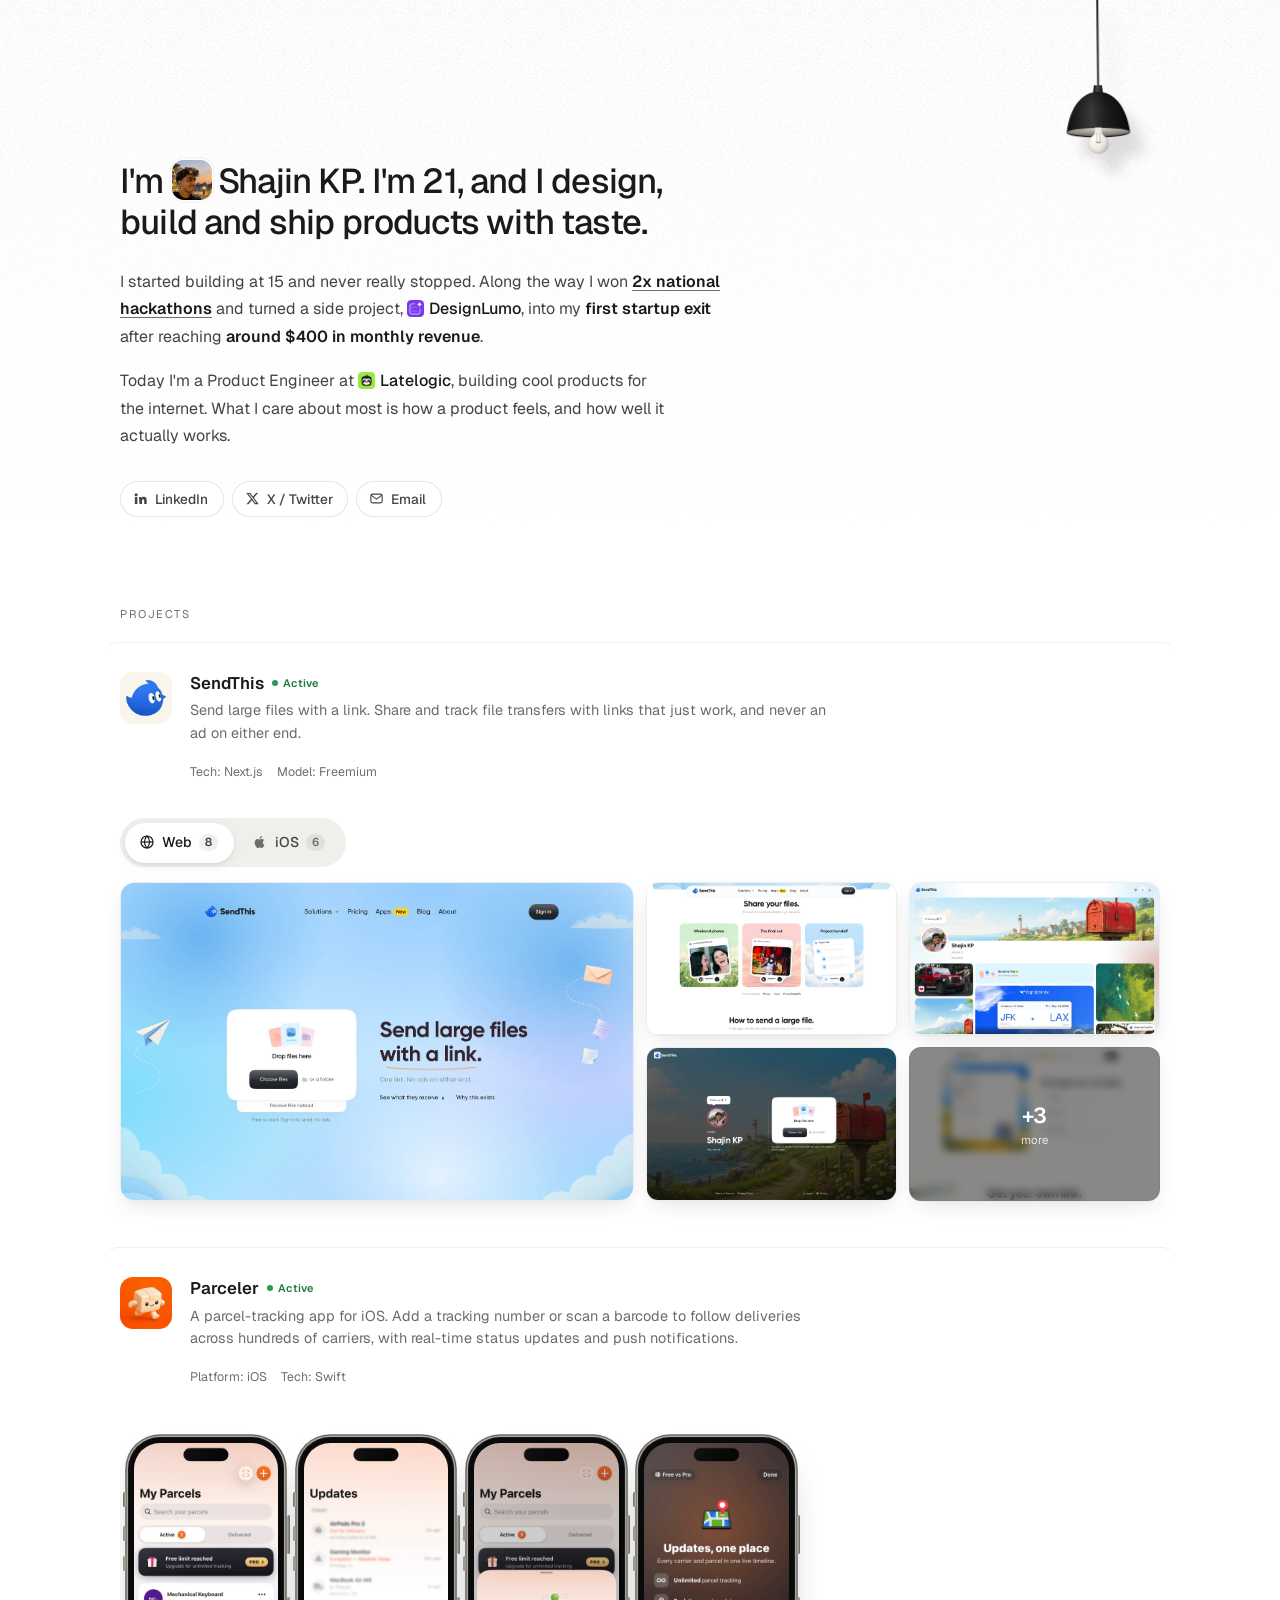
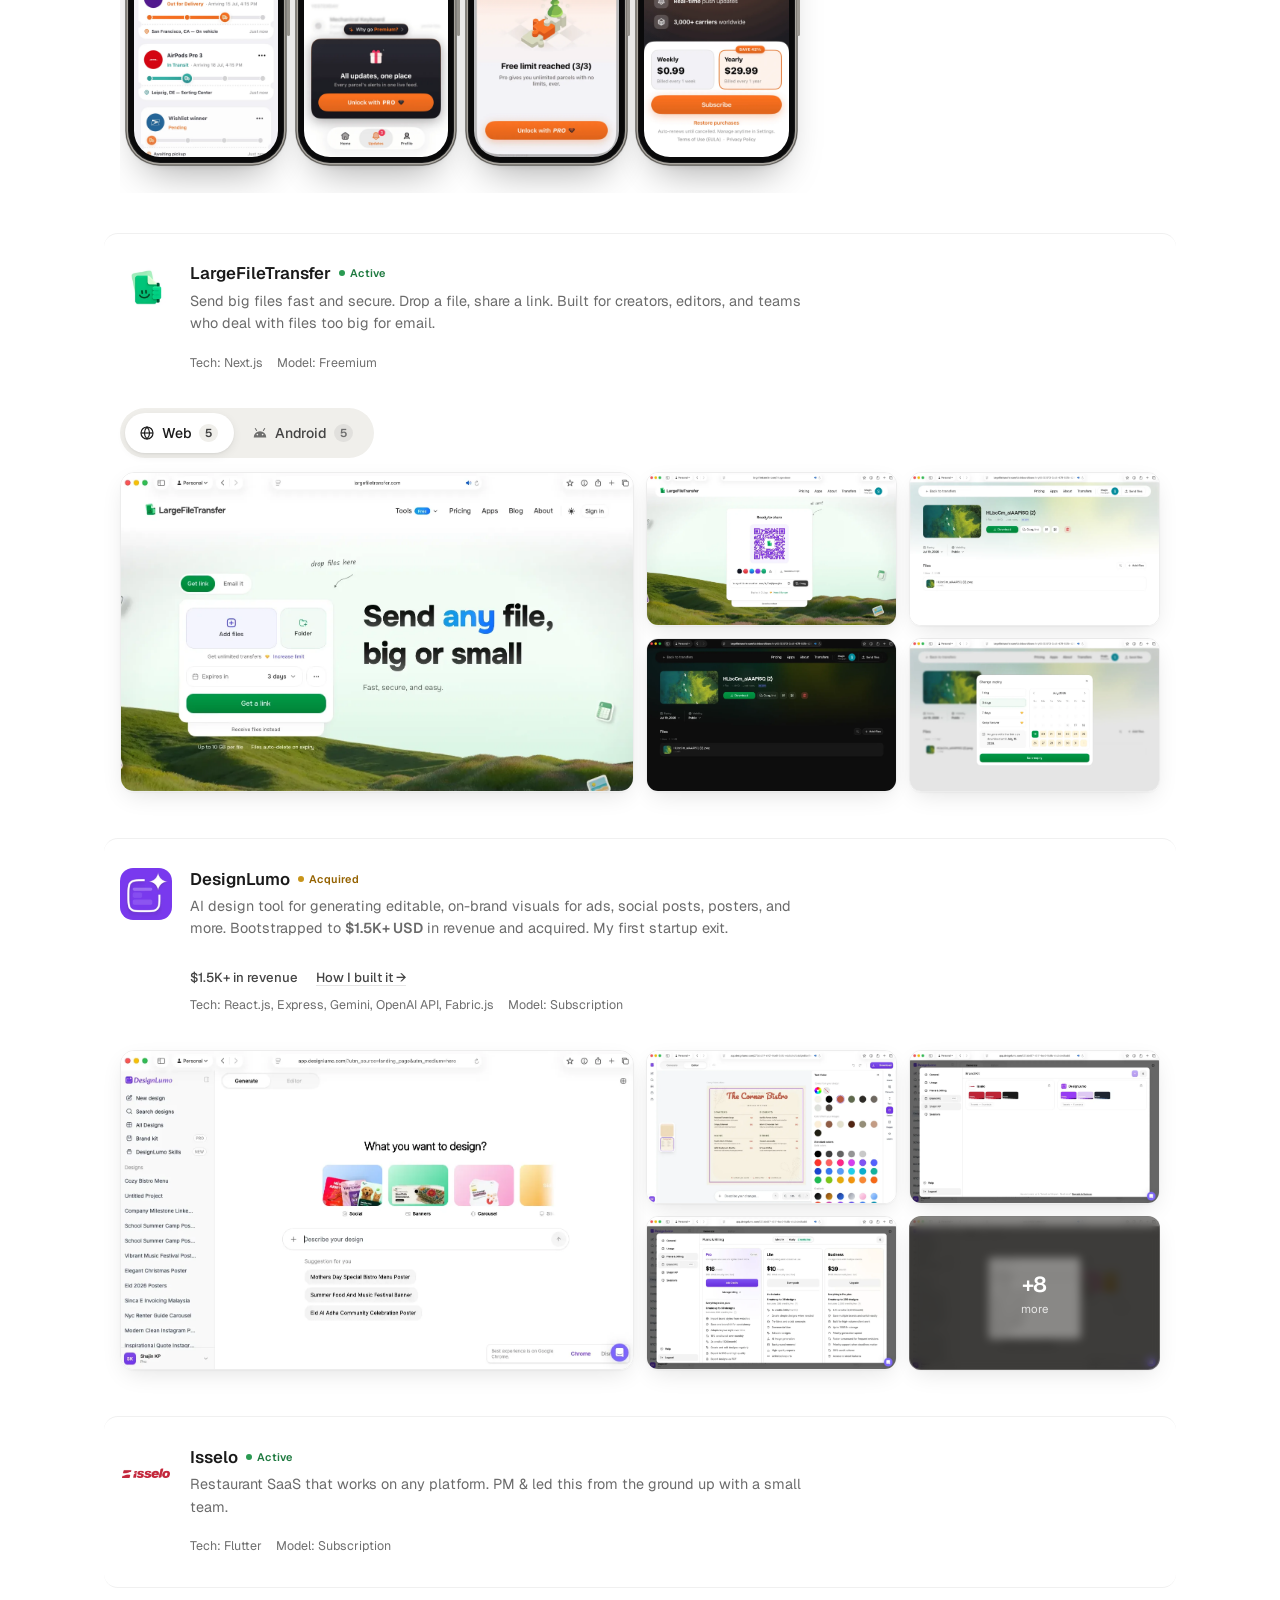
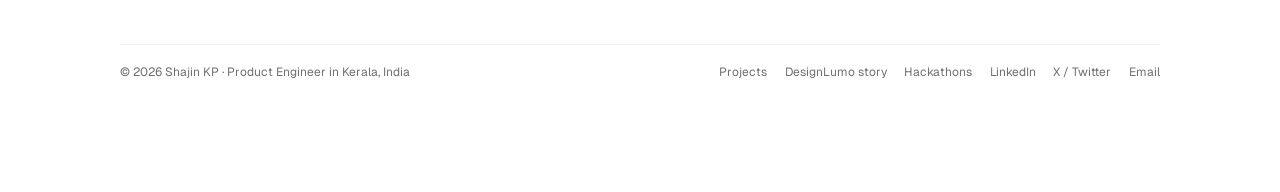
==== commit 11e78771: "Swap the hero grid for a faint film grain Light mode gets a fine, barely-there grain that fades out " ====
--- a/index.html
+++ b/index.html
@@ -565,9 +565,10 @@
             color: var(--text);
         }
 
-        /* ── hero texture: a hairline grid behind the intro.
-           Light mode: barely there, an even fade that ends before the projects.
-           Dark mode: the lines only show where the lamp's light falls, so they
+        /* ── hero texture: a fine film grain behind the intro.
+           Light mode: a fine tooth on white paper, barely there, fading out
+           well before the projects.
+           Dark mode: the grain only shows where the lamp's light falls, so it
            follow it as it swings (script keeps --lx / --ly on the bulb). ── */
         .hero-bg {
             --lx: 80%;
@@ -585,25 +586,20 @@
             content: "";
             position: absolute;
             inset: 0;
-            background-size: 48px 48px;
-            background-position: -1px -1px;
+            background-size: 180px 180px;
             transition: opacity .45s ease;
         }
 
         .hero-bg::before {
-            background-image:
-                linear-gradient(to right, rgba(26, 26, 26, .045) 1px, transparent 1px),
-                linear-gradient(to bottom, rgba(26, 26, 26, .045) 1px, transparent 1px);
-            -webkit-mask-image: linear-gradient(to bottom, #000 0%, #000 45%, transparent 92%);
-            mask-image: linear-gradient(to bottom, #000 0%, #000 45%, transparent 92%);
-        }
-
-        /* lit lines: warm, and only inside the pool of light under the bulb
+            background-image: url("data:image/svg+xml,%3Csvg xmlns='http://www.w3.org/2000/svg' width='180' height='180'%3E%3Cfilter id='n'%3E%3CfeTurbulence type='fractalNoise' baseFrequency='1.3' numOctaves='2' stitchTiles='stitch'/%3E%3CfeColorMatrix values='0 0 0 0 0.1 0 0 0 0 0.1 0 0 0 0 0.1 0.22 0 0 0 -0.09'/%3E%3C/filter%3E%3Crect width='100%25' height='100%25' filter='url(%23n)'/%3E%3C/svg%3E");
+            -webkit-mask-image: linear-gradient(to bottom, #000 0%, transparent 70%);
+            mask-image: linear-gradient(to bottom, #000 0%, transparent 70%);
+        }
+
+        /* lit grain: warm, and only inside the pool of light under the bulb
            (dim above it, where the shade blocks the light) */
         .hero-bg::after {
-            background-image:
-                linear-gradient(to right, rgba(255, 226, 170, .13) 1px, transparent 1px),
-                linear-gradient(to bottom, rgba(255, 226, 170, .13) 1px, transparent 1px);
+            background-image: url("data:image/svg+xml,%3Csvg xmlns='http://www.w3.org/2000/svg' width='180' height='180'%3E%3Cfilter id='n'%3E%3CfeTurbulence type='fractalNoise' baseFrequency='.85' numOctaves='3' stitchTiles='stitch'/%3E%3CfeColorMatrix values='0 0 0 0 1 0 0 0 0 0.89 0 0 0 0 0.67 1.1 0 0 0 -0.38'/%3E%3C/filter%3E%3Crect width='100%25' height='100%25' filter='url(%23n)'/%3E%3C/svg%3E");
             -webkit-mask-image:
                 radial-gradient(ellipse 460px 420px at var(--lx) var(--ly), #000 0%, rgba(0, 0, 0, .55) 38%, rgba(0, 0, 0, .15) 65%, transparent 82%),
                 linear-gradient(to bottom, rgba(0, 0, 0, .2) calc(var(--ly) - 30px), #000 calc(var(--ly) + 70px));
@@ -1894,7 +1890,7 @@
 </head>
 
 <body>
-    <!-- Hairline grid behind the intro; in dark mode only the lamp-lit part shows. Decorative. -->
+    <!-- Film grain behind the intro; in dark mode only the lamp-lit part shows. Decorative. -->
     <div class="hero-bg" aria-hidden="true"></div>
 
     <!-- The lamp's pool of light, clipped to the page so it can never cause sideways scroll. -->
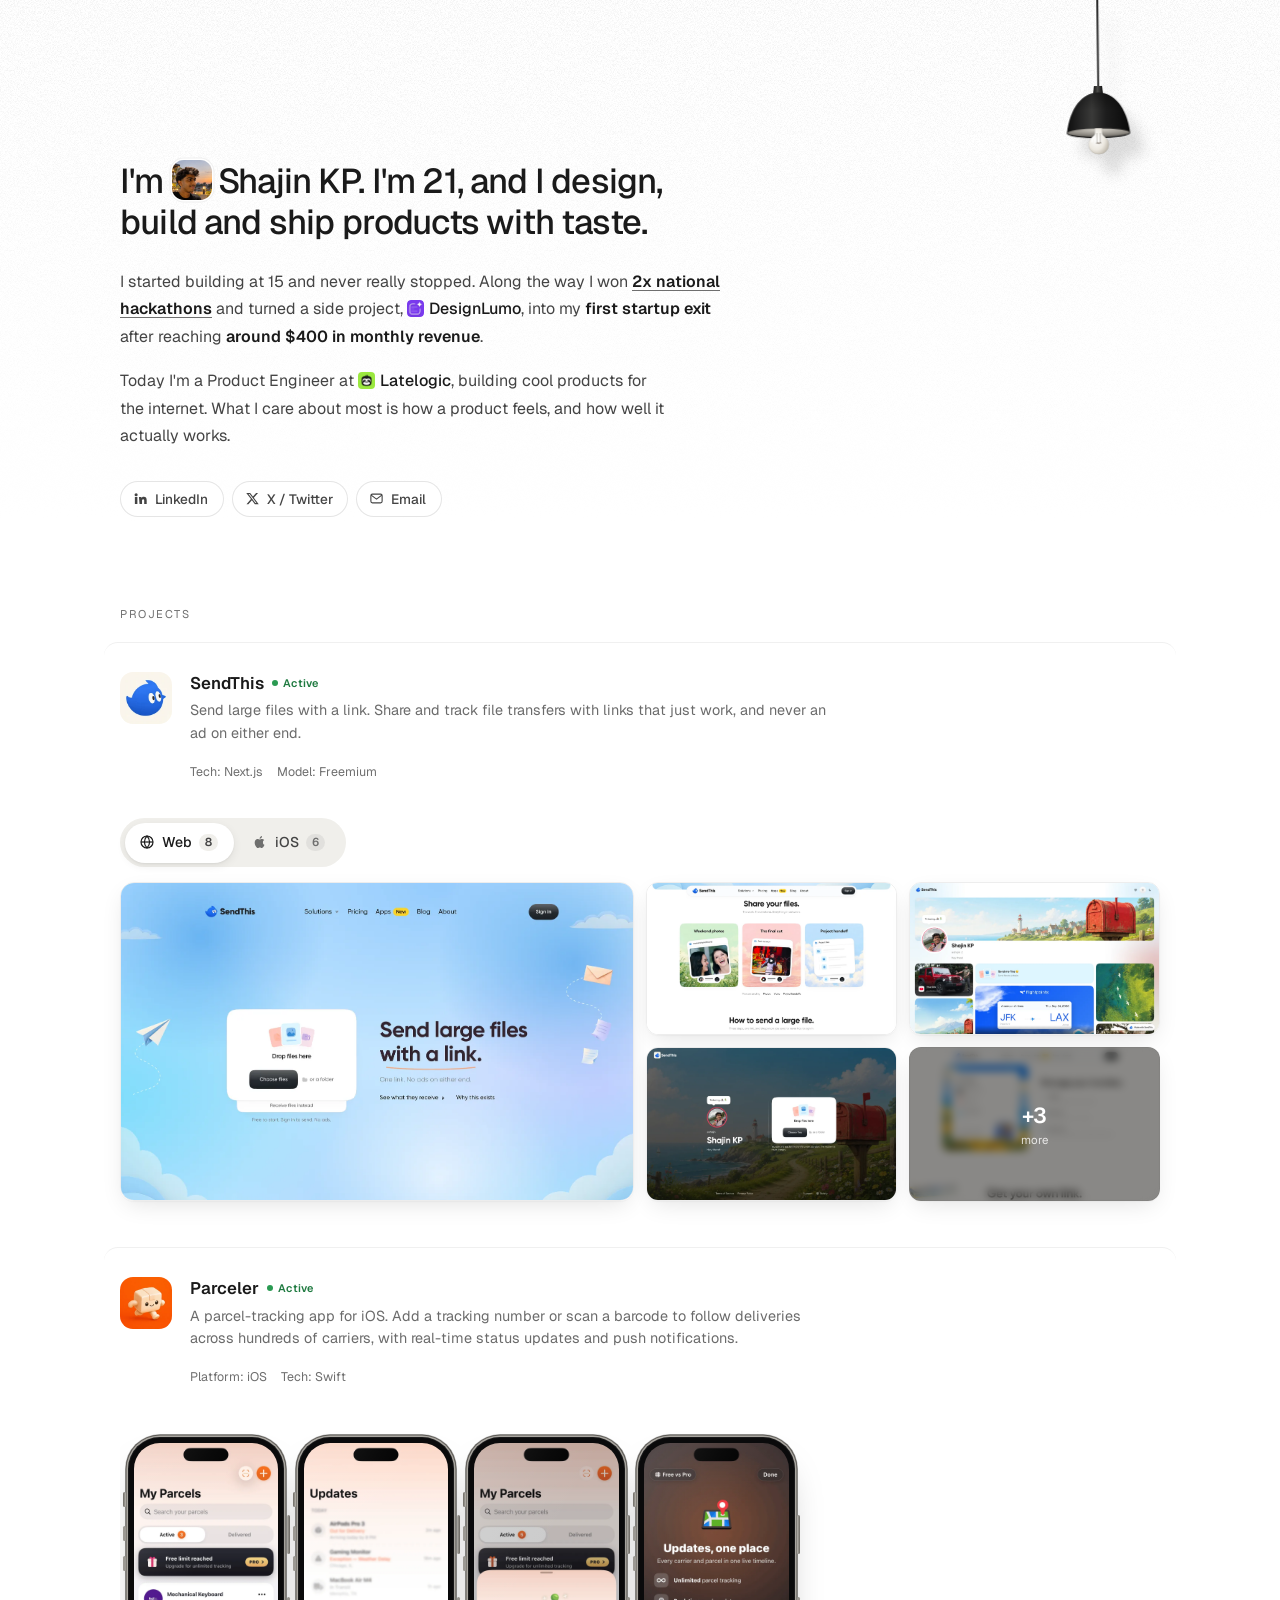
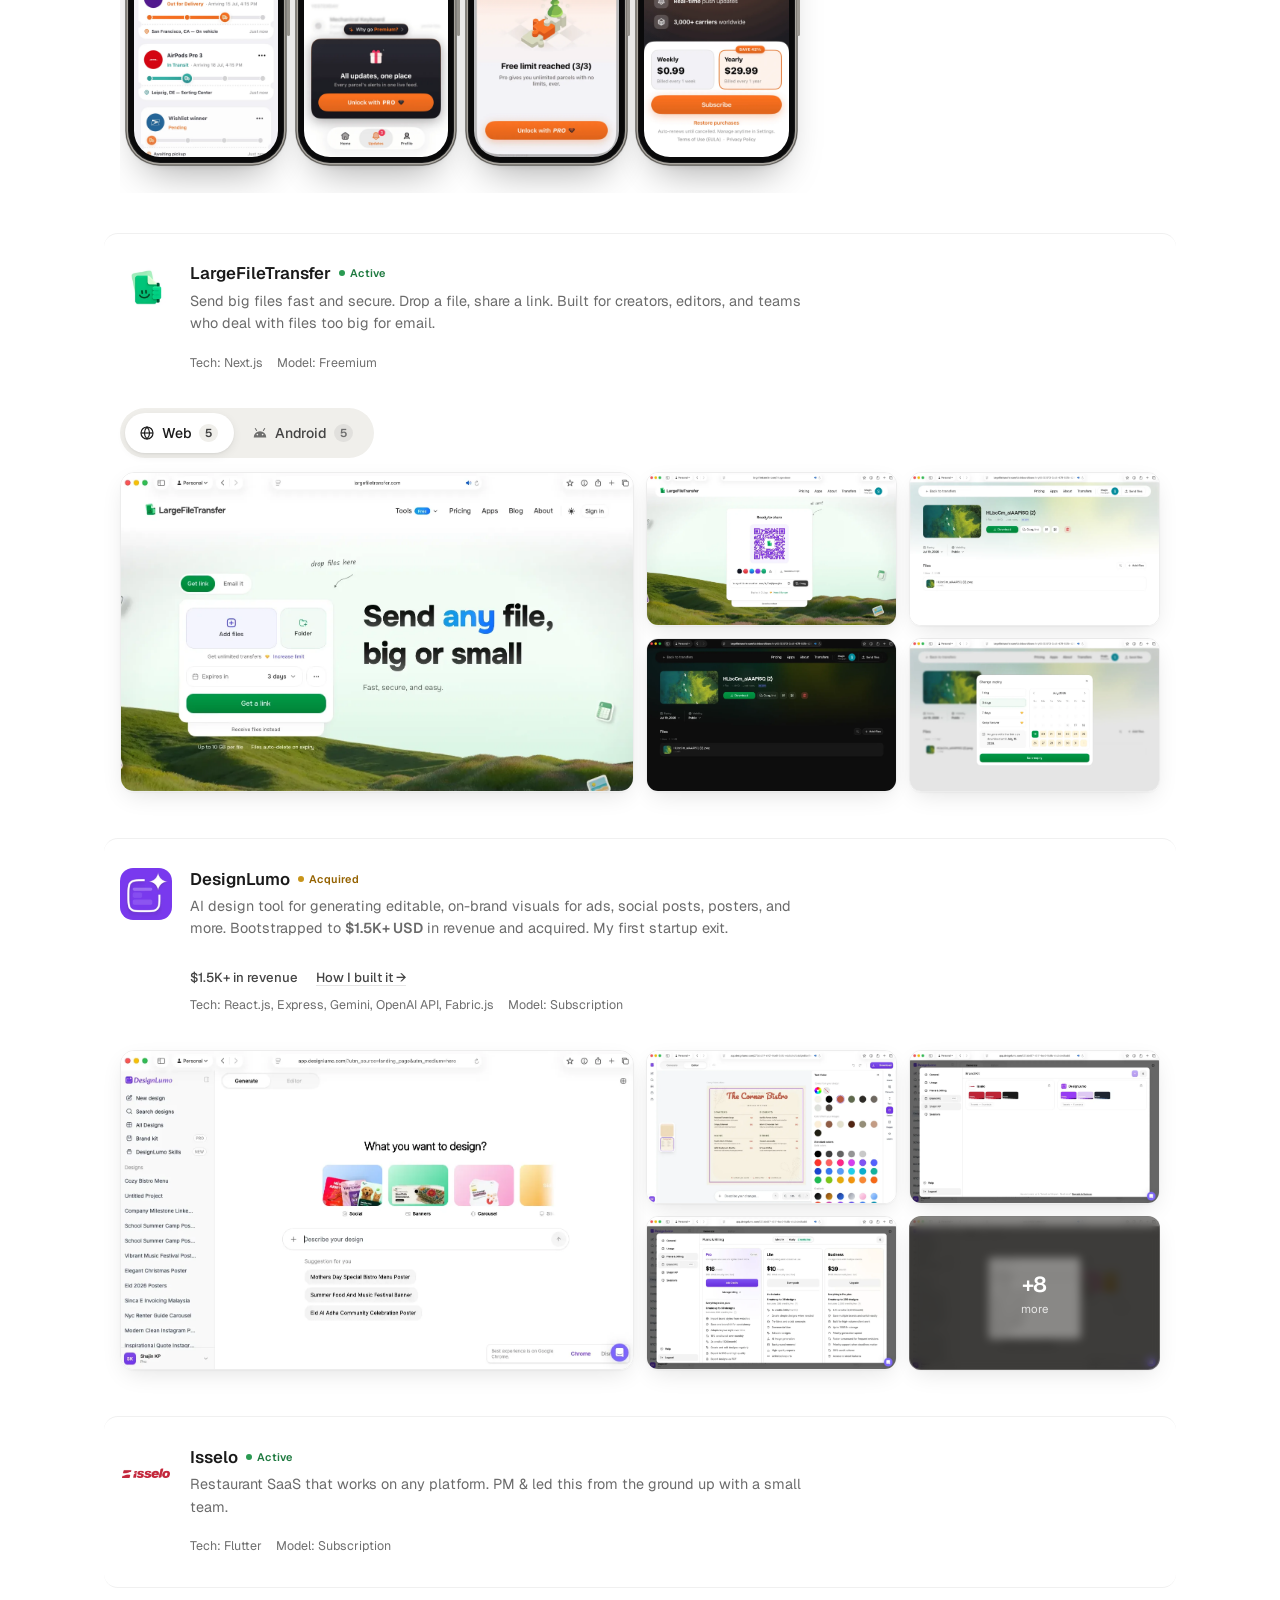
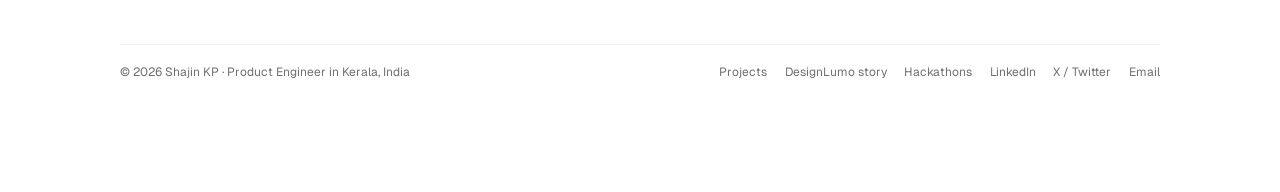
==== commit fc4c7b74: "Link DesignLumo in the intro to its project page Co-Authored-By: Claude Opus 5.5 <noreply@anthropic." ====
--- a/index.html
+++ b/index.html
@@ -1998,8 +1998,7 @@
             taste.</h1>
 
         <p>I started building at 15 and never really stopped. Along the way I won <a class="story-inline" href="/writing/two-national-hackathons/"><strong>2x
-                    national hackathons</strong></a> and turned a side project, <a class="brand" href="https://designlumo.com"
-                target="_blank" rel="noopener"><img src="design_lumo_logo.webp" alt="" />DesignLumo</a>, into my
+                    national hackathons</strong></a> and turned a side project, <a class="brand" href="/designlumo/"><img src="design_lumo_logo.webp" alt="" />DesignLumo</a>, into my
             <strong>first startup exit</strong> after reaching <strong>around $400 in monthly revenue</strong>.
         </p>
 
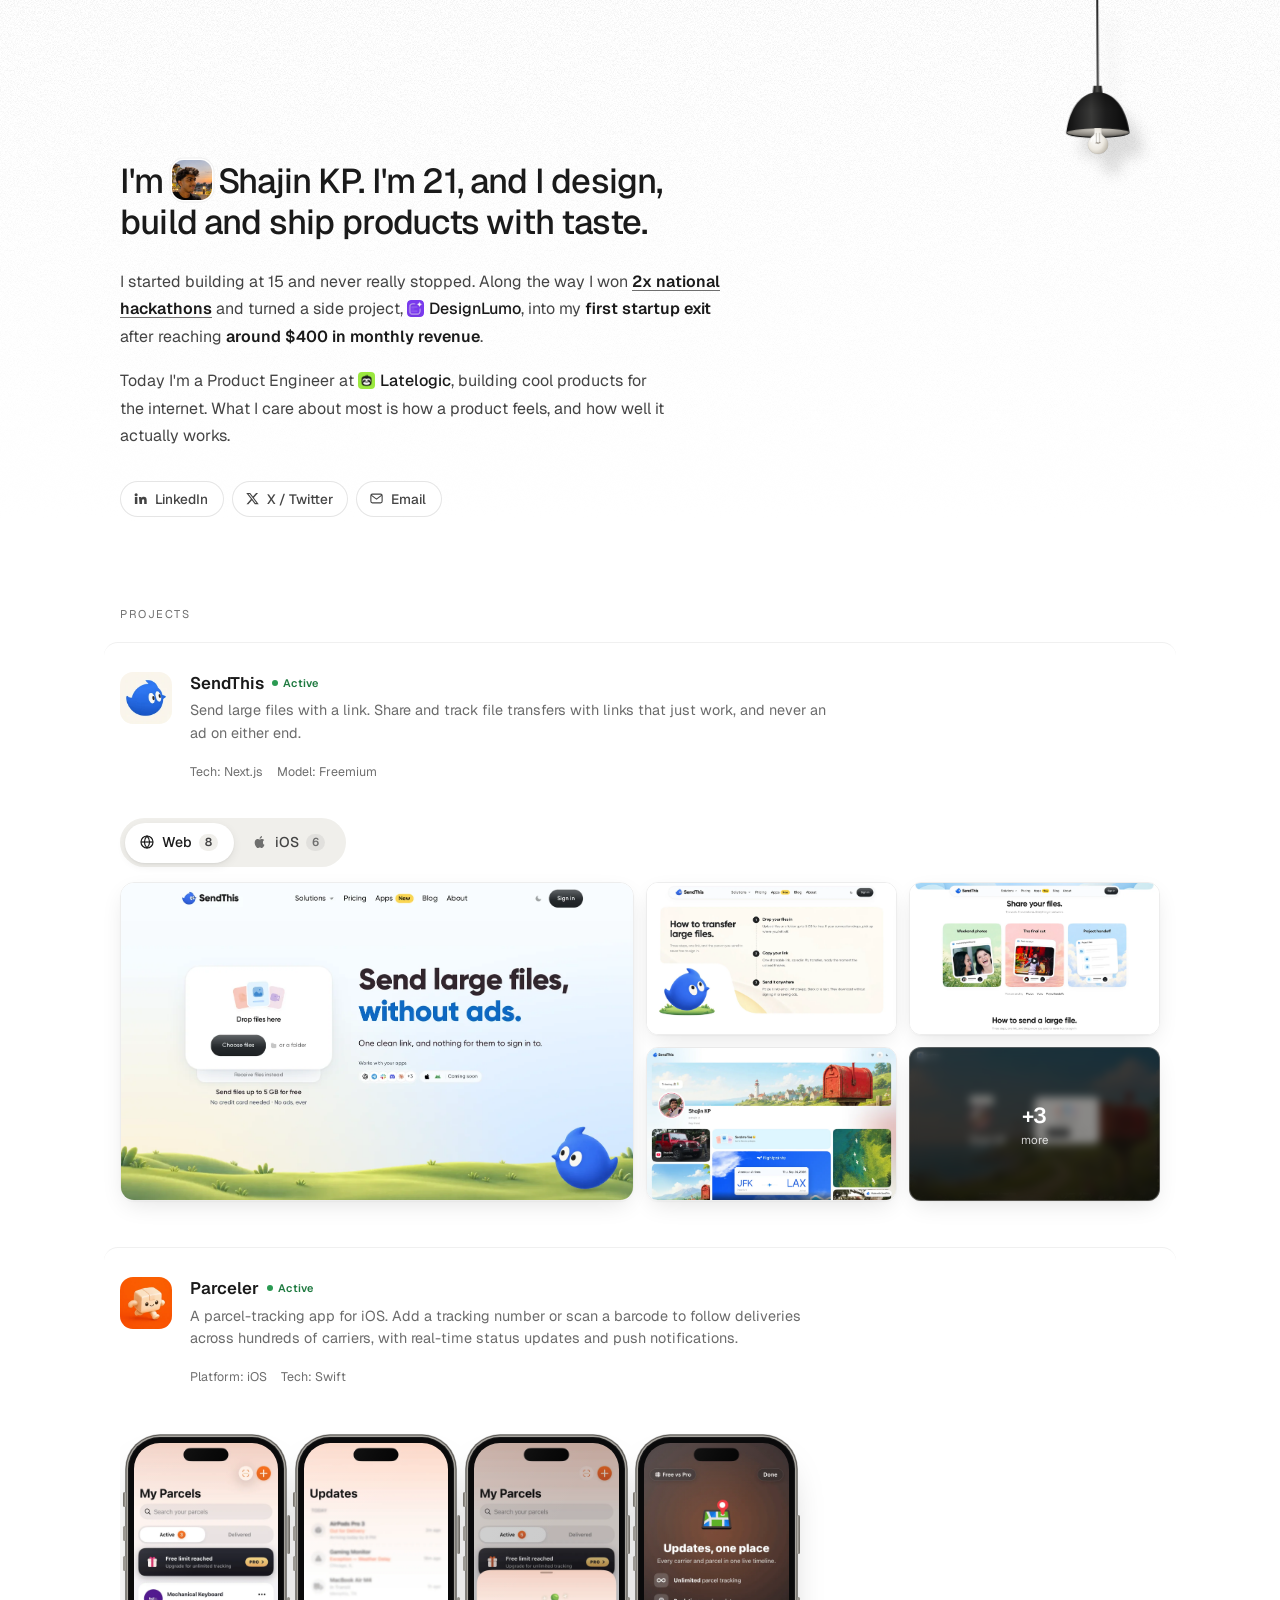
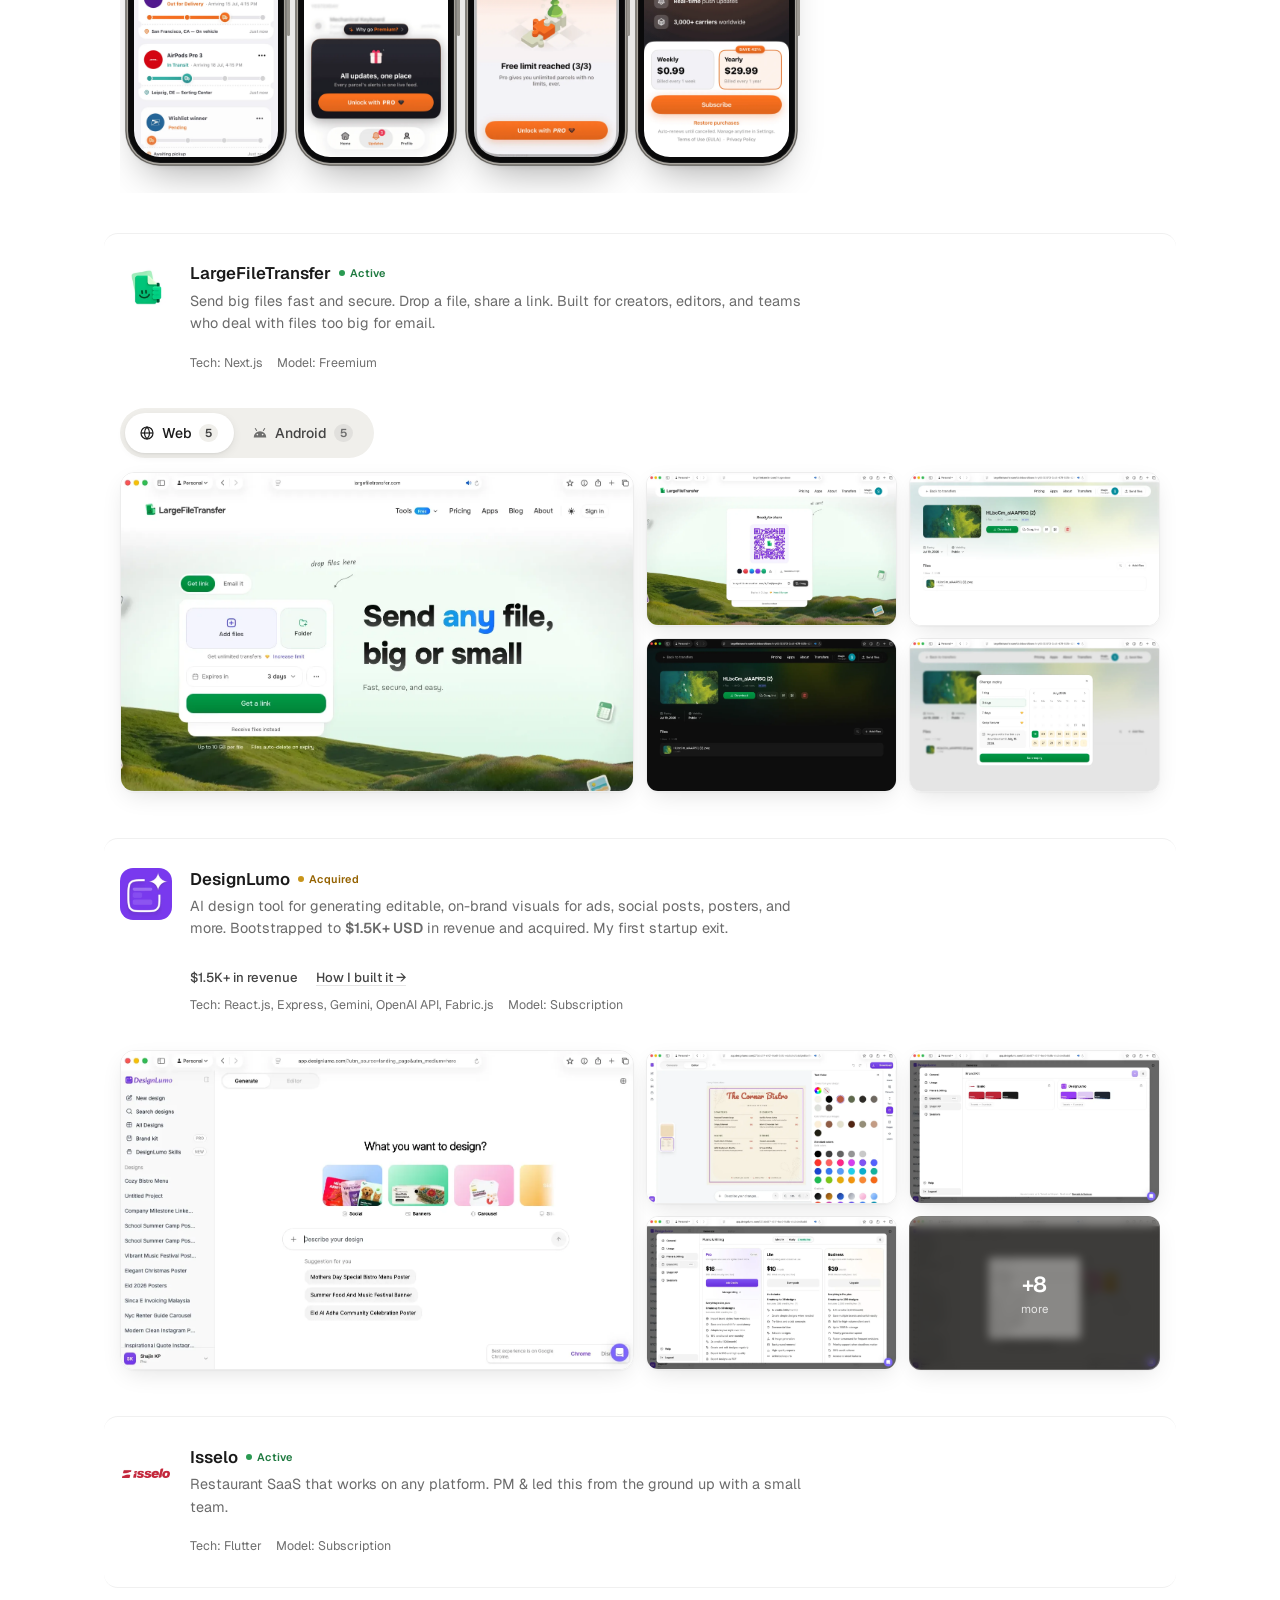
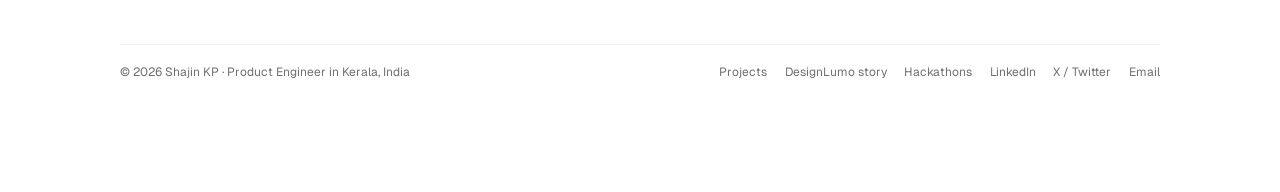
==== commit 2ed10685: "Refresh the SendThis home screenshot and show the how-to shot second Co-Authored-By: Claude Opus 5.5" ====
--- a/index.html
+++ b/index.html
@@ -121,13 +121,13 @@
                             "description": "Send large files with a link. Share and track file transfers with links that just work, and never an ad on either end.",
                             "screenshot": [
                                 "https://shajinkp.com/project_images/sendthis/sendthis-1.webp",
+                                "https://shajinkp.com/project_images/sendthis/sendthis-8.webp",
                                 "https://shajinkp.com/project_images/sendthis/sendthis-2.webp",
                                 "https://shajinkp.com/project_images/sendthis/sendthis-3.webp",
                                 "https://shajinkp.com/project_images/sendthis/sendthis-4.webp",
                                 "https://shajinkp.com/project_images/sendthis/sendthis-5.webp",
                                 "https://shajinkp.com/project_images/sendthis/sendthis-6.webp",
                                 "https://shajinkp.com/project_images/sendthis/sendthis-7.webp",
-                                "https://shajinkp.com/project_images/sendthis/sendthis-8.webp",
                                 "https://shajinkp.com/project_images/sendthis/sendthis-ios-1.webp",
                                 "https://shajinkp.com/project_images/sendthis/sendthis-ios-2.webp",
                                 "https://shajinkp.com/project_images/sendthis/sendthis-ios-3.webp",
@@ -2067,7 +2067,10 @@
                     </div>
                     <div class="project-shots landscape" data-panel="web">
                         <img src="project_images/sendthis/sendthis-1.webp"
-                            alt="SendThis landing page: send large files with a link" loading="lazy" width="1387"
+                            alt="SendThis landing page: send large files, without ads" loading="lazy" width="1387"
+                            height="850" />
+                        <img src="project_images/sendthis/sendthis-8.webp"
+                            alt="SendThis how to transfer large files in three steps" loading="lazy" width="1387"
                             height="850" />
                         <img src="project_images/sendthis/sendthis-2.webp"
                             alt="SendThis share your files section with photo, video and project cards" loading="lazy"
@@ -2086,9 +2089,6 @@
                         <img src="project_images/sendthis/sendthis-7.webp"
                             alt="SendThis keep your flow: resumable uploads and sharing from your favourite apps"
                             loading="lazy" width="1387" height="850" />
-                        <img src="project_images/sendthis/sendthis-8.webp"
-                            alt="SendThis how to transfer large files in three steps" loading="lazy" width="1387"
-                            height="850" />
                     </div>
                     <div class="project-shots" data-panel="ios" data-device="iphone">
                         <img src="project_images/sendthis/sendthis-ios-1.webp"
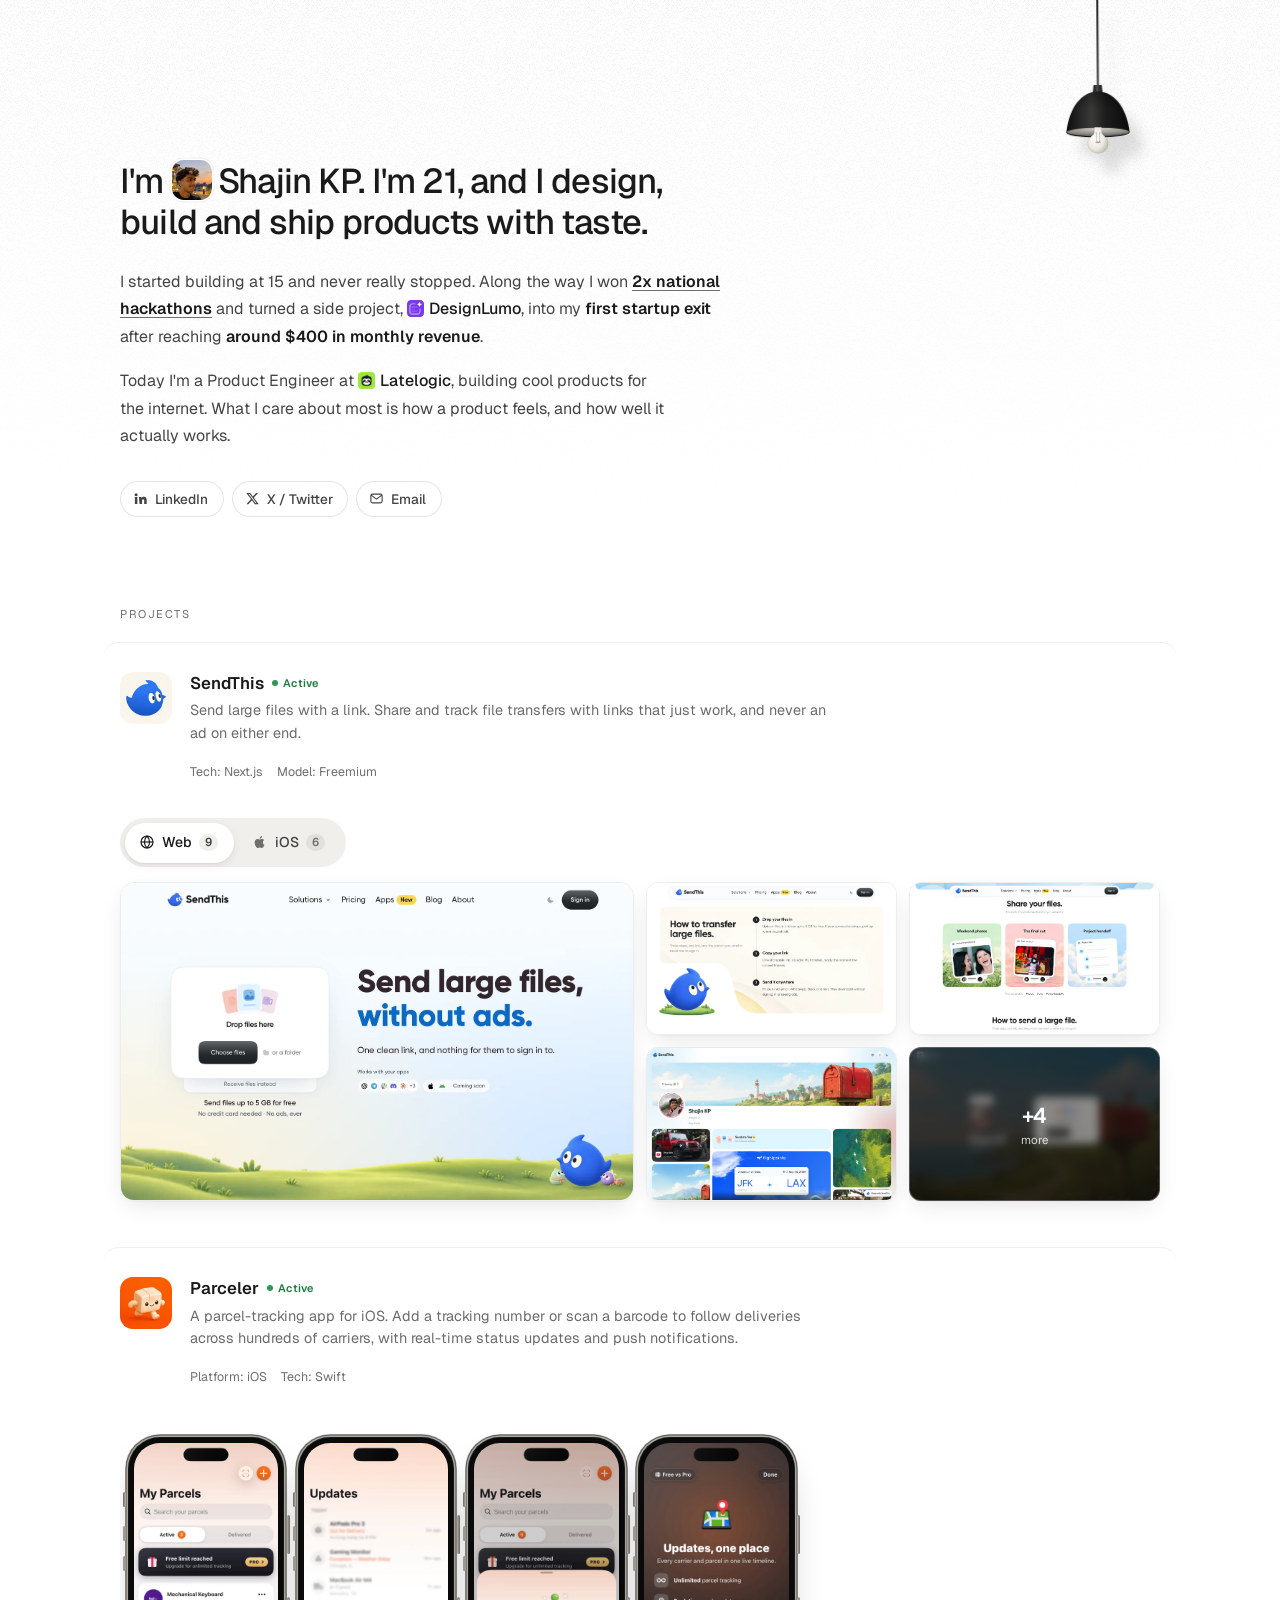
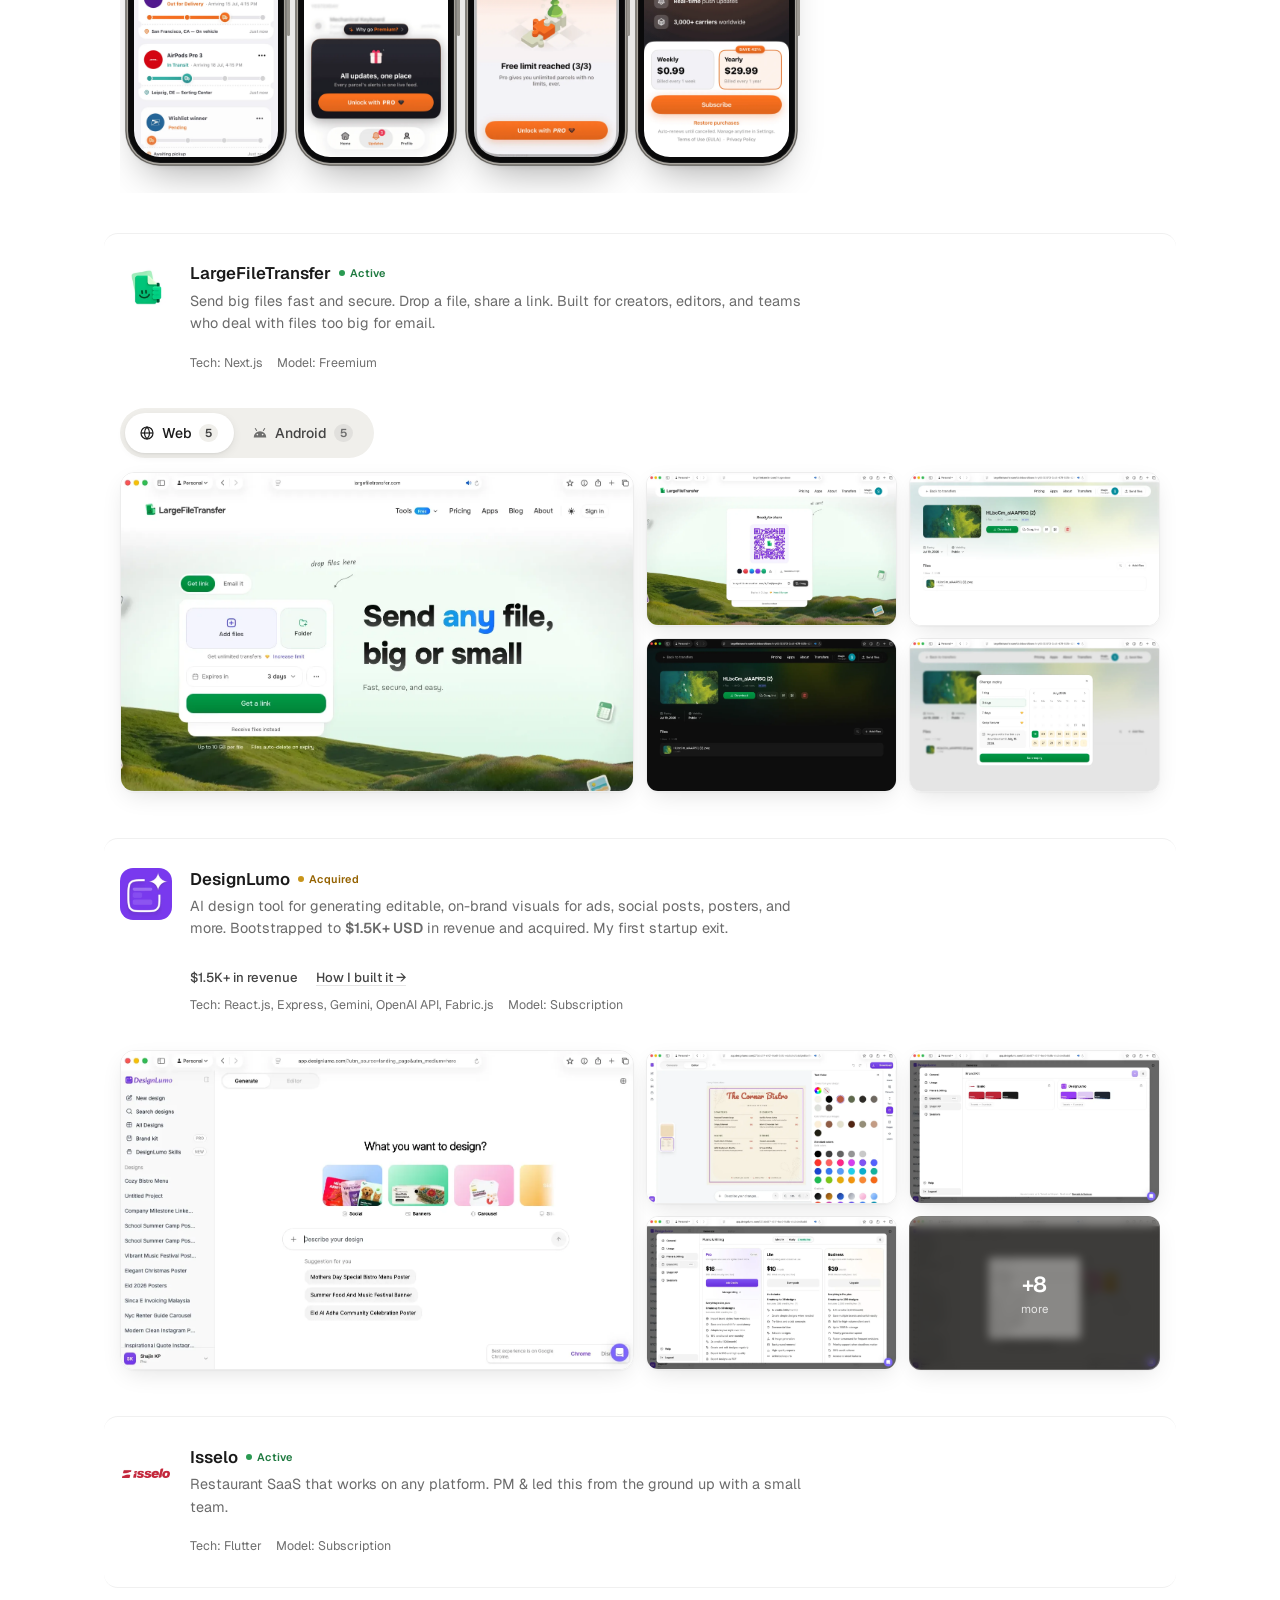
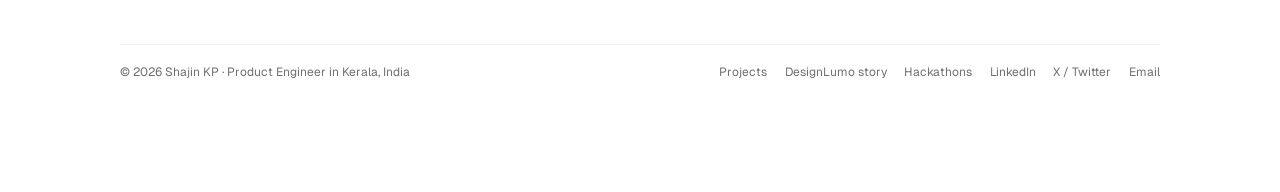
==== commit 58a99dff: "Update SendThis home and own-link shots, add the FAQ shot Co-Authored-By: Claude Opus 5.5 <noreply@a" ====
--- a/index.html
+++ b/index.html
@@ -128,6 +128,7 @@
                                 "https://shajinkp.com/project_images/sendthis/sendthis-5.webp",
                                 "https://shajinkp.com/project_images/sendthis/sendthis-6.webp",
                                 "https://shajinkp.com/project_images/sendthis/sendthis-7.webp",
+                                "https://shajinkp.com/project_images/sendthis/sendthis-9.webp",
                                 "https://shajinkp.com/project_images/sendthis/sendthis-ios-1.webp",
                                 "https://shajinkp.com/project_images/sendthis/sendthis-ios-2.webp",
                                 "https://shajinkp.com/project_images/sendthis/sendthis-ios-3.webp",
@@ -2084,11 +2085,14 @@
                         <img src="project_images/sendthis/sendthis-5.webp"
                             alt="SendThis manage your transfers section" loading="lazy" width="1387" height="850" />
                         <img src="project_images/sendthis/sendthis-6.webp"
-                            alt="SendThis claim your own username link and kept-safe features" loading="lazy"
-                            width="1387" height="850" />
+                            alt="SendThis get your own link: claim a username and get notified on iPhone and Mac when files arrive"
+                            loading="lazy" width="1387" height="850" />
                         <img src="project_images/sendthis/sendthis-7.webp"
                             alt="SendThis keep your flow: resumable uploads and sharing from your favourite apps"
                             loading="lazy" width="1387" height="850" />
+                        <img src="project_images/sendthis/sendthis-9.webp"
+                            alt="SendThis quick answers: FAQ on sending, receiving and file safety" loading="lazy"
+                            width="1387" height="850" />
                     </div>
                     <div class="project-shots" data-panel="ios" data-device="iphone">
                         <img src="project_images/sendthis/sendthis-ios-1.webp"
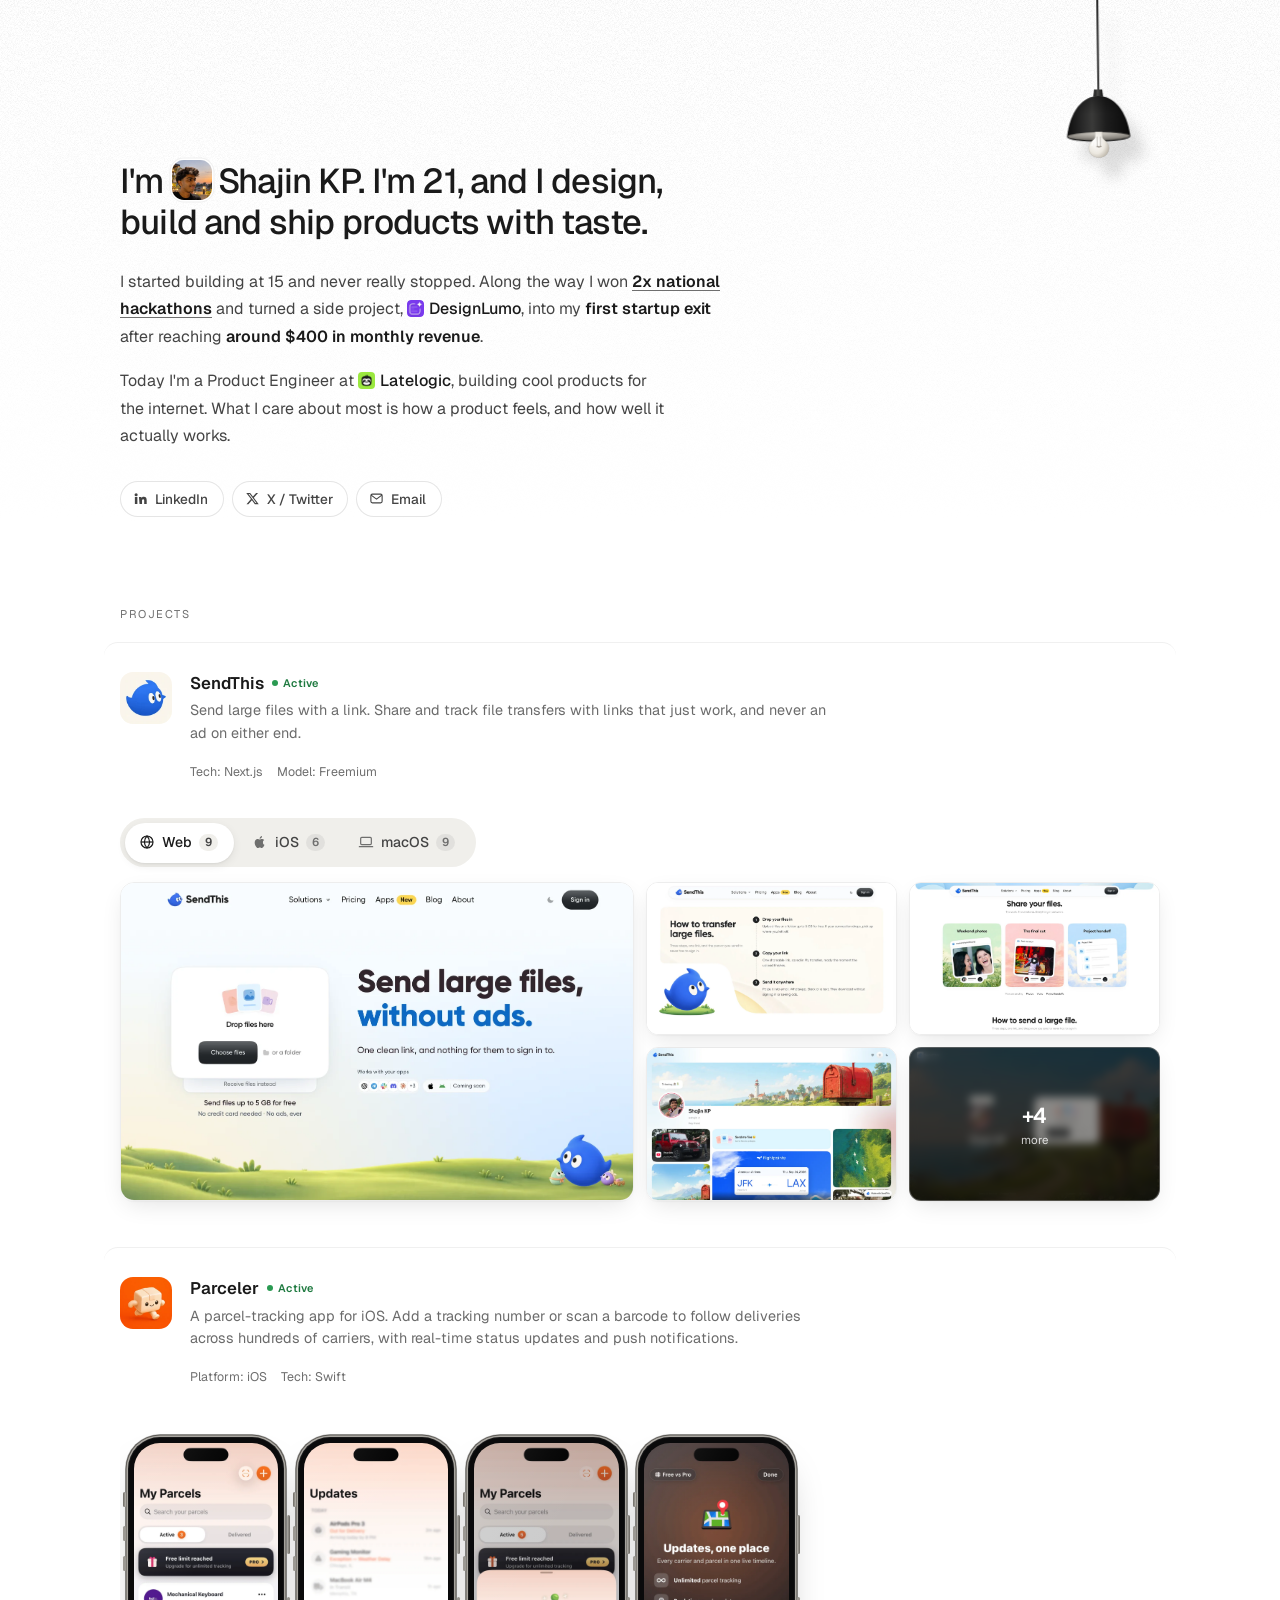
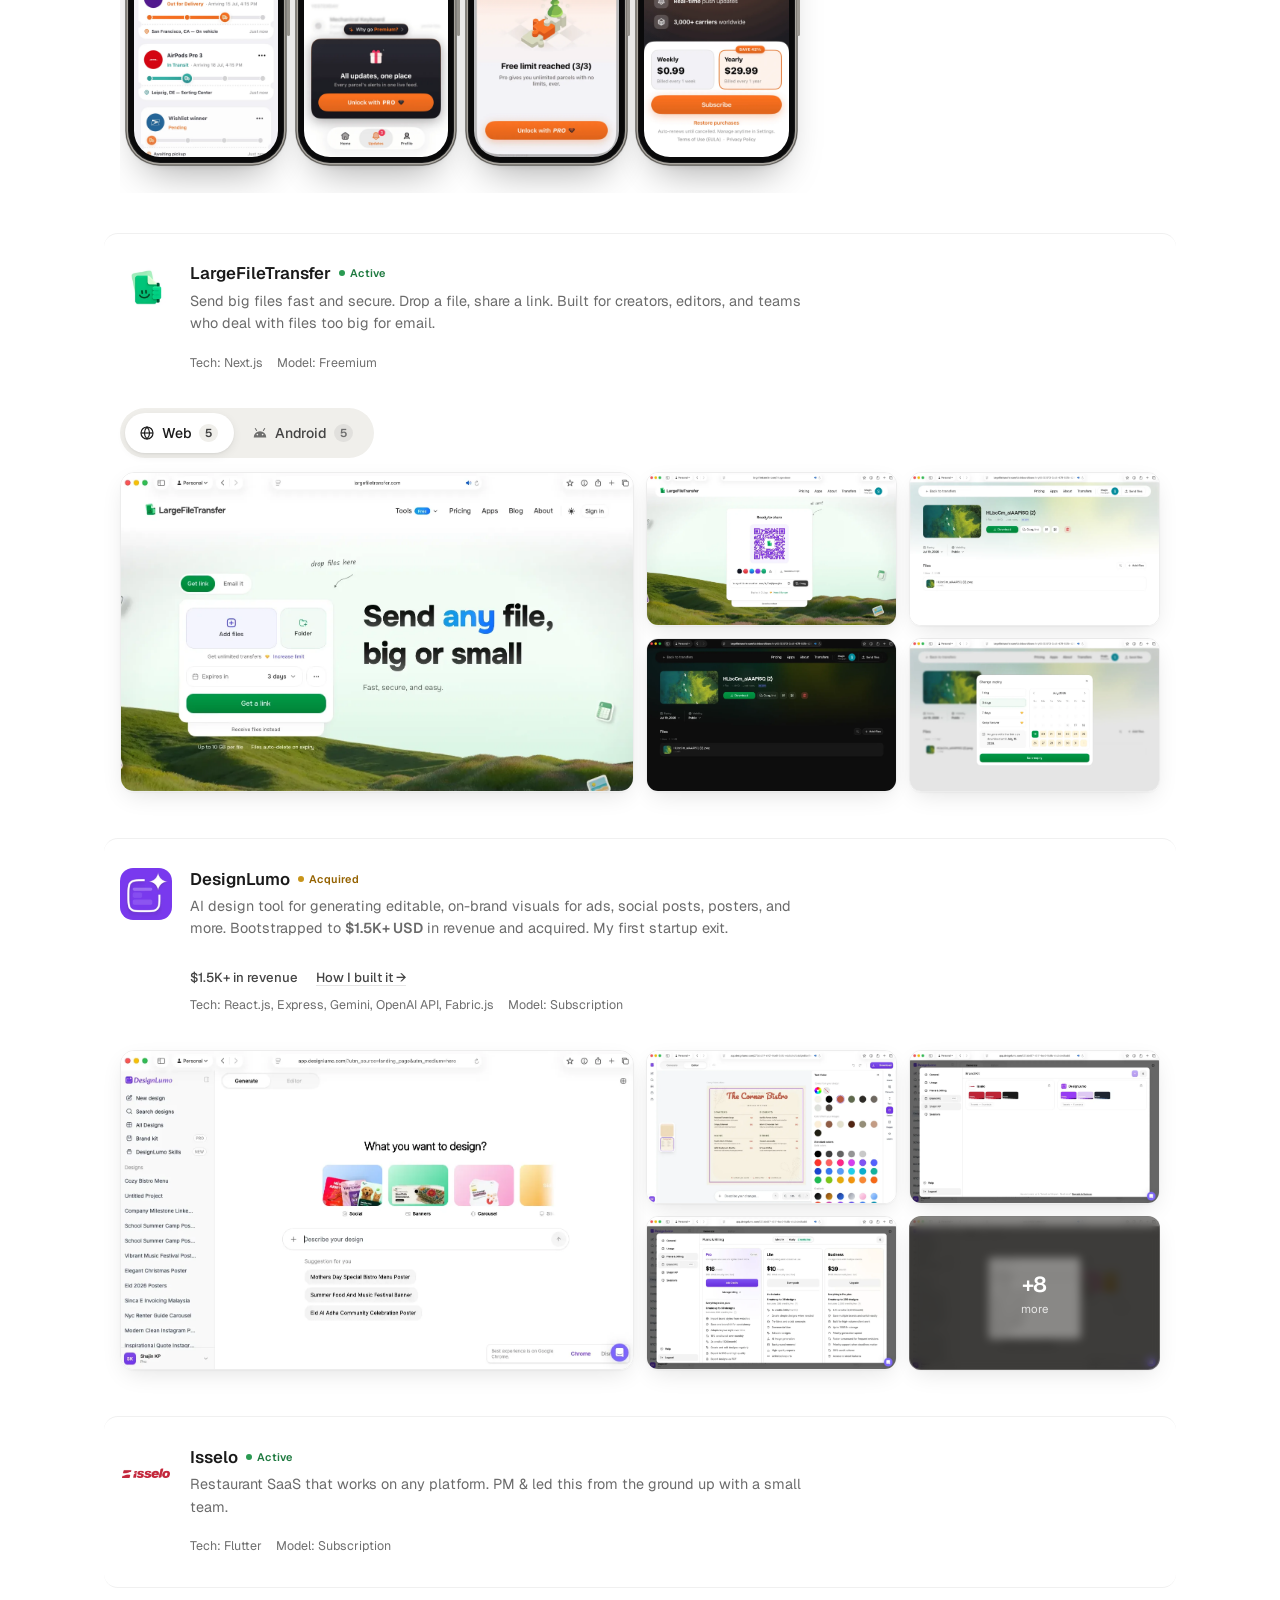
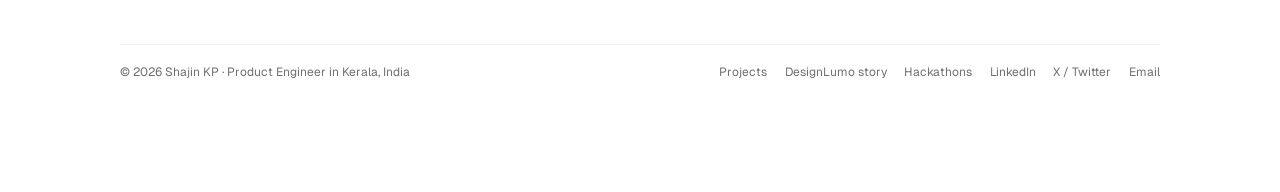
==== commit 799f0365: "Add a macOS tab to the SendThis gallery Nine menu-bar screenshots of the SendThis Mac app, cropped a" ====
--- a/index.html
+++ b/index.html
@@ -117,7 +117,7 @@
                             "name": "SendThis",
                             "url": "https://sendthis.com",
                             "applicationCategory": "WebApplication",
-                            "operatingSystem": "Web, iOS",
+                            "operatingSystem": "Web, iOS, macOS",
                             "description": "Send large files with a link. Share and track file transfers with links that just work, and never an ad on either end.",
                             "screenshot": [
                                 "https://shajinkp.com/project_images/sendthis/sendthis-1.webp",
@@ -134,7 +134,16 @@
                                 "https://shajinkp.com/project_images/sendthis/sendthis-ios-3.webp",
                                 "https://shajinkp.com/project_images/sendthis/sendthis-ios-4.webp",
                                 "https://shajinkp.com/project_images/sendthis/sendthis-ios-5.webp",
-                                "https://shajinkp.com/project_images/sendthis/sendthis-ios-6.webp"
+                                "https://shajinkp.com/project_images/sendthis/sendthis-ios-6.webp",
+                                "https://shajinkp.com/project_images/sendthis/sendthis-mac-1.webp",
+                                "https://shajinkp.com/project_images/sendthis/sendthis-mac-2.webp",
+                                "https://shajinkp.com/project_images/sendthis/sendthis-mac-3.webp",
+                                "https://shajinkp.com/project_images/sendthis/sendthis-mac-4.webp",
+                                "https://shajinkp.com/project_images/sendthis/sendthis-mac-5.webp",
+                                "https://shajinkp.com/project_images/sendthis/sendthis-mac-6.webp",
+                                "https://shajinkp.com/project_images/sendthis/sendthis-mac-7.webp",
+                                "https://shajinkp.com/project_images/sendthis/sendthis-mac-8.webp",
+                                "https://shajinkp.com/project_images/sendthis/sendthis-mac-9.webp"
                             ],
                             "creator": { "@id": "https://shajinkp.com/#person" },
                             "publisher": { "@type": "Organization", "name": "Latelogic", "url": "https://latelogic.com" }
@@ -2065,6 +2074,7 @@
                         <span class="gallery-tab-indicator" aria-hidden="true"></span>
                         <button class="gallery-tab" type="button" role="tab" data-tab="web"><svg class="tab-icon" viewBox="0 0 24 24" aria-hidden="true" fill="none" stroke="currentColor" stroke-width="1.8"><circle cx="12" cy="12" r="9" /><path d="M3 12h18" /><path d="M12 3c2.6 2.6 3.9 5.6 3.9 9s-1.3 6.4-3.9 9c-2.6-2.6-3.9-5.6-3.9-9S9.4 5.6 12 3z" /></svg><span class="tab-label">Web</span></button>
                         <button class="gallery-tab" type="button" role="tab" data-tab="ios"><svg class="tab-icon" viewBox="0 0 24 24" aria-hidden="true" fill="currentColor"><path d="M16.37 12.59c-.02-2.3 1.88-3.4 1.96-3.46-1.07-1.56-2.73-1.78-3.32-1.8-1.41-.14-2.76.83-3.48.83-.72 0-1.82-.81-3-.79-1.54.02-2.96.9-3.76 2.28-1.6 2.78-.41 6.9 1.15 9.16.76 1.1 1.67 2.34 2.86 2.3 1.15-.05 1.58-.74 2.97-.74 1.38 0 1.77.74 2.98.72 1.23-.02 2.01-1.12 2.76-2.23.87-1.28 1.23-2.52 1.25-2.58-.03-.01-2.4-.92-2.37-3.69zM14.1 5.84c.63-.77 1.06-1.83.94-2.89-.91.04-2.01.61-2.66 1.37-.58.67-1.09 1.75-.96 2.79 1.02.08 2.05-.52 2.68-1.27z" /></svg><span class="tab-label">iOS</span></button>
+                        <button class="gallery-tab" type="button" role="tab" data-tab="macos"><svg class="tab-icon" viewBox="0 0 24 24" aria-hidden="true" fill="none" stroke="currentColor" stroke-width="1.8" stroke-linejoin="round"><rect x="4" y="5" width="16" height="11" rx="1.6" /><path d="M2 19h20" stroke-linecap="round" /></svg><span class="tab-label">macOS</span></button>
                     </div>
                     <div class="project-shots landscape" data-panel="web">
                         <img src="project_images/sendthis/sendthis-1.webp"
@@ -2109,6 +2119,35 @@
                             loading="lazy" width="603" height="1311" />
                         <img src="project_images/sendthis/sendthis-ios-6.webp" alt="SendThis iOS app: account with plan, storage and theme settings"
                             loading="lazy" width="603" height="1311" />
+                    </div>
+                    <div class="project-shots landscape" data-panel="macos">
+                        <img src="project_images/sendthis/sendthis-mac-1.webp"
+                            alt="SendThis macOS app: drop area opening from the notch: drop files here or click to browse" loading="lazy" width="1387"
+                            height="850" />
+                        <img src="project_images/sendthis/sendthis-mac-2.webp"
+                            alt="SendThis macOS app: panel location settings: notch, menu bar or both" loading="lazy" width="1387"
+                            height="850" />
+                        <img src="project_images/sendthis/sendthis-mac-3.webp"
+                            alt="SendThis macOS app: all sent: link ready to copy right from the notch" loading="lazy" width="1387"
+                            height="850" />
+                        <img src="project_images/sendthis/sendthis-mac-4.webp"
+                            alt="SendThis macOS app: upload progress for a four-file transfer with pause" loading="lazy" width="1387"
+                            height="850" />
+                        <img src="project_images/sendthis/sendthis-mac-5.webp"
+                            alt="SendThis macOS app: transfers list with search for recent sends" loading="lazy" width="1387"
+                            height="850" />
+                        <img src="project_images/sendthis/sendthis-mac-6.webp"
+                            alt="SendThis macOS app: file browser for a sent folder with preview, download and copy link" loading="lazy" width="1387"
+                            height="850" />
+                        <img src="project_images/sendthis/sendthis-mac-7.webp"
+                            alt="SendThis macOS app: transfer actions to rename, allow downloads or delete" loading="lazy" width="1387"
+                            height="850" />
+                        <img src="project_images/sendthis/sendthis-mac-8.webp"
+                            alt="SendThis macOS app: resting in the MacBook notch, out of the way" loading="lazy" width="1387"
+                            height="850" />
+                        <img src="project_images/sendthis/sendthis-mac-9.webp"
+                            alt="SendThis macOS app: sign-in with Apple, Google or email" loading="lazy" width="1387"
+                            height="850" />
                     </div>
                 </div>
             </article>
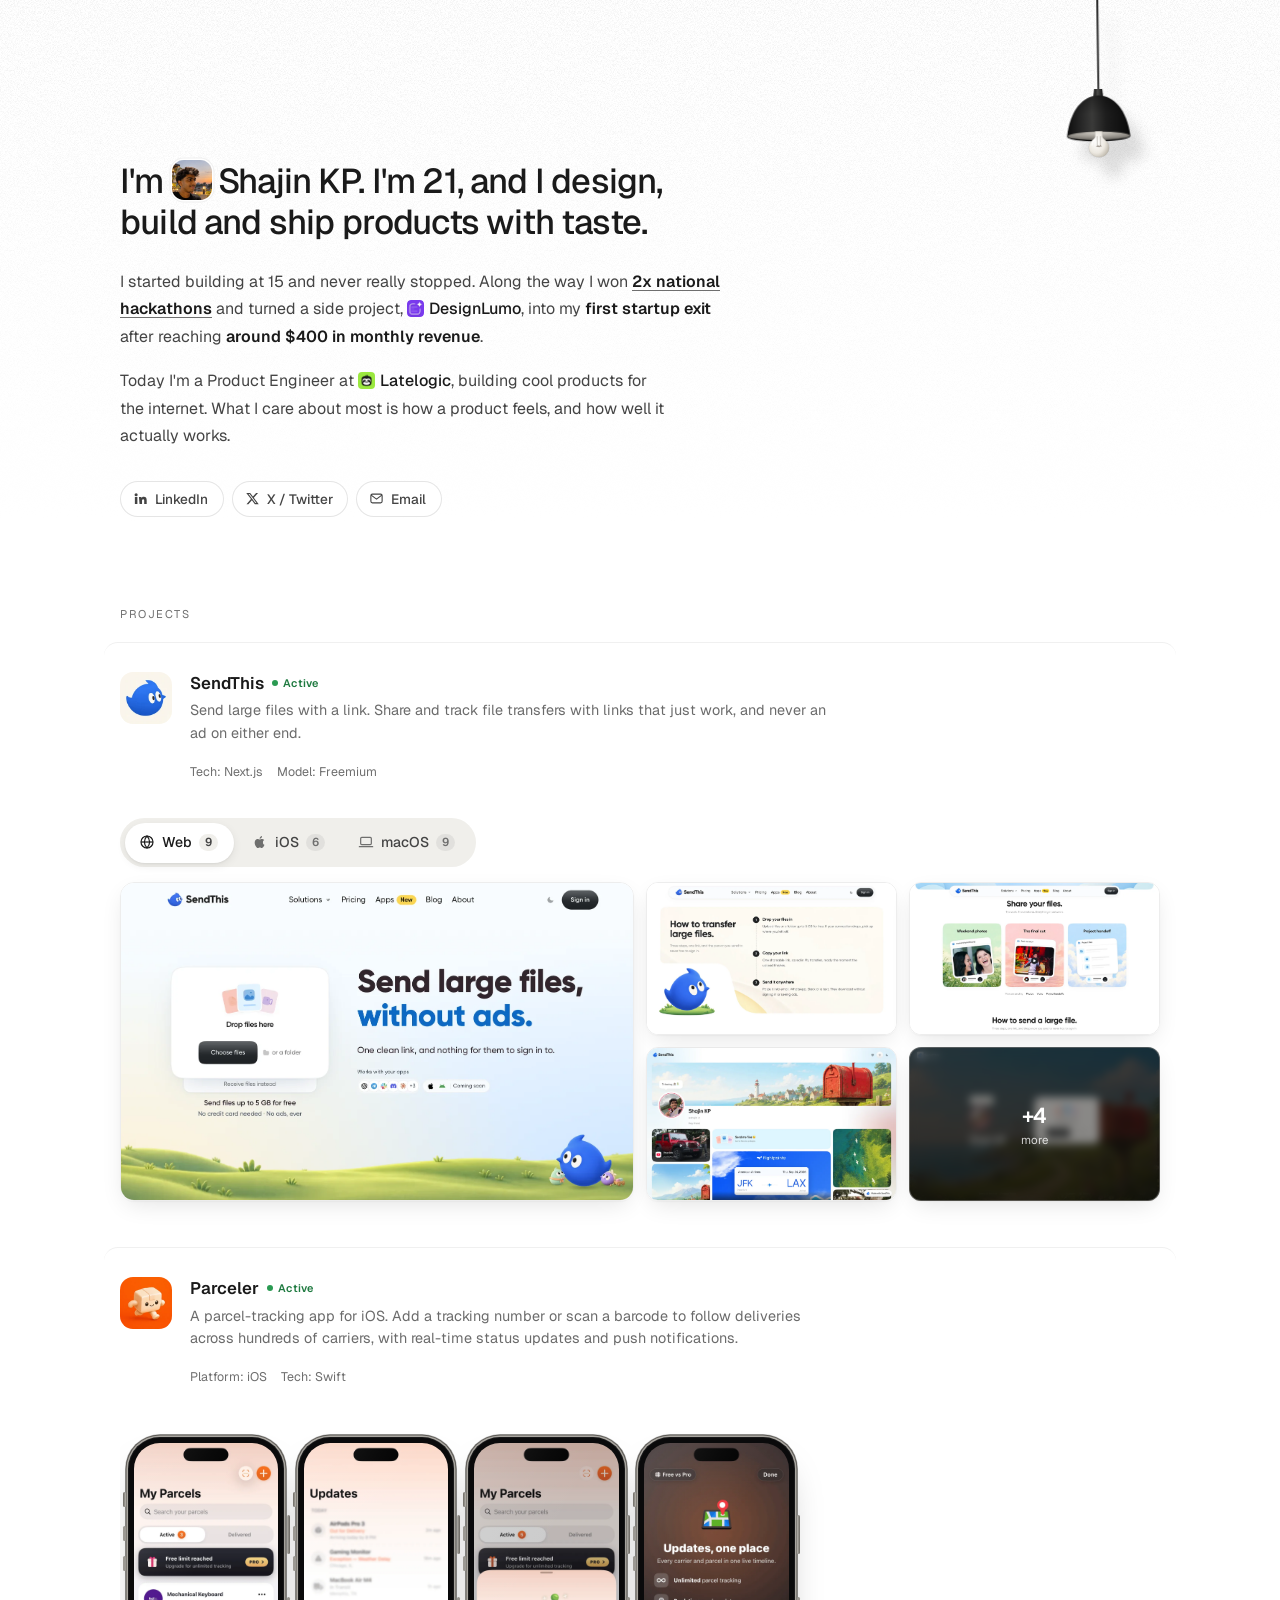
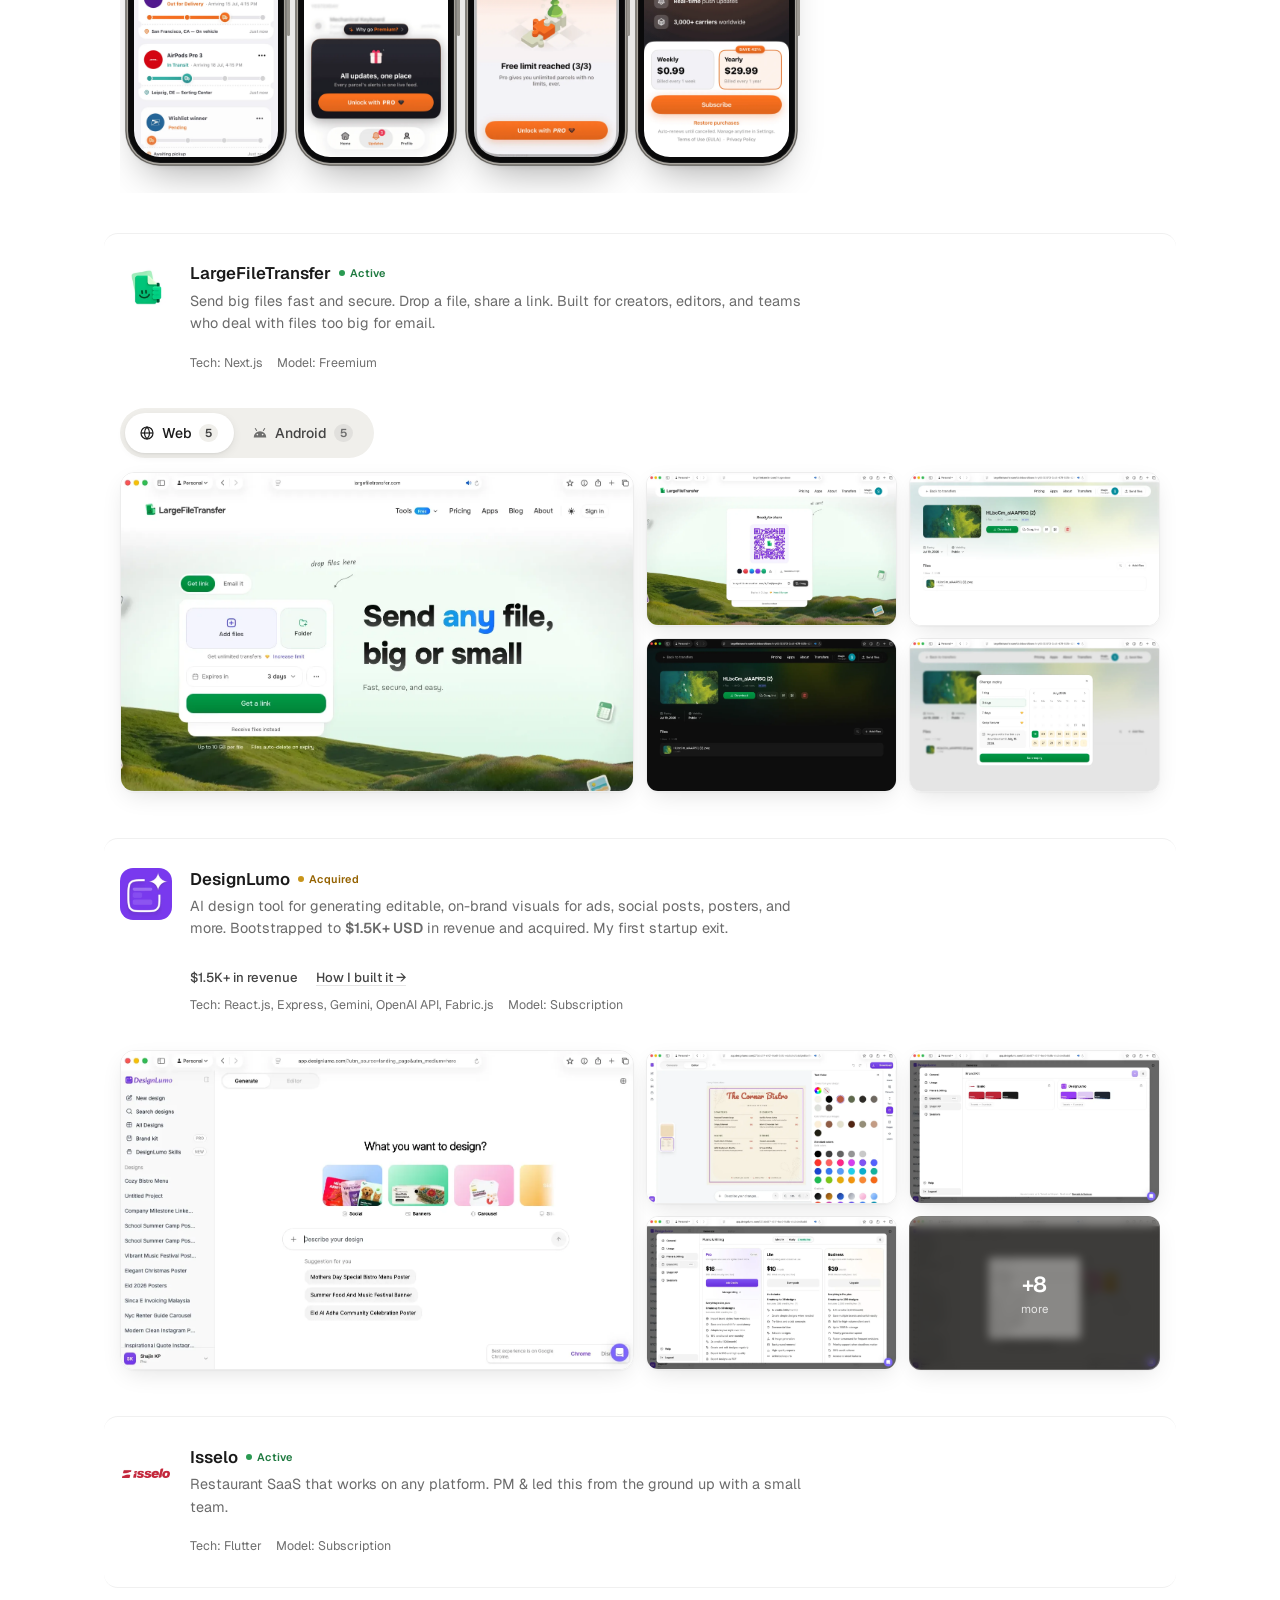
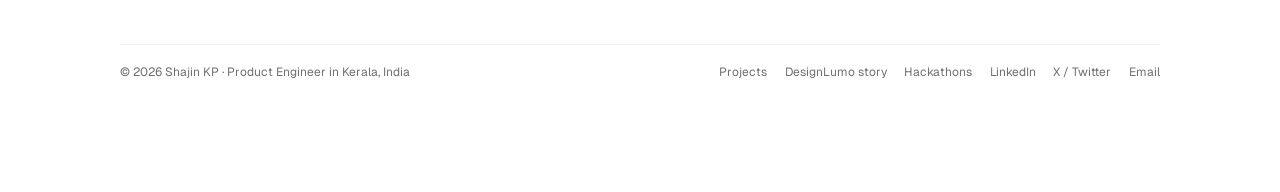
==== commit 73b3ba08: "Show the full Mac frame in the SendThis macOS shots Use the whole menu-bar screenshots instead of no" ====
--- a/index.html
+++ b/index.html
@@ -1651,6 +1651,32 @@
             opacity: .8;
         }
 
+        /* wide variant: full menu-bar shots with the Mac frame, never cropped.
+           Two columns on every screen: the first shot spans both, then a 2×2
+           block whose last tile carries the "+N" badge. */
+        .project-shots.landscape.wide {
+            grid-template-columns: repeat(2, minmax(0, 1fr));
+        }
+
+        .project-shots.landscape.wide img,
+        .project-shots.landscape.wide img:first-child {
+            aspect-ratio: 2400 / 743;
+            height: auto;
+            object-fit: contain;
+            background: #fff;
+        }
+
+        .project-shots.landscape.wide img:first-child {
+            grid-column: 1 / -1;
+            grid-row: auto;
+        }
+
+        .project-shots.landscape.wide img:nth-of-type(5),
+        .project-shots.landscape.wide .shots-more {
+            grid-column: 2;
+            grid-row: 3;
+        }
+
         /* the inactive tab's panel stays hidden despite the grid/flex rules above */
         .project-shots[hidden] {
             display: none !important;
@@ -2120,34 +2146,34 @@
                         <img src="project_images/sendthis/sendthis-ios-6.webp" alt="SendThis iOS app: account with plan, storage and theme settings"
                             loading="lazy" width="603" height="1311" />
                     </div>
-                    <div class="project-shots landscape" data-panel="macos">
+                    <div class="project-shots landscape wide" data-panel="macos">
                         <img src="project_images/sendthis/sendthis-mac-1.webp"
-                            alt="SendThis macOS app: drop area opening from the notch: drop files here or click to browse" loading="lazy" width="1387"
-                            height="850" />
+                            alt="SendThis macOS app: drop area opening from the notch: drop files here or click to browse" loading="lazy" width="2400"
+                            height="743" />
                         <img src="project_images/sendthis/sendthis-mac-2.webp"
-                            alt="SendThis macOS app: panel location settings: notch, menu bar or both" loading="lazy" width="1387"
-                            height="850" />
+                            alt="SendThis macOS app: panel location settings: notch, menu bar or both" loading="lazy" width="2400"
+                            height="743" />
                         <img src="project_images/sendthis/sendthis-mac-3.webp"
-                            alt="SendThis macOS app: all sent: link ready to copy right from the notch" loading="lazy" width="1387"
-                            height="850" />
+                            alt="SendThis macOS app: all sent: link ready to copy right from the notch" loading="lazy" width="2400"
+                            height="743" />
                         <img src="project_images/sendthis/sendthis-mac-4.webp"
-                            alt="SendThis macOS app: upload progress for a four-file transfer with pause" loading="lazy" width="1387"
-                            height="850" />
+                            alt="SendThis macOS app: upload progress for a four-file transfer with pause" loading="lazy" width="2400"
+                            height="743" />
                         <img src="project_images/sendthis/sendthis-mac-5.webp"
-                            alt="SendThis macOS app: transfers list with search for recent sends" loading="lazy" width="1387"
-                            height="850" />
+                            alt="SendThis macOS app: transfers list with search for recent sends" loading="lazy" width="2400"
+                            height="743" />
                         <img src="project_images/sendthis/sendthis-mac-6.webp"
-                            alt="SendThis macOS app: file browser for a sent folder with preview, download and copy link" loading="lazy" width="1387"
-                            height="850" />
+                            alt="SendThis macOS app: file browser for a sent folder with preview, download and copy link" loading="lazy" width="2400"
+                            height="743" />
                         <img src="project_images/sendthis/sendthis-mac-7.webp"
-                            alt="SendThis macOS app: transfer actions to rename, allow downloads or delete" loading="lazy" width="1387"
-                            height="850" />
+                            alt="SendThis macOS app: transfer actions to rename, allow downloads or delete" loading="lazy" width="2400"
+                            height="743" />
                         <img src="project_images/sendthis/sendthis-mac-8.webp"
-                            alt="SendThis macOS app: resting in the MacBook notch, out of the way" loading="lazy" width="1387"
-                            height="850" />
+                            alt="SendThis macOS app: resting in the MacBook notch, out of the way" loading="lazy" width="2400"
+                            height="743" />
                         <img src="project_images/sendthis/sendthis-mac-9.webp"
-                            alt="SendThis macOS app: sign-in with Apple, Google or email" loading="lazy" width="1387"
-                            height="850" />
+                            alt="SendThis macOS app: sign-in with Apple, Google or email" loading="lazy" width="2400"
+                            height="743" />
                     </div>
                 </div>
             </article>
